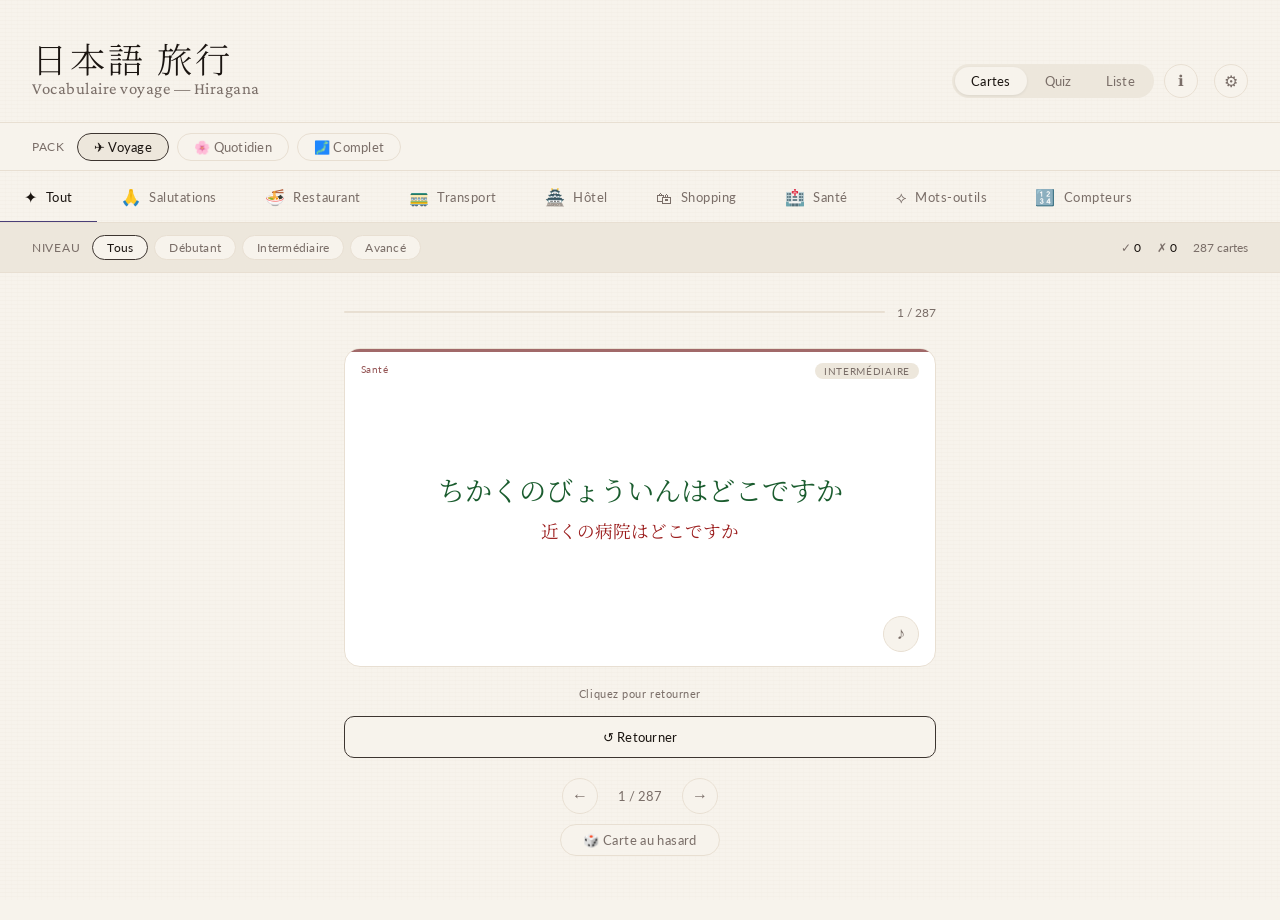
==== flashcards_2028.html @ c48c614a "Add files via upload" ====
<!DOCTYPE html>
<html lang="fr">
<head>
<meta charset="UTF-8">
<meta name="viewport" content="width=device-width, initial-scale=1.0">
<title>日本語 — Cartes Voyage</title>
<link rel="preconnect" href="https://fonts.googleapis.com">
<link href="https://fonts.googleapis.com/css2?family=Noto+Serif+JP:wght@300;400;600&family=Shippori+Mincho:wght@400;600&family=Crimson+Pro:ital,wght@1,300;1,400&family=Lato:wght@300;400&family=M+PLUS+Rounded+1c:wght@300;400&display=swap" rel="stylesheet">
<style>
:root {
  --ink: #1a1410;
  --ink-soft: #3d3530;
  --ink-faint: #7a6e68;
  --washi: #f7f3ec;
  --washi-dark: #ede7dc;
  --washi-mid: #e8dfd2;
  --red: #b5342a;
  --red-soft: #d9534f22;
  --gold: #c49a3c;
  --gold-soft: #c49a3c18;
  --teal: #2a7a6e;
  --teal-soft: #2a7a6e15;
  --navy: #1e3a5f;
  --navy-soft: #1e3a5f15;

  --theme-restaurant: #b5342a;
  --theme-transport: #1e3a5f;
  --theme-hotel: #2a7a6e;
  --theme-shopping: #7a4f1e;

  --font-jp: 'Noto Serif JP', serif;
  --font-jp-alt: 'M PLUS Rounded 1c', sans-serif;
  --font-title: 'Shippori Mincho', serif;
  --font-display: 'Crimson Pro', serif;
  --font-body: 'Lato', sans-serif;

  /* couleurs par type de contenu */
  --col-kanji:  #9b1c1c;
  --col-kana:   #1a5c2e;
  --col-romaji: #1a3a6e;
  --col-fr:     #1a1410;

  /* réglages utilisateur */
  --txt-scale: 1;        /* multiplicateur taille texte */
}

*, *::before, *::after { box-sizing: border-box; margin: 0; padding: 0; }

body {
  background: var(--washi);
  color: var(--ink);
  font-family: var(--font-body);
  min-height: 100vh;
  overflow-x: hidden;
}

/* Texture washi subtile */
body::before {
  content: '';
  position: fixed;
  inset: 0;
  background-image:
    repeating-linear-gradient(0deg, transparent, transparent 3px, rgba(180,160,130,.03) 3px, rgba(180,160,130,.03) 4px),
    repeating-linear-gradient(90deg, transparent, transparent 5px, rgba(180,160,130,.02) 5px, rgba(180,160,130,.02) 6px);
  pointer-events: none;
  z-index: 0;
}

/* ── HEADER ── */
header {
  position: relative;
  z-index: 1;
  padding: 2.5rem 2rem 1.5rem;
  border-bottom: 1px solid var(--washi-mid);
  display: flex;
  align-items: flex-end;
  justify-content: space-between;
  flex-wrap: wrap;
  gap: 1rem;
}

.header-left {}

.title-jp {
  font-family: var(--font-jp);
  font-weight: 300;
  font-size: 2.2rem;
  color: var(--ink);
  letter-spacing: .08em;
  line-height: 1;
}

.title-sub {
  font-family: var(--font-display);
  font-size: 1.05rem;
  color: var(--ink-faint);
  margin-top: 4px;
  font-weight: 400;
  letter-spacing: .03em;
}

.header-right {
  display: flex;
  align-items: center;
  gap: 10px;
}

.mode-toggle {
  display: flex;
  background: var(--washi-dark);
  border-radius: 24px;
  padding: 3px;
  gap: 2px;
}

.mode-btn {
  padding: 6px 16px;
  border: none;
  background: transparent;
  border-radius: 20px;
  font-family: var(--font-body);
  font-size: 13px;
  color: var(--ink-faint);
  cursor: pointer;
  transition: all .2s;
  letter-spacing: .02em;
}

.mode-btn.active {
  background: var(--washi);
  color: var(--ink);
  box-shadow: 0 1px 3px rgba(0,0,0,.08);
}

/* ── THEME TABS ── */
.theme-nav {
  position: relative;
  z-index: 1;
  display: flex;
  gap: 0;
  border-bottom: 1px solid var(--washi-mid);
  overflow-x: auto;
  scrollbar-width: none;
}

.theme-nav::-webkit-scrollbar { display: none; }

.theme-tab {
  flex-shrink: 0;
  padding: 1rem 1.5rem .9rem;
  border: none;
  background: transparent;
  font-family: var(--font-body);
  font-size: 13px;
  letter-spacing: .04em;
  color: var(--ink-faint);
  cursor: pointer;
  position: relative;
  transition: color .2s;
  display: flex;
  align-items: center;
  gap: 8px;
}

.theme-tab::after {
  content: '';
  position: absolute;
  bottom: -1px;
  left: 0; right: 0;
  height: 2px;
  background: var(--theme-color, var(--ink));
  transform: scaleX(0);
  transition: transform .2s;
}

.theme-tab.active { color: var(--ink); }
.theme-tab.active::after { transform: scaleX(1); }

.theme-icon { font-size: 16px; }

/* ── PACK STRIP ── */
.pack-strip {
  position: relative;
  z-index: 1;
  display: flex;
  align-items: center;
  gap: 12px;
  padding: .6rem 2rem;
  background: var(--washi);
  border-bottom: 1px solid var(--washi-mid);
}

#pack-selector { display: flex; gap: 8px; }

.pack-btn {
  padding: 5px 16px;
  border: 1px solid var(--washi-mid);
  border-radius: 20px;
  background: var(--washi);
  font-size: 13px;
  color: var(--ink-faint);
  cursor: pointer;
  transition: all .2s;
  font-family: var(--font-body);
  letter-spacing: .02em;
}

.pack-btn.active {
  border-color: var(--ink-soft);
  color: var(--ink);
  background: var(--washi-dark);
  font-weight: 400;
}

/* ── LEVEL STRIP ── */
.level-strip {
  position: relative;
  z-index: 1;
  display: flex;
  align-items: center;
  gap: 12px;
  padding: .75rem 2rem;
  background: var(--washi-dark);
  border-bottom: 1px solid var(--washi-mid);
  flex-wrap: wrap;
}

.level-label {
  font-size: 12px;
  color: var(--ink-faint);
  letter-spacing: .06em;
  text-transform: uppercase;
}

.level-btns { display: flex; gap: 6px; }

.level-btn {
  padding: 4px 14px;
  border: 1px solid var(--washi-mid);
  border-radius: 20px;
  background: var(--washi);
  font-size: 12px;
  color: var(--ink-faint);
  cursor: pointer;
  transition: all .2s;
  font-family: var(--font-body);
  letter-spacing: .02em;
}

.level-btn.active {
  border-color: var(--ink-soft);
  color: var(--ink);
  background: var(--washi);
  font-weight: 400;
}

.stats-strip {
  margin-left: auto;
  display: flex;
  gap: 16px;
  align-items: center;
}

.stat { font-size: 12px; color: var(--ink-faint); }
.stat strong { color: var(--ink); font-weight: 400; }

/* ── BARRE DE RECHERCHE ── */
.search-strip {
  position: relative;
  z-index: 1;
  display: none;
  align-items: center;
  gap: 10px;
  padding: .6rem 2rem;
  background: var(--washi);
  border-bottom: 1px solid var(--washi-mid);
}
.search-strip.visible { display: flex; }
.search-input {
  flex: 1;
  border: 1px solid var(--washi-mid);
  border-radius: 20px;
  padding: 5px 16px;
  font-family: var(--font-body);
  font-size: 13px;
  color: var(--ink);
  background: var(--washi-dark);
  outline: none;
  transition: border-color .2s;
  letter-spacing: .02em;
}
.search-input:focus { border-color: var(--ink-soft); background: var(--washi); }
.search-input::placeholder { color: var(--ink-faint); }
.search-clear {
  background: none;
  border: none;
  cursor: pointer;
  font-size: 16px;
  color: var(--ink-faint);
  padding: 0 4px;
  line-height: 1;
  display: none;
}
.search-clear.visible { display: block; }
.search-clear:hover { color: var(--ink); }
.search-count {
  font-size: 12px;
  color: var(--ink-faint);
  white-space: nowrap;
  min-width: 60px;
  text-align: right;
}
.search-highlight {
  background: #f5e6a0;
  border-radius: 2px;
  padding: 0 1px;
}

/* ── MAIN ── */
main {
  position: relative;
  z-index: 1;
  max-width: 640px;
  margin: 0 auto;
  padding: 2rem 1.5rem 4rem;
}

/* ── PROGRESS ── */
.progress-wrap {
  display: flex;
  align-items: center;
  gap: 12px;
  margin-bottom: 1.75rem;
}

.progress-track {
  flex: 1;
  height: 2px;
  background: var(--washi-mid);
  border-radius: 2px;
  overflow: hidden;
}

.progress-bar {
  height: 100%;
  background: var(--ink-soft);
  border-radius: 2px;
  transition: width .4s ease;
}

.progress-text {
  font-size: 12px;
  color: var(--ink-faint);
  white-space: nowrap;
  font-variant-numeric: tabular-nums;
}

/* ── CARD ── */
.card-area {
  perspective: 1000px;
  margin-bottom: 1.25rem;
}

.card-inner {
  position: relative;
  width: 100%;
  padding-top: 54%;
  transform-style: preserve-3d;
  transition: transform .55s cubic-bezier(.4,0,.2,1);
  cursor: pointer;
}

.card-inner.flipped { transform: rotateY(180deg); }

.card-face {
  position: absolute;
  inset: 0;
  backface-visibility: hidden;
  -webkit-backface-visibility: hidden;
  border-radius: 16px;
  border: 1px solid var(--washi-mid);
  background: #fff;
  display: flex;
  flex-direction: column;
  align-items: center;
  justify-content: center;
  padding: 2rem;
  gap: 10px;
  overflow: hidden;
}

.card-face::before {
  content: '';
  position: absolute;
  top: 0; left: 0; right: 0;
  height: 3px;
  background: var(--theme-color, var(--ink));
  opacity: .7;
}

.card-face.back {
  transform: rotateY(180deg);
  background: var(--washi);
}

.card-kana {
  font-family: var(--font-jp);
  font-weight: 400;
  font-size: clamp(1.1rem, 5vw, 4.5rem); /* taille de base — affinée en JS selon longueur */
  color: var(--col-kana);
  line-height: 1.25;
  text-align: center;
  word-break: keep-all;
  overflow-wrap: anywhere;
}

.card-kanji {
  font-family: var(--font-jp);
  font-size: clamp(1.1rem, 3vw, 1.5rem);
  color: var(--col-kanji);
  font-weight: 400;
  text-align: center;
  margin-top: 2px;
}

.card-level-badge {
  position: absolute;
  top: 14px;
  right: 16px;
  font-size: 10px;
  letter-spacing: .07em;
  text-transform: uppercase;
  color: var(--ink-faint);
  background: var(--washi-dark);
  padding: 2px 9px;
  border-radius: 10px;
}

.card-theme-badge {
  position: absolute;
  top: 14px;
  left: 16px;
  font-size: 10px;
  letter-spacing: .04em;
  color: var(--theme-color, var(--ink));
  opacity: .8;
}

.card-romaji {
  font-family: var(--font-display);
  font-style: italic;
  font-weight: 300;
  font-size: clamp(1.4rem, 4vw, 2rem);
  color: var(--col-romaji);
  line-height: 1.25;
  text-align: center;
  max-width: 90%;
  word-break: break-word;
  scale: var(--txt-scale);
  transform-origin: center top;
}

.card-fr {
  font-size: clamp(.95rem, 2.8vw, 1.15rem);
  color: var(--col-fr);
  font-weight: 400;
  text-align: center;
  line-height: 1.45;
  max-width: 88%;
  scale: var(--txt-scale);
  transform-origin: center top;
}

.card-kana-small {
  font-family: var(--font-jp);
  font-size: 1.4rem;
  color: var(--col-kana);
  margin-top: 2px;
  text-align: center;
  scale: var(--txt-scale);
  transform-origin: center top;
}

.card-kanji {
  font-family: var(--font-jp);
  font-size: 1.1rem;
  color: var(--col-kanji);
  font-weight: 400;
  text-align: center;
  margin-top: 1px;
  scale: var(--txt-scale);
  transform-origin: center top;
}

/* ── MODALE RÉGLAGES ── */
.settings-overlay {
  display: none;
  position: fixed;
  inset: 0;
  background: rgba(26,20,16,.35);
  z-index: 100;
  align-items: center;
  justify-content: center;
}
.settings-overlay.open { display: flex; }

.settings-modal {
  background: var(--washi);
  border: 1px solid var(--washi-mid);
  border-radius: var(--border-radius-lg, 14px);
  padding: 2rem 2rem 1.5rem;
  width: min(420px, 92vw);
  box-shadow: 0 8px 32px rgba(0,0,0,.12);
  position: relative;
}

.settings-modal h3 {
  font-family: var(--font-title);
  font-size: 16px;
  font-weight: 500;
  color: var(--ink);
  margin-bottom: 1.75rem;
  letter-spacing: .04em;
}

.settings-close {
  position: absolute;
  top: 14px; right: 16px;
  background: none;
  border: none;
  font-size: 20px;
  color: var(--ink-faint);
  cursor: pointer;
  line-height: 1;
  padding: 4px;
}
.settings-close:hover { color: var(--ink); }

.settings-row {
  margin-bottom: 1.5rem;
}

.settings-label {
  font-size: 12px;
  letter-spacing: .06em;
  text-transform: uppercase;
  color: var(--ink-faint);
  display: block;
  margin-bottom: .75rem;
}

/* Slider taille */
.settings-slider-wrap {
  display: flex;
  align-items: center;
  gap: 12px;
}
.settings-slider-wrap input[type=range] {
  flex: 1;
}
.settings-slider-val {
  font-size: 13px;
  color: var(--ink-soft);
  min-width: 32px;
  text-align: right;
  font-variant-numeric: tabular-nums;
}

/* Toggle police JP */
.font-toggle {
  display: flex;
  gap: 10px;
}
.font-opt {
  flex: 1;
  padding: 12px 8px;
  border: 1px solid var(--washi-mid);
  border-radius: 10px;
  background: var(--washi);
  cursor: pointer;
  text-align: center;
  transition: all .18s;
}
.font-opt span {
  font-size: 1.3rem;
  display: block;
  margin-bottom: 4px;
  line-height: 1.2;
}
.font-opt small {
  font-size: 10px;
  color: var(--ink-faint);
  letter-spacing: .04em;
  text-transform: uppercase;
}
.font-opt.active {
  border-color: var(--ink-soft);
  background: var(--washi-dark);
}
.font-opt.active small { color: var(--ink); }

/* Bouton ⚙ dans le header */
.btn-settings {
  width: 34px; height: 34px;
  border-radius: 50%;
  border: 1px solid var(--washi-mid);
  background: var(--washi);
  font-size: 16px;
  cursor: pointer;
  display: flex;
  align-items: center;
  justify-content: center;
  color: var(--ink-faint);
  transition: all .18s;
  margin-left: 6px;
}
.btn-settings:hover { border-color: var(--ink-soft); color: var(--ink); }

.tap-hint {
  text-align: center;
  font-size: 11px;
  color: var(--ink-faint);
  letter-spacing: .05em;
  margin-bottom: 1rem;
}

/* ── CONTROLS ── */
.card-controls {
  display: flex;
  gap: 10px;
  margin-bottom: 1.25rem;
}

.ctrl-btn {
  flex: 1;
  padding: 12px;
  border-radius: 10px;
  border: 1px solid var(--washi-mid);
  background: var(--washi);
  font-family: var(--font-body);
  font-size: 13px;
  cursor: pointer;
  transition: all .18s;
  color: var(--ink-faint);
  letter-spacing: .02em;
}

.ctrl-btn:hover { background: var(--washi-dark); color: var(--ink); }

.ctrl-btn.bad {
  border-color: #e0c4c4;
  color: var(--red);
}

.ctrl-btn.bad:hover { background: var(--red-soft); }

.ctrl-btn.good {
  border-color: #b8d4c4;
  color: var(--teal);
}

.ctrl-btn.good:hover { background: var(--teal-soft); }

.ctrl-btn.flip-btn {
  border-color: var(--ink-soft);
  color: var(--ink);
  background: var(--washi);
}

/* ── QUIZ MODE ── */
.quiz-options {
  display: grid;
  grid-template-columns: 1fr 1fr;
  gap: 10px;
  margin-bottom: 1.25rem;
}

.quiz-opt {
  padding: 14px 12px;
  border-radius: 10px;
  border: 1px solid var(--washi-mid);
  background: var(--washi);
  font-family: var(--font-body);
  font-size: 14px;
  cursor: pointer;
  transition: all .18s;
  color: var(--ink);
  text-align: center;
  line-height: 1.3;
}

.quiz-opt:hover:not(:disabled) { background: var(--washi-dark); border-color: var(--ink-soft); }

.quiz-opt.correct {
  background: #eef6f0;
  border-color: #7fba9a;
  color: #1e5e36;
}

.quiz-opt.wrong {
  background: #fdf0f0;
  border-color: #e0a0a0;
  color: #8b2020;
}

.quiz-opt:disabled { cursor: default; }

/* ── DONE SCREEN ── */
.done-screen {
  text-align: center;
  padding: 3rem 1rem;
  display: none;
}

.done-screen.visible { display: block; }

.done-jp {
  font-family: var(--font-jp);
  font-size: 2rem;
  font-weight: 300;
  color: var(--ink-faint);
  margin-bottom: 1rem;
}

.done-score {
  font-family: var(--font-display);
  font-size: 5rem;
  color: var(--ink);
  line-height: 1;
  margin-bottom: .25rem;
}

.done-label {
  font-size: .9rem;
  color: var(--ink-faint);
  letter-spacing: .05em;
  margin-bottom: 2rem;
}

.done-msg {
  font-size: 1rem;
  color: var(--ink-soft);
  margin-bottom: 2rem;
  line-height: 1.6;
}

.restart-btn {
  padding: 12px 32px;
  border: 1px solid var(--ink-soft);
  border-radius: 24px;
  background: transparent;
  font-family: var(--font-body);
  font-size: 14px;
  color: var(--ink);
  cursor: pointer;
  letter-spacing: .04em;
  transition: all .2s;
}

.restart-btn:hover { background: var(--ink); color: var(--washi); }

/* ── WORD LIST (mode révision) ── */
.word-list {
  display: block;
}

.wl-group { margin-bottom: 2.5rem; }

.wl-group-title {
  font-size: 11px;
  letter-spacing: .1em;
  text-transform: uppercase;
  color: var(--ink-faint);
  margin-bottom: .5rem;
  display: flex;
  align-items: center;
  gap: 8px;
}

.wl-group-title::after {
  content: '';
  flex: 1;
  height: 1px;
  background: var(--washi-mid);
}

/* Grille : kana+kanji | romaji+fr | badge | audio | exemples */
.wl-item {
  display: grid;
  grid-template-columns: minmax(0,2fr) minmax(0,3fr) 5rem 2rem 2rem;
  align-items: center;
  gap: 0 10px;
  padding: 10px 14px;
  border-bottom: 1px solid var(--washi-mid);
  transition: background .15s;
  cursor: default;
}

/* Bouton exemples 💬 */
.btn-exemples {
  width: 32px; height: 32px;
  border-radius: 50%;
  border: 1px solid var(--washi-mid);
  background: var(--washi);
  cursor: pointer;
  display: flex; align-items: center; justify-content: center;
  font-size: 14px;
  color: var(--ink-faint);
  transition: all .18s;
  flex-shrink: 0;
  padding: 0;
  line-height: 1;
}
.btn-exemples:hover { border-color: var(--gold); color: var(--gold); background: var(--gold-soft); }
.btn-exemples.loading { border-color: var(--gold); color: var(--gold); animation: spin .8s linear infinite; }
@keyframes spin { to { transform: rotate(360deg); } }

/* ── MODALE EXEMPLES ── */
.exemples-overlay {
  display: none;
  position: fixed;
  inset: 0;
  background: rgba(26,20,16,.45);
  z-index: 200;
  align-items: center;
  justify-content: center;
  padding: 1rem;
}
.exemples-overlay.open { display: flex; }

.exemples-modal {
  background: var(--washi);
  border: 1px solid var(--washi-mid);
  border-radius: 16px;
  width: min(560px, 96vw);
  max-height: 85vh;
  overflow-y: auto;
  box-shadow: 0 12px 40px rgba(0,0,0,.18);
  position: relative;
}

.exemples-header {
  padding: 1.5rem 1.5rem 1rem;
  border-bottom: 1px solid var(--washi-mid);
  position: sticky;
  top: 0;
  background: var(--washi);
  z-index: 1;
  display: flex;
  align-items: flex-start;
  justify-content: space-between;
  gap: 1rem;
}

.exemples-header-word {
  display: flex;
  flex-direction: column;
  gap: 3px;
}

.exemples-kana-big {
  font-family: var(--font-jp);
  font-size: 1.6rem;
  color: var(--col-kana);
  line-height: 1.2;
}

.exemples-romaji-big {
  font-family: var(--font-display);
  font-style: italic;
  font-size: 1.05rem;
  color: var(--col-romaji);
}

.exemples-fr-big {
  font-size: .88rem;
  color: var(--ink-faint);
  margin-top: 1px;
}

.exemples-close {
  background: none;
  border: none;
  font-size: 20px;
  color: var(--ink-faint);
  cursor: pointer;
  padding: 4px;
  flex-shrink: 0;
  line-height: 1;
}
.exemples-close:hover { color: var(--ink); }

.exemples-body {
  padding: 1.25rem 1.5rem 1.5rem;
}

/* Loader pendant génération */
.exemples-loading {
  display: flex;
  align-items: center;
  gap: 10px;
  color: var(--ink-faint);
  font-size: .9rem;
  padding: .5rem 0;
}
.loader-dots span {
  display: inline-block;
  width: 6px; height: 6px;
  border-radius: 50%;
  background: var(--gold);
  margin: 0 2px;
  animation: bounce .9s ease-in-out infinite;
}
.loader-dots span:nth-child(2) { animation-delay: .15s; }
.loader-dots span:nth-child(3) { animation-delay: .3s; }
@keyframes bounce { 0%,80%,100%{transform:translateY(0)} 40%{transform:translateY(-6px)} }

/* Bloc d'une phrase exemple */
.ex-item {
  margin-bottom: 1.5rem;
  padding-bottom: 1.5rem;
  border-bottom: 1px solid var(--washi-mid);
}
.ex-item:last-child { margin-bottom: 0; padding-bottom: 0; border-bottom: none; }

.ex-jp {
  font-family: var(--font-jp);
  font-size: 1.15rem;
  color: var(--col-kana);
  line-height: 1.5;
  margin-bottom: 4px;
}

.ex-romaji {
  font-family: var(--font-display);
  font-style: italic;
  font-size: .95rem;
  color: var(--col-romaji);
  margin-bottom: 4px;
  line-height: 1.4;
}

.ex-fr {
  font-size: .88rem;
  color: var(--col-fr);
  line-height: 1.45;
}

.ex-note {
  font-size: .78rem;
  color: var(--ink-faint);
  margin-top: 5px;
  font-style: italic;
  line-height: 1.4;
}

.exemples-section-title {
  font-size: 10px;
  letter-spacing: .1em;
  text-transform: uppercase;
  color: var(--ink-faint);
  margin-bottom: .8rem;
  display: flex;
  align-items: center;
  gap: 8px;
}
.exemples-section-title::after {
  content: '';
  flex: 1;
  height: 1px;
  background: var(--washi-mid);
}

.exemples-error {
  color: var(--red);
  font-size: .88rem;
  padding: .5rem 0;
}

/* bouton relancer */
.btn-refresh-ex {
  margin-top: 1rem;
  padding: 8px 20px;
  border: 1px solid var(--washi-mid);
  border-radius: 20px;
  background: var(--washi);
  font-size: 12px;
  color: var(--ink-faint);
  cursor: pointer;
  letter-spacing: .04em;
  transition: all .18s;
}
.btn-refresh-ex:hover { border-color: var(--gold); color: var(--gold); }

.wl-item:first-of-type { border-top: 1px solid var(--washi-mid); }
.wl-item:hover { background: var(--washi-dark); }

/* Colonne 1 : kana + kanji empilés */
.wl-col-jp {
  display: flex;
  flex-direction: column;
  gap: 1px;
  min-width: 0;
}

.wl-kana {
  font-family: var(--font-jp);
  font-size: 1rem;
  color: var(--col-kana);
  white-space: normal;
  line-height: 1.4;
  word-break: keep-all;
  overflow-wrap: anywhere;
}

.wl-kanji {
  font-family: var(--font-jp);
  font-size: .82rem;
  color: var(--col-kanji);
  white-space: normal;
  line-height: 1.3;
  word-break: keep-all;
  overflow-wrap: anywhere;
}

/* Colonne 2 : romaji + français empilés */
.wl-col-fr {
  display: flex;
  flex-direction: column;
  gap: 2px;
  min-width: 0;
}

.wl-romaji {
  font-family: var(--font-display);
  font-style: italic;
  font-weight: 300;
  font-size: .95rem;
  color: var(--col-romaji);
  line-height: 1.3;
  overflow-wrap: anywhere;
}

.wl-fr {
  font-size: .82rem;
  color: var(--col-fr);
  line-height: 1.35;
  overflow-wrap: anywhere;
}

/* Colonne 3 : badge niveau */
.wl-lvl {
  font-size: 10px;
  padding: 2px 7px;
  border-radius: 10px;
  background: var(--washi-mid);
  color: var(--ink-faint);
  white-space: nowrap;
  letter-spacing: .03em;
  text-align: center;
  justify-self: start;
}

/* ── BOUTON DÉ ── */
.btn-dice {
  display: flex;
  align-items: center;
  justify-content: center;
  gap: 7px;
  margin: .6rem auto 0;
  padding: 7px 22px;
  border: 1px solid var(--washi-mid);
  border-radius: 20px;
  background: var(--washi);
  font-family: var(--font-body);
  font-size: 13px;
  color: var(--ink-faint);
  cursor: pointer;
  letter-spacing: .03em;
  transition: all .18s;
}
.btn-dice:hover { border-color: var(--gold); color: var(--gold); }
.btn-dice.rolling { animation: dice-spin .35s ease-out; }
@keyframes dice-spin {
  0%   { transform: rotate(0deg) scale(1); }
  40%  { transform: rotate(20deg) scale(1.1); }
  100% { transform: rotate(0deg) scale(1); }
}

/* ── NAV ARROWS ── */
.nav-row {
  display: flex;
  align-items: center;
  justify-content: center;
  gap: 12px;
  margin-top: .5rem;
}

.nav-btn {
  width: 36px; height: 36px;
  border-radius: 50%;
  border: 1px solid var(--washi-mid);
  background: var(--washi);
  font-size: 16px;
  cursor: pointer;
  display: flex;
  align-items: center;
  justify-content: center;
  color: var(--ink-faint);
  transition: all .18s;
}

.nav-btn:hover { border-color: var(--ink-soft); color: var(--ink); }

.nav-count {
  font-size: 13px;
  color: var(--ink-faint);
  min-width: 60px;
  text-align: center;
  font-variant-numeric: tabular-nums;
}

/* séparateur vertical */
.sep { width: 1px; height: 14px; background: var(--washi-mid); }

/* ── BOUTON AUDIO ── */
.btn-audio {
  width: 32px; height: 32px;
  border-radius: 50%;
  border: 1px solid var(--washi-mid);
  background: var(--washi);
  cursor: pointer;
  display: flex; align-items: center; justify-content: center;
  font-size: 15px;
  color: var(--ink-faint);
  transition: all .18s;
  flex-shrink: 0;
  padding: 0;
  line-height: 1;
}
.btn-audio:hover { border-color: var(--ink-soft); color: var(--ink); background: var(--washi-dark); }
.btn-audio.playing { border-color: var(--teal); color: var(--teal); }
.card-audio-btn {
  position: absolute;
  bottom: 14px; right: 16px;
  width: 36px; height: 36px;
  border-radius: 50%;
  border: 1px solid var(--washi-mid);
  background: var(--washi);
  cursor: pointer;
  display: flex; align-items: center; justify-content: center;
  font-size: 17px;
  color: var(--ink-faint);
  transition: all .18s;
  padding: 0;
}
.card-audio-btn:hover { border-color: var(--teal); color: var(--teal); }

/* ── BOUTON INFO ── */
.btn-info {
  width: 34px; height: 34px;
  border-radius: 50%;
  border: 1px solid var(--washi-mid);
  background: var(--washi);
  cursor: pointer;
  display: flex; align-items: center; justify-content: center;
  font-size: 15px;
  color: var(--ink-faint);
  transition: all .18s;
  padding: 0;
}
.btn-info:hover { border-color: var(--gold); color: var(--gold); }

/* ── MODALE INFO ── */
.info-overlay {
  display: none;
  position: fixed;
  inset: 0;
  background: rgba(26,20,16,.4);
  z-index: 200;
  align-items: center;
  justify-content: center;
}
.info-overlay.open { display: flex; }

.info-modal {
  background: var(--washi);
  border: 1px solid var(--washi-mid);
  border-radius: 14px;
  padding: 2rem 2rem 1.75rem;
  width: min(500px, 94vw);
  max-height: 88vh;
  overflow-y: auto;
  box-shadow: 0 10px 40px rgba(0,0,0,.14);
  position: relative;
}
.info-modal-header {
  display: flex;
  align-items: baseline;
  gap: 12px;
  margin-bottom: 1.5rem;
  padding-bottom: 1rem;
  border-bottom: 1px solid var(--washi-mid);
}
.info-modal-title-jp {
  font-family: var(--font-jp);
  font-size: 1.4rem;
  font-weight: 300;
  color: var(--ink);
  letter-spacing: .06em;
}
.info-modal-title-fr {
  font-family: var(--font-display);
  font-style: italic;
  font-size: 1rem;
  color: var(--ink-faint);
}
.info-close {
  position: absolute;
  top: 14px; right: 16px;
  background: none;
  border: none;
  font-size: 20px;
  color: var(--ink-faint);
  cursor: pointer;
  padding: 4px;
}
.info-close:hover { color: var(--ink); }
.info-section { margin-bottom: 1.4rem; }
.info-section-title {
  font-size: 10px;
  letter-spacing: .1em;
  text-transform: uppercase;
  color: var(--ink-faint);
  margin-bottom: .6rem;
  display: flex;
  align-items: center;
  gap: 8px;
}
.info-section-title::after {
  content: '';
  flex: 1;
  height: 1px;
  background: var(--washi-mid);
}
.info-p {
  font-size: .9rem;
  color: var(--ink-soft);
  line-height: 1.65;
}
.info-badges {
  display: flex;
  flex-wrap: wrap;
  gap: 8px;
  margin-top: .6rem;
}
.info-badge {
  display: inline-flex;
  align-items: center;
  gap: 5px;
  padding: 4px 12px;
  border-radius: 20px;
  font-size: .8rem;
  border: 1px solid var(--washi-mid);
  color: var(--ink-soft);
  background: white;
}
.info-color-dot {
  width: 8px; height: 8px;
  border-radius: 50%;
  display: inline-block;
}
.info-shortcut-grid {
  display: grid;
  grid-template-columns: 1fr 1fr;
  gap: 6px 16px;
  margin-top: .4rem;
}
.info-shortcut {
  font-size: .82rem;
  color: var(--ink-soft);
  display: flex;
  gap: 6px;
  align-items: center;
}
.info-shortcut kbd {
  display: inline-block;
  background: var(--washi-dark);
  border: 1px solid var(--washi-mid);
  border-radius: 4px;
  padding: 1px 7px;
  font-size: .75rem;
  font-family: monospace;
  color: var(--ink);
  white-space: nowrap;
}
.info-footer {
  margin-top: 1.5rem;
  padding-top: 1rem;
  border-top: 1px solid var(--washi-mid);
  text-align: center;
  font-family: var(--font-display);
  font-style: italic;
  font-size: .85rem;
  color: var(--ink-faint);
}

/* Grille des packs dans la modale info */
.info-pack-grid {
  display: grid;
  grid-template-columns: 1fr 1fr;
  gap: 10px;
  margin-top: .4rem;
}
.info-pack-card {
  border: 1px solid var(--washi-mid);
  border-radius: 10px;
  padding: .9rem 1rem;
  background: white;
}
.info-pack-title {
  font-size: .88rem;
  font-weight: 600;
  color: var(--ink);
  margin-bottom: 3px;
  letter-spacing: .02em;
}
.info-pack-count {
  font-size: .75rem;
  color: var(--gold);
  margin-bottom: 6px;
  font-variant-numeric: tabular-nums;
}
.info-pack-themes {
  font-size: .75rem;
  color: var(--ink-faint);
  line-height: 1.65;
}
.info-modal code {
  font-size: .78rem;
  background: var(--washi-dark);
  border: 1px solid var(--washi-mid);
  border-radius: 4px;
  padding: 1px 5px;
  font-family: 'Courier New', monospace;
  color: var(--ink-soft);
}
@media (max-width: 480px) {
  .info-pack-grid { grid-template-columns: 1fr; }
}

@media (max-width: 480px) {
  header { padding: 1.5rem 1rem 1rem; }
  .title-jp { font-size: 1.7rem; }
  main { padding: 1.5rem 1rem 3rem; }
  .quiz-options { grid-template-columns: 1fr; }
  .wl-item { grid-template-columns: minmax(0,1fr) minmax(0,1.5fr) auto auto; }
  .wl-lvl { display: none; }
}
</style>
</head>
<body>

<header>
  <div class="header-left">
    <div class="title-jp">日本語 旅行</div>
    <div class="title-sub">Vocabulaire voyage — Hiragana</div>
  </div>
  <div class="header-right">
    <div class="mode-toggle">
      <button class="mode-btn active" id="btn-mode-flash" onclick="setMode('flash')">Cartes</button>
      <button class="mode-btn" id="btn-mode-quiz" onclick="setMode('quiz')">Quiz</button>
      <button class="mode-btn" id="btn-mode-list" onclick="setMode('list')">Liste</button>
    </div>
    <button class="btn-info" onclick="openInfo()" title="À propos de cette application">ℹ</button>
    <button class="btn-settings" onclick="openSettings()" title="Réglages">⚙</button>
  </div>
</header>

<!-- MODALE RÉGLAGES -->
<div class="settings-overlay" id="settings-overlay" onclick="overlayClick(event)">
  <div class="settings-modal">
    <button class="settings-close" onclick="closeSettings()">✕</button>
    <h3>Réglages d'affichage</h3>

    <div class="settings-row">
      <span class="settings-label">Taille des traductions</span>
      <div class="settings-slider-wrap">
        <span style="font-size:12px;color:var(--ink-faint)">A</span>
        <input type="range" id="txt-scale-slider" min="70" max="140" step="5" value="100"
               oninput="applyTxtScale(this.value)">
        <span style="font-size:17px;color:var(--ink-faint)">A</span>
        <span class="settings-slider-val" id="txt-scale-val">100%</span>
      </div>
    </div>

    <div class="settings-row">
      <span class="settings-label">Police japonaise</span>
      <div class="font-toggle">
        <button class="font-opt active" id="font-opt-serif" onclick="setJPFont('serif')">
          <span style="font-family:'Noto Serif JP',serif">あさごはん</span>
          <small>Serif</small>
        </button>
        <button class="font-opt" id="font-opt-round" onclick="setJPFont('round')">
          <span style="font-family:'M PLUS Rounded 1c',sans-serif">あさごはん</span>
          <small>Arrondie</small>
        </button>
      </div>
    </div>
  </div>
</div>

<!-- MODALE INFO -->
<div class="info-overlay" id="info-overlay" onclick="infoOverlayClick(event)">
  <div class="info-modal">
    <button class="info-close" onclick="closeInfo()">✕</button>
    <div class="info-modal-header">
      <div class="info-modal-title-jp">日本語 旅行</div>
      <div class="info-modal-title-fr">Vocabulaire Voyage 2028</div>
    </div>

    <!-- PRÉSENTATION -->
    <div class="info-section">
      <div class="info-section-title">Présentation</div>
      <p class="info-p">
        Application de mémorisation du vocabulaire japonais, conçue pour préparer le voyage au Japon 2028.
        Elle est organisée en <strong>deux packs</strong> thématiques, couvre <strong>17 thèmes</strong>,
        trois niveaux de difficulté et propose trois modes d'apprentissage complémentaires.<br><br>
        Toutes les cartes affichent les <strong>hiragana / katakana</strong>, les <strong>kanji</strong> associés quand ils existent,
        la transcription en <strong>rōmaji</strong>, et la traduction en <strong>français</strong>.
        Un bouton <strong>♪</strong> sur chaque carte prononce le mot en japonais (voix féminine).
      </p>
    </div>

    <!-- PACKS -->
    <div class="info-section">
      <div class="info-section-title">Les deux packs</div>
      <div class="info-pack-grid">
        <div class="info-pack-card">
          <div class="info-pack-title">✈ Pack Voyage</div>
          <div class="info-pack-count">~313 cartes</div>
          <div class="info-pack-themes">
            🙏 Salutations &nbsp;·&nbsp; 🍜 Restaurant &nbsp;·&nbsp; 🚃 Transport<br>
            🏯 Hôtel &nbsp;·&nbsp; 🛍 Shopping &nbsp;·&nbsp; 🏥 Santé<br>
            ⟡ Mots-outils &nbsp;·&nbsp; 🔢 Compteurs
          </div>
        </div>
        <div class="info-pack-card">
          <div class="info-pack-title">🌸 Pack Quotidien</div>
          <div class="info-pack-count">~171 cartes</div>
          <div class="info-pack-themes">
            🧍 Corps &nbsp;·&nbsp; 👨‍👩‍👧 Famille &nbsp;·&nbsp; 🌤 Météo<br>
            🎨 Couleurs &nbsp;·&nbsp; ✎ Adjectifs &nbsp;·&nbsp; ⚡ Verbes<br>
            🍱 Nourriture &nbsp;·&nbsp; 📍 Lieux &nbsp;·&nbsp; 💭 Émotions
          </div>
        </div>
      </div>
      <p class="info-p" style="margin-top:.7rem">
        Le sélecteur <strong>Pack</strong> en haut permet de basculer entre les deux packs.
        Les onglets de thèmes et le contenu se mettent à jour automatiquement.
      </p>
    </div>

    <!-- NIVEAUX -->
    <div class="info-section">
      <div class="info-section-title">Trois niveaux</div>
      <div class="info-badges">
        <span class="info-badge"><strong style="color:var(--ink)">1</strong>&nbsp; Débutant — <small style="color:var(--ink-faint)">mots isolés</small></span>
        <span class="info-badge"><strong style="color:var(--ink)">2</strong>&nbsp; Intermédiaire — <small style="color:var(--ink-faint)">phrases courtes</small></span>
        <span class="info-badge"><strong style="color:var(--ink)">3</strong>&nbsp; Avancé — <small style="color:var(--ink-faint)">expressions complexes</small></span>
      </div>
      <p class="info-p" style="margin-top:.7rem">
        Le filtre <strong>Niveau</strong> s'applique à tous les modes. En sélectionnant "Tous",
        les cartes sont mélangées toutes difficultés confondues.
      </p>
    </div>

    <!-- MODES -->
    <div class="info-section">
      <div class="info-section-title">Mode Cartes — Flashcards</div>
      <p class="info-p">
        Chaque carte affiche d'abord le japonais (kana + kanji). Cliquer ou appuyer la retourne avec une
        <strong>animation 3D</strong> pour révéler le rōmaji et la traduction française.
        La <strong>prononciation est automatique</strong> au retournement.<br><br>
        Après retournement, évaluer sa réponse :<br>
        &nbsp;&nbsp;<strong style="color:var(--teal)">✓ Je savais</strong> — incrémente le compteur de réussites<br>
        &nbsp;&nbsp;<strong style="color:var(--red)">✗ À revoir</strong> — incrémente le compteur d'erreurs<br><br>
        Les boutons <strong>←</strong> et <strong>→</strong> permettent de naviguer librement sans évaluer.
        À la fin du paquet, un <strong>écran de résultat</strong> affiche le score et un message en japonais
        (素晴らしい！/ がんばれ！/ ファイト！selon le score).
        Un bouton <strong>Recommencer</strong> relance un paquet mélangé à nouveau.
      </p>
    </div>

    <div class="info-section">
      <div class="info-section-title">Mode Quiz — QCM</div>
      <p class="info-p">
        La carte japonaise est affichée ; il faut choisir la bonne traduction parmi
        <strong>4 propositions</strong> (rōmaji + français). Les mauvaises réponses sont
        tirées en priorité dans le même thème pour plus de difficulté.<br><br>
        Réponse juste → fond <strong style="color:#1e5e36">vert</strong> · Réponse fausse → fond
        <strong style="color:#8b2020">rouge</strong> et la bonne réponse est révélée.
        La carte suivante s'affiche automatiquement après 0,9 s.
        Score et résultat final identiques au mode Cartes.
      </p>
    </div>

    <div class="info-section">
      <div class="info-section-title">Mode Liste — Révision rapide</div>
      <p class="info-p">
        Vue tabulaire de toutes les cartes du pack/thème/niveau sélectionné,
        regroupées par thème puis par niveau. Chaque ligne affiche :
        kana, kanji, rōmaji, traduction, badge de niveau,
        bouton <strong>♪</strong> (écouter) et bouton <strong>💬</strong> (phrases exemples).<br><br>
        Le bouton <strong>💬</strong> ouvre une modale avec 2 à 3 phrases d'exemple
        en contexte, chacune avec son rōmaji, sa traduction et un bouton audio.
        Les exemples proviennent des fichiers <em>examples_voyage.js</em> et <em>examples_quotidien.js</em>.
      </p>
    </div>

    <!-- CODES COULEURS -->
    <div class="info-section">
      <div class="info-section-title">Codes couleurs de l'écriture</div>
      <div class="info-badges">
        <span class="info-badge"><span class="info-color-dot" style="background:var(--col-kana)"></span>Hiragana / Katakana</span>
        <span class="info-badge"><span class="info-color-dot" style="background:var(--col-kanji)"></span>Kanji</span>
        <span class="info-badge"><span class="info-color-dot" style="background:var(--col-romaji)"></span>Rōmaji</span>
        <span class="info-badge"><span class="info-color-dot" style="background:var(--col-fr)"></span>Français</span>
      </div>
      <p class="info-p" style="margin-top:.7rem">
        Une barre de couleur en haut de chaque carte indique le thème actif.
      </p>
    </div>

    <!-- RACCOURCIS -->
    <div class="info-section">
      <div class="info-section-title">Raccourcis clavier — Mode Cartes</div>
      <div class="info-shortcut-grid">
        <span class="info-shortcut"><kbd>→</kbd> Carte suivante</span>
        <span class="info-shortcut"><kbd>←</kbd> Carte précédente</span>
        <span class="info-shortcut"><kbd>espace</kbd> Retourner la carte</span>
        <span class="info-shortcut"><kbd>v</kbd> Correct ✓</span>
        <span class="info-shortcut"><kbd>x</kbd> Incorrect ✗</span>
      </div>
    </div>

    <!-- RÉGLAGES -->
    <div class="info-section">
      <div class="info-section-title">Réglages ⚙</div>
      <p class="info-p">
        Le bouton <strong>⚙</strong> ouvre le panneau de réglages d'affichage :<br><br>
        &nbsp;&nbsp;• <strong>Taille des traductions</strong> — curseur de 70 % à 140 %<br>
        &nbsp;&nbsp;• <strong>Police japonaise</strong> — Serif (Noto Serif JP) ou Arrondie (M PLUS Rounded 1c)
      </p>
    </div>

    <!-- AUDIO -->
    <div class="info-section">
      <div class="info-section-title">Audio — Synthèse vocale</div>
      <p class="info-p">
        L'audio utilise la <strong>synthèse vocale du navigateur</strong> (Web Speech API).
        La voix japonaise féminine est sélectionnée en priorité :
        <em>Kyoko</em> sur macOS/iOS, <em>Hana</em> sur Windows, <em>Haruka</em> / <em>Mizuki</em> sur Android.
        La prononciation est automatiquement déclenchée au retournement d'une carte.<br><br>
        Le bouton <strong>♪</strong> permet de réécouter à tout moment, dans les trois modes.
      </p>
    </div>

    <!-- ARCHITECTURE -->
    <div class="info-section">
      <div class="info-section-title">Architecture des fichiers</div>
      <p class="info-p">
        L'application est composée de 5 fichiers statiques, déployables sur GitHub Pages sans serveur :<br><br>
        &nbsp;&nbsp;• <code>flashcards_2028.html</code> — interface, styles et logique principale<br>
        &nbsp;&nbsp;• <code>cards_voyage.js</code> — données du Pack Voyage (~313 cartes, 8 thèmes)<br>
        &nbsp;&nbsp;• <code>cards_quotidien.js</code> — données du Pack Quotidien (~171 cartes, 9 thèmes)<br>
        &nbsp;&nbsp;• <code>examples_voyage.js</code> — phrases exemples du Pack Voyage<br>
        &nbsp;&nbsp;• <code>examples_quotidien.js</code> — phrases exemples du Pack Quotidien
      </p>
    </div>

    <div class="info-footer">
      頑張って！(ganbatte !) — Bonne étude, bon voyage au Japon ！
    </div>
  </div>
</div>

<div class="pack-strip">
  <span class="level-label">Pack</span>
  <div id="pack-selector"></div>
</div>

<nav class="theme-nav" id="theme-nav"></nav>

<div class="level-strip">
  <span class="level-label">Niveau</span>
  <div class="level-btns">
    <button class="level-btn active" id="lvl-all" onclick="setLevel('all')">Tous</button>
    <button class="level-btn" id="lvl-1" onclick="setLevel('1')">Débutant</button>
    <button class="level-btn" id="lvl-2" onclick="setLevel('2')">Intermédiaire</button>
    <button class="level-btn" id="lvl-3" onclick="setLevel('3')">Avancé</button>
  </div>
  <div class="stats-strip">
    <span class="stat">✓ <strong id="stat-ok">0</strong></span>
    <span class="stat">✗ <strong id="stat-ko">0</strong></span>
    <span class="stat" id="stat-total"></span>
  </div>
</div>

<main>
  <!-- MODE CARTES -->
  <div id="flash-mode">
    <div class="progress-wrap">
      <div class="progress-track"><div class="progress-bar" id="prog-bar"></div></div>
      <span class="progress-text" id="prog-text">1 / —</span>
    </div>
    <div class="card-area" onclick="flipCard()" id="card-area">
      <div class="card-inner" id="card-inner">
        <div class="card-face front" id="card-front"></div>
        <div class="card-face back" id="card-back"></div>
      </div>
    </div>
    <p class="tap-hint" id="tap-hint">Cliquez pour retourner</p>
    <div class="card-controls" id="ctrl-flip" style="display:flex">
      <button class="ctrl-btn flip-btn" onclick="flipCard()">↺ Retourner</button>
    </div>
    <div class="card-controls" id="ctrl-answer" style="display:none">
      <button class="ctrl-btn bad" onclick="answer(false)">✗ À revoir</button>
      <button class="ctrl-btn good" onclick="answer(true)">✓ Je savais</button>
    </div>
    <div class="nav-row">
      <button class="nav-btn" onclick="prevCard()">←</button>
      <span class="nav-count" id="nav-count">1 / —</span>
      <button class="nav-btn" onclick="nextCard()">→</button>
    </div>
    <button class="btn-dice" id="btn-dice" onclick="diceCard(this)">🎲 Carte au hasard</button>
    <div class="done-screen" id="done-screen">
      <div class="done-jp">お疲れ様！</div>
      <div class="done-score" id="done-pct"></div>
      <div class="done-label">de réussite</div>
      <p class="done-msg" id="done-msg"></p>
      <button class="restart-btn" onclick="restart()">Recommencer</button>
    </div>
  </div>

  <!-- MODE QUIZ -->
  <div id="quiz-mode" style="display:none">
    <div class="progress-wrap">
      <div class="progress-track"><div class="progress-bar" id="q-prog-bar"></div></div>
      <span class="progress-text" id="q-prog-text">1 / —</span>
    </div>
    <div class="card-area">
      <div class="card-inner" style="cursor:default">
        <div class="card-face front" id="q-card-front" style="cursor:default"></div>
      </div>
    </div>
    <div class="quiz-options" id="quiz-options"></div>
    <div class="done-screen" id="q-done-screen">
      <div class="done-jp">お疲れ様！</div>
      <div class="done-score" id="q-done-pct"></div>
      <div class="done-label">de réussite</div>
      <p class="done-msg" id="q-done-msg"></p>
      <button class="restart-btn" onclick="qRestart()">Rejouer</button>
    </div>
  </div>

  <!-- MODE LISTE -->
  <div id="search-strip" class="search-strip">
    <span style="font-size:13px;color:var(--ink-faint)">🔍</span>
    <input type="text" id="search-input" class="search-input"
           placeholder="Rechercher… kana, romaji ou français"
           oninput="onSearch(this.value)">
    <button class="search-clear" id="search-clear" onclick="clearSearch()" title="Effacer">✕</button>
    <span class="search-count" id="search-count"></span>
  </div>
  <div id="list-mode" class="word-list" style="display:none"></div>
</main>

<!-- MODALE EXEMPLES -->
<div class="exemples-overlay" id="exemples-overlay" onclick="exempleOverlayClick(event)">
  <div class="exemples-modal" id="exemples-modal">
    <div class="exemples-header">
      <div class="exemples-header-word" id="ex-header-word"></div>
      <button class="exemples-close" onclick="closeExemples()">✕</button>
    </div>
    <div class="exemples-body" id="ex-body"></div>
  </div>
</div>

<script src="dictionnaire_2028.js"></script>

<script>
// ═══════════════════════════════════════
//  DONNÉES
// ═══════════════════════════════════════

// ═══════════════════════════════════════
//  PACKS — construction dynamique
// ═══════════════════════════════════════
// Métadonnées des packs (icônes, couleurs de thèmes) — extraites du dictionnaire
const PACK_META = {
  voyage: {
    label:'Voyage', icon:'✈',
    themes: {
      salutations:{ label:'Salutations',  icon:'🙏', color:'#6b3a6b' },
      restaurant: { label:'Restaurant',   icon:'🍜', color:'#b5342a' },
      transport:  { label:'Transport',    icon:'🚃', color:'#1e3a5f' },
      hotel:      { label:'Hôtel',        icon:'🏯', color:'#2a7a6e' },
      shopping:   { label:'Shopping',     icon:'🛍', color:'#7a4f1e' },
      sante:      { label:'Santé',        icon:'🏥', color:'#7a2a2a' },
      grammar:    { label:'Mots-outils',  icon:'⟡',  color:'#3d5a3d' },
      compteurs:  { label:'Compteurs',    icon:'🔢', color:'#2a4a6e' },
    }
  },
  quotidien: {
    label:'Quotidien', icon:'🌸',
    themes: {
      corps:      { label:'Corps',      icon:'🧍', color:'#5a3a6b' },
      famille:    { label:'Famille',    icon:'👨‍👩‍👧', color:'#6b4a1a' },
      meteo:      { label:'Météo',      icon:'🌤', color:'#2a5a7a' },
      couleurs:   { label:'Couleurs',   icon:'🎨', color:'#7a2a5a' },
      adjectifs:  { label:'Adjectifs',  icon:'✎',  color:'#3a5a3a' },
      verbes:     { label:'Verbes',     icon:'⚡', color:'#5a4a1a' },
      nourriture: { label:'Nourriture', icon:'🍱', color:'#8a3a1a' },
      lieux:      { label:'Lieux',      icon:'📍', color:'#1a4a5a' },
      emotions:   { label:'Émotions',   icon:'💭', color:'#5a1a5a' },
    }
  },
  complet: {
    label:'Complet', icon:'🗾',
    themes: {
      salutations:{ label:'Salutations',  icon:'🙏', color:'#6b3a6b' },
      restaurant: { label:'Restaurant',   icon:'🍜', color:'#b5342a' },
      transport:  { label:'Transport',    icon:'🚃', color:'#1e3a5f' },
      hotel:      { label:'Hôtel',        icon:'🏯', color:'#2a7a6e' },
      shopping:   { label:'Shopping',     icon:'🛍', color:'#7a4f1e' },
      sante:      { label:'Santé',        icon:'🏥', color:'#7a2a2a' },
      grammar:    { label:'Mots-outils',  icon:'⟡',  color:'#3d5a3d' },
      compteurs:  { label:'Compteurs',    icon:'🔢', color:'#2a4a6e' },
      corps:      { label:'Corps',        icon:'🧍', color:'#5a3a6b' },
      famille:    { label:'Famille',      icon:'👨‍👩‍👧', color:'#6b4a1a' },
      meteo:      { label:'Météo',        icon:'🌤', color:'#2a5a7a' },
      couleurs:   { label:'Couleurs',     icon:'🎨', color:'#7a2a5a' },
      adjectifs:  { label:'Adjectifs',    icon:'✎',  color:'#3a5a3a' },
      verbes:     { label:'Verbes',       icon:'⚡', color:'#5a4a1a' },
      nourriture: { label:'Nourriture',   icon:'🍱', color:'#8a3a1a' },
      lieux:      { label:'Lieux',        icon:'📍', color:'#1a4a5a' },
      emotions:   { label:'Émotions',     icon:'💭', color:'#5a1a5a' },
    }
  },
};

let currentPack = 'voyage';
let THEMES = [];
let CARDS  = [];

function buildPackData() {
  const meta = PACK_META[currentPack];
  // Pack complet = toutes les cartes, sinon filtrer par pack
  const packCards = currentPack === 'complet'
    ? DICTIONNAIRE_2028.slice()
    : DICTIONNAIRE_2028.filter(e => e.pack === currentPack);
  CARDS = packCards;

  // Construire la liste de thèmes depuis les entrées réelles du dictionnaire
  const themeIds = [...new Set(packCards.map(e => e.theme))];
  THEMES = [
    { id:'all', label:'Tout', icon:'✦', color:'#4a3f78', isAll:true },
    ...themeIds.map(id => {
      const m = meta.themes[id] || {};
      return { id, label: m.label || id, icon: m.icon || '·', color: m.color || '#555' };
    }),
  ];
}

// ═══════════════════════════════════════
//  STATE
// ═══════════════════════════════════════
let currentTheme = 'all';
let currentLevel = 'all';
let currentMode  = 'flash';
let deck = [];
let idx  = 0;
let isFlipped = false;
let okCount = 0;
let koCount = 0;
// quiz
let qDeck = [];
let qIdx  = 0;
let qOk   = 0;
let qKo   = 0;

// ═══════════════════════════════════════
//  INIT
// ═══════════════════════════════════════
function init() {
  buildPackData();
  buildPackSelector();
  buildThemeNav();
  setTheme('all');
}

function buildPackSelector() {
  const sel = document.getElementById('pack-selector');
  if(!sel) return;
  sel.innerHTML = '';
  Object.entries(PACK_META).forEach(([id, p]) => {
    const btn = document.createElement('button');
    btn.className = 'pack-btn' + (id === currentPack ? ' active' : '');
    btn.textContent = p.icon + ' ' + p.label;
    btn.onclick = () => setPack(id);
    sel.appendChild(btn);
  });
}

function setPack(id) {
  currentPack = id;
  currentTheme = 'all';
  buildPackData();
  buildPackSelector();
  buildThemeNav();
  setTheme('all');
}

function buildThemeNav() {
  const nav = document.getElementById('theme-nav');
  nav.innerHTML = '';
  THEMES.forEach(t => {
    const btn = document.createElement('button');
    btn.className = 'theme-tab' + (t.id === currentTheme ? ' active' : '');
    btn.style.setProperty('--theme-color', t.color);
    btn.innerHTML = `<span class="theme-icon">${t.icon}</span>${t.label}`;
    btn.onclick = () => setTheme(t.id);
    nav.appendChild(btn);
  });
}

function setTheme(id) {
  currentTheme = id;
  buildThemeNav();
  const color = THEMES.find(t=>t.id===id).color;
  document.documentElement.style.setProperty('--theme-color', color);
  if(currentMode === 'list') { clearSearch(); buildList(); }
  else buildDeck();
}

function setLevel(l) {
  currentLevel = l;
  document.querySelectorAll('.level-btn').forEach(b => b.classList.remove('active'));
  document.getElementById('lvl-' + l).classList.add('active');
  if(currentMode === 'list') buildList();
  else buildDeck();
}

function setMode(m) {
  currentMode = m;
  document.querySelectorAll('.mode-btn').forEach(b => b.classList.remove('active'));
  document.getElementById('btn-mode-' + m).classList.add('active');
  document.getElementById('flash-mode').style.display = m === 'flash' ? '' : 'none';
  document.getElementById('quiz-mode').style.display  = m === 'quiz'  ? '' : 'none';
  document.getElementById('list-mode').style.display  = m === 'list'  ? '' : 'none';
  // Barre de recherche visible uniquement en mode liste
  document.getElementById('search-strip').classList.toggle('visible', m === 'list');
  if(m !== 'list') clearSearch();
  if(m === 'list') buildList();
  else buildDeck();
}

function buildDeck() {
  let filtered = currentTheme === 'all'
    ? CARDS.slice()
    : CARDS.filter(c => c.theme === currentTheme);
  if(currentLevel !== 'all') filtered = filtered.filter(c => c.level === parseInt(currentLevel));
  deck = shuffle(filtered);
  idx = 0; okCount = 0; koCount = 0; isFlipped = false;
  updateStats();
  if(currentMode === 'flash') {
    document.getElementById('done-screen').classList.remove('visible');
    showCard();
  } else if(currentMode === 'quiz') {
    qDeck = shuffle(filtered); qIdx = 0; qOk = 0; qKo = 0;
    document.getElementById('q-done-screen').classList.remove('visible');
    document.getElementById('quiz-options').style.display = 'grid';
    showQuizCard();
  }
}

function shuffle(arr) { return arr.slice().sort(() => Math.random() - .5); }

// Taille de police adaptive selon longueur du kana
function kanaFontSize(text) {
  const len = text.replace(/[〜～]/g, '').length;
  if (len <= 4)  return 'clamp(2.8rem, 8vw, 4.5rem)';
  if (len <= 8)  return 'clamp(2rem,   6vw, 3.2rem)';
  if (len <= 14) return 'clamp(1.5rem, 4vw, 2.2rem)';
  if (len <= 20) return 'clamp(1.2rem, 3vw, 1.7rem)';
  return 'clamp(1rem, 2.5vw, 1.4rem)';
}

function kanaSmallFontSize(text) {
  const len = text.replace(/[〜～]/g, '').length;
  if (len <= 4)  return '1.6rem';
  if (len <= 8)  return '1.35rem';
  if (len <= 14) return '1.2rem';
  if (len <= 20) return '1.05rem';
  return '.95rem';
}

function romajiSize(text) {
  const len = text.length;
  if (len <= 8)  return '2.2rem';
  if (len <= 16) return '1.9rem';
  if (len <= 26) return '1.6rem';
  if (len <= 38) return '1.35rem';
  return '1.2rem';
}

// ═══════════════════════════════════════
//  FLASH MODE
// ═══════════════════════════════════════
function buildBackHTML(c) {
  const themeColor = THEMES.find(t=>t.id===c.theme).color;
  const themeLabel = THEMES.find(t=>t.id===c.theme).label;
  document.getElementById('card-back').innerHTML = `
    <span class="card-theme-badge">${themeLabel}</span>
    <div class="card-romaji" style="font-size:${romajiSize(c.romaji)}">${c.romaji}</div>
    <div class="card-fr">${c.fr}</div>
    <div class="card-kana-small" style="font-size:${kanaSmallFontSize(c.kana)}">${c.kana}</div>
    ${c.kanji && c.kanji !== c.kana ? `<div class="card-kanji">${c.kanji}</div>` : ''}
    <button class="card-audio-btn" title="Écouter" onclick="event.stopPropagation();speakJP('${c.kana.replace(/'/g,"\\'")}',this)">♪</button>
  `;
  document.getElementById('card-back').style.setProperty('--theme-color', themeColor);
}

function showCard() {
  if(deck.length === 0) return;
  if(idx >= deck.length) { showDone(); return; }
  const c = deck[idx];
  const ci = document.getElementById('card-inner');

  // Vider le back AVANT le retournement pour éviter le flash de la réponse
  document.getElementById('card-back').innerHTML = '';
  ci.classList.remove('flipped');
  isFlipped = false;

  const themeColor = THEMES.find(t=>t.id===c.theme).color;
  const themeLabel = THEMES.find(t=>t.id===c.theme).label;
  const fs = kanaFontSize(c.kana);

  document.getElementById('card-front').innerHTML = `
    <span class="card-theme-badge">${themeLabel}</span>
    <span class="card-level-badge">${c.level === 1 ? 'Débutant' : c.level === 2 ? 'Intermédiaire' : 'Avancé'}</span>
    <div class="card-kana" style="font-size:${fs}">${c.kana}</div>
    ${c.kanji && c.kanji !== c.kana ? `<div class="card-kanji">${c.kanji}</div>` : ''}
    <button class="card-audio-btn" title="Écouter" onclick="event.stopPropagation();speakJP('${c.kana.replace(/'/g,"\\'")}',this)">♪</button>
  `;
  document.getElementById('card-front').style.setProperty('--theme-color', themeColor);

  // Remplir le back après la fin de l'animation (.55s)
  setTimeout(() => buildBackHTML(c), 560);

  document.getElementById('ctrl-flip').style.display = 'flex';
  document.getElementById('ctrl-answer').style.display = 'none';
  document.getElementById('tap-hint').textContent = 'Cliquez pour retourner';

  const pct = Math.round((idx / deck.length) * 100);
  document.getElementById('prog-bar').style.width = pct + '%';
  document.getElementById('prog-text').textContent = (idx+1) + ' / ' + deck.length;
  document.getElementById('nav-count').textContent = (idx+1) + ' / ' + deck.length;
  updateStats();
}


function flipCard() {
  if(deck.length === 0 || idx >= deck.length) return;
  const ci = document.getElementById('card-inner');
  if(!isFlipped) {
    ci.classList.add('flipped');
    isFlipped = true;
    document.getElementById('ctrl-flip').style.display = 'none';
    document.getElementById('ctrl-answer').style.display = 'flex';
    document.getElementById('tap-hint').textContent = 'Tu te souvenais ?';
    // Énonciation automatique au retournement
    if(deck[idx]) speakJP(deck[idx].kana);
  }
}

function answer(ok) {
  if(ok) okCount++; else koCount++;
  idx++;
  updateStats();
  showCard();
}

function prevCard() {
  if(idx > 0) { idx--; showCard(); }
}

function nextCard() {
  if(idx < deck.length - 1) { idx++; isFlipped = false; showCard(); }
  else showDone();
}

function showDone() {
  document.getElementById('done-screen').classList.add('visible');
  document.getElementById('ctrl-flip').style.display = 'none';
  document.getElementById('ctrl-answer').style.display = 'none';
  document.getElementById('prog-bar').style.width = '100%';
  const total = okCount + koCount;
  const pct = total > 0 ? Math.round((okCount / total) * 100) : 0;
  document.getElementById('done-pct').textContent = pct + '%';
  const msgs = {
    high: ['素晴らしい！ — Excellent travail, vous maîtrisez ce thème !', 'すごい！ — Impressionnant, continuez comme ça !'],
    mid:  ['がんばれ！ — Bien, encore un peu de pratique et vous y êtes.', 'もう少し！ — Presque là, relancez pour consolider.'],
    low:  ['また練習してください — Revoyez ce thème, la pratique paie !', 'ファイト！ — Courage, recommencez pour progresser.'],
  };
  const bucket = pct >= 80 ? 'high' : pct >= 50 ? 'mid' : 'low';
  document.getElementById('done-msg').textContent = msgs[bucket][Math.floor(Math.random()*2)];
}

function restart() {
  document.getElementById('done-screen').classList.remove('visible');
  buildDeck();
}

// ═══════════════════════════════════════
//  QUIZ MODE
// ═══════════════════════════════════════
function showQuizCard() {
  if(qIdx >= qDeck.length) { showQDone(); return; }
  const c = qDeck[qIdx];
  const themeColor = THEMES.find(t=>t.id===c.theme).color;
  document.getElementById('q-card-front').innerHTML = `
    <span class="card-theme-badge">${THEMES.find(t=>t.id===c.theme).label}</span>
    <span class="card-level-badge">${c.level===1?'Débutant':c.level===2?'Intermédiaire':'Avancé'}</span>
    <div class="card-kana" style="font-size:${kanaFontSize(c.kana)}">${c.kana}</div>
    ${c.kanji && c.kanji !== c.kana ? `<div class="card-kanji">${c.kanji}</div>` : ''}
    <button class="card-audio-btn" title="Écouter" onclick="event.stopPropagation();speakJP('${c.kana.replace(/'/g,"\\'")}',this)">♪</button>
  `;
  document.getElementById('q-card-front').style.setProperty('--theme-color', themeColor);

  // 3 mauvaises réponses (même thème si possible)
  let pool = qDeck.filter((_,i) => i !== qIdx);
  if(pool.length < 3) pool = CARDS.filter(card => card !== c);
  const wrong = shuffle(pool).slice(0,3);
  const opts = shuffle([c, ...wrong]);

  const container = document.getElementById('quiz-options');
  container.innerHTML = '';
  container.style.display = 'grid';
  opts.forEach(opt => {
    const btn = document.createElement('button');
    btn.className = 'quiz-opt';
    btn.innerHTML = `<strong style="color:var(--col-romaji)">${opt.romaji}</strong><br><span style="font-size:12px;color:var(--col-fr)">${opt.fr}</span>`;
    btn.onclick = () => selectQuizOpt(btn, opt === c);
    container.appendChild(btn);
  });

  const pct = Math.round((qIdx / qDeck.length) * 100);
  document.getElementById('q-prog-bar').style.width = pct + '%';
  document.getElementById('q-prog-text').textContent = (qIdx+1) + ' / ' + qDeck.length;
}

function selectQuizOpt(btn, correct) {
  document.querySelectorAll('.quiz-opt').forEach(b => { b.disabled = true; });
  btn.classList.add(correct ? 'correct' : 'wrong');
  if(!correct) {
    // montrer la bonne
    document.querySelectorAll('.quiz-opt').forEach(b => {
      if(!b.classList.contains('wrong')) b.classList.add('correct');
    });
    qKo++;
  } else { qOk++; }
  document.getElementById('stat-ok').textContent = qOk;
  document.getElementById('stat-ko').textContent = qKo;
  setTimeout(() => { qIdx++; showQuizCard(); }, 900);
}

function showQDone() {
  document.getElementById('q-done-screen').classList.add('visible');
  document.getElementById('quiz-options').style.display = 'none';
  const total = qOk + qKo;
  const pct = total > 0 ? Math.round((qOk/total)*100) : 0;
  document.getElementById('q-done-pct').textContent = pct + '%';
  document.getElementById('q-done-msg').textContent = pct >= 80
    ? '素晴らしい！ — Vous êtes prêt(e) pour le voyage !'
    : pct >= 50 ? 'がんばれ！ — Encore un peu, vous progressez !'
    : 'ファイト！ — Recommencez pour ancrer le vocabulaire.';
  document.getElementById('q-prog-bar').style.width = '100%';
}

function qRestart() {
  document.getElementById('q-done-screen').classList.remove('visible');
  buildDeck();
}

// ═══════════════════════════════════════
//  MODE LISTE
// ═══════════════════════════════════════
function buildList() {
  const container = document.getElementById('list-mode');
  let filtered = currentTheme === 'all'
    ? CARDS.slice()
    : CARDS.filter(c => c.theme === currentTheme);
  if(currentLevel !== 'all') filtered = filtered.filter(c => c.level === parseInt(currentLevel));
  // Filtre recherche
  const q = (currentSearch || '').trim().toLowerCase();
  if(q) {
    filtered = filtered.filter(c =>
      c.kana.includes(currentSearch.trim()) ||
      c.romaji.toLowerCase().includes(q) ||
      c.fr.toLowerCase().includes(q) ||
      (c.kanji && c.kanji.includes(currentSearch.trim()))
    );
  }

  container.innerHTML = '';

  // Afficher le compteur de résultats de recherche
  const countEl = document.getElementById('search-count');
  if(countEl) {
    if(q) {
      countEl.textContent = filtered.length + ' résultat' + (filtered.length > 1 ? 's' : '');
    } else {
      countEl.textContent = filtered.length + ' cartes';
    }
  }

  // En mode "tout", on regroupe par thème puis par niveau
  const groupKeys = currentTheme === 'all'
    ? THEMES.filter(t => !t.isAll).map(t => t.id)
    : [currentTheme];

  groupKeys.forEach(tid => {
    const themeCards = filtered.filter(c => c.theme === tid);
    if(!themeCards.length) return;
    const themeObj = THEMES.find(t => t.id === tid);

    if(currentTheme === 'all') {
      const header = document.createElement('div');
      header.style.cssText = `font-size:13px;font-weight:500;color:${themeObj.color};margin:1.5rem 0 .5rem;letter-spacing:.04em;display:flex;align-items:center;gap:8px;`;
      header.innerHTML = `<span>${themeObj.icon}</span>${themeObj.label}`;
      container.appendChild(header);
    }

    [1,2,3].forEach(lv => {
      const group = themeCards.filter(c => c.level === lv);
      if(!group.length) return;
      const div = document.createElement('div');
      div.className = 'wl-group';
      div.innerHTML = `<div class="wl-group-title">${lv===1?'Débutant — mots isolés':lv===2?'Intermédiaire — phrases courtes':'Avancé — expressions complexes'}</div>`;
      group.forEach(c => {
        const row = document.createElement('div');
        row.className = 'wl-item';
        const cardDataAttr = encodeURIComponent(JSON.stringify({kana:c.kana, romaji:c.romaji, fr:c.fr, kanji:c.kanji||''}));
        row.innerHTML = `
          <div class="wl-col-jp">
            <div class="wl-kana">${c.kana}</div>
            ${c.kanji && c.kanji !== c.kana ? `<div class="wl-kanji">${c.kanji}</div>` : ''}
          </div>
          <div class="wl-col-fr">
            <div class="wl-romaji">${c.romaji}</div>
            <div class="wl-fr">${c.fr}</div>
          </div>
          <div class="wl-lvl">${lv===1?'débutant':lv===2?'inter.':'avancé'}</div>
          <button class="btn-audio" title="Écouter en japonais" onclick="speakJP('${c.kana.replace(/'/g,"\\'")}', this)">♪</button>
          <button class="btn-exemples" title="Voir des phrases exemples" onclick="openExemples(this, '${cardDataAttr}')">💬</button>
        `;
        div.appendChild(row);
      });
      container.appendChild(div);
    });
  });
  updateStats();
}
// ═══════════════════════════════════════
function updateStats() {
  const filtered = CARDS.filter(c => {
    if(currentTheme !== 'all' && c.theme !== currentTheme) return false;
    if(currentLevel !== 'all' && c.level !== parseInt(currentLevel)) return false;
    return true;
  });
  document.getElementById('stat-ok').textContent = okCount;
  document.getElementById('stat-ko').textContent = koCount;
  document.getElementById('stat-total').textContent = filtered.length + ' cartes';
}

// ═══════════════════════════════════════
//  AUDIO TTS
// ═══════════════════════════════════════
function speakJP(text, btn) {
  if(!window.speechSynthesis) return;
  window.speechSynthesis.cancel();

  const utter = new SpeechSynthesisUtterance(text);
  utter.lang = 'ja-JP';
  utter.rate = 0.85;
  utter.pitch = 1;

  // Sélection de voix : priorité à la voix féminine japonaise
  const voices = window.speechSynthesis.getVoices();
  const jpVoices = voices.filter(v => v.lang.startsWith('ja'));

  // Chercher une voix féminine (noms courants sur macOS/iOS/Windows)
  const femaleKeywords = ['kyoko', 'hana', 'haruka', 'mizuki', 'female', 'fem', 'woman', 'girl', 'o-ren'];
  const maleKeywords   = ['otoya', 'male', 'man', 'boy'];

  let chosen = jpVoices.find(v =>
    femaleKeywords.some(k => v.name.toLowerCase().includes(k))
  );

  // Si aucune voix féminine identifiée, prendre la première voix JP
  // qui ne contient PAS de mot-clé masculin
  if(!chosen) {
    chosen = jpVoices.find(v =>
      !maleKeywords.some(k => v.name.toLowerCase().includes(k))
    );
  }

  // Dernier recours : première voix japonaise disponible
  if(!chosen && jpVoices.length) chosen = jpVoices[0];

  if(chosen) utter.voice = chosen;

  if(btn) {
    btn.classList.add('playing');
    utter.onend = () => btn.classList.remove('playing');
    utter.onerror = () => btn.classList.remove('playing');
  }
  window.speechSynthesis.speak(utter);
}

// Précharger les voix dès que possible
if(window.speechSynthesis) {
  window.speechSynthesis.getVoices();
  window.speechSynthesis.onvoiceschanged = () => window.speechSynthesis.getVoices();
}

// ═══════════════════════════════════════
//  MODALE INFO
// ═══════════════════════════════════════
function openInfo() {
  document.getElementById('info-overlay').classList.add('open');
}
function closeInfo() {
  document.getElementById('info-overlay').classList.remove('open');
}
function infoOverlayClick(e) {
  if(e.target === document.getElementById('info-overlay')) closeInfo();
}

// ═══════════════════════════════════════
//  RÉGLAGES
// ═══════════════════════════════════════
let currentJPFont = 'serif';

function openSettings() {
  document.getElementById('settings-overlay').classList.add('open');
}
function closeSettings() {
  document.getElementById('settings-overlay').classList.remove('open');
}
function overlayClick(e) {
  if(e.target === document.getElementById('settings-overlay')) closeSettings();
}

function applyTxtScale(val) {
  document.documentElement.style.setProperty('--txt-scale', val / 100);
  document.getElementById('txt-scale-val').textContent = val + '%';
}

function setJPFont(choice) {
  currentJPFont = choice;
  const font = choice === 'round'
    ? "'M PLUS Rounded 1c', sans-serif"
    : "'Noto Serif JP', serif";
  document.documentElement.style.setProperty('--font-jp', font);
  document.getElementById('font-opt-serif').classList.toggle('active', choice === 'serif');
  document.getElementById('font-opt-round').classList.toggle('active', choice === 'round');
}

// ═══════════════════════════════════════
//  MODALE EXEMPLES — données statiques
// ═══════════════════════════════════════

function openExemples(btn, cardDataAttr) {
  const card = JSON.parse(decodeURIComponent(cardDataAttr));

  // Remplir l'en-tête de la modale
  document.getElementById('ex-header-word').innerHTML = `
    <div class="exemples-kana-big">${card.kana}${card.kanji && card.kanji !== card.kana ? ` <span style="font-size:1rem;color:var(--col-kanji)">(${card.kanji})</span>` : ''}</div>
    <div class="exemples-romaji-big">${card.romaji}</div>
    <div class="exemples-fr-big">${card.fr}</div>
  `;

  document.getElementById('exemples-overlay').classList.add('open');

  // Exemples directement portés par chaque entrée du dictionnaire
  const entry = DICTIONNAIRE_2028.find(e => e.kana === card.kana);
  const examples = entry?.examples ?? [];

  if(examples.length) {
    renderExemples({ examples });
  } else {
    document.getElementById('ex-body').innerHTML =
      '<div class="exemples-error">Aucun exemple disponible pour ce mot.</div>';
  }
}

function renderExemples(parsed) {
  if(!parsed.examples || !parsed.examples.length) {
    document.getElementById('ex-body').innerHTML = '<div class="exemples-error">Aucun exemple reçu.</div>';
    return;
  }

  let html = `<div class="exemples-section-title">Phrases exemples</div>`;
  parsed.examples.forEach((ex, i) => {
    html += `
      <div class="ex-item">
        <div class="ex-jp">
          ${ex.jp}
          <button class="btn-audio" style="display:inline-flex;vertical-align:middle;margin-left:8px;width:26px;height:26px;font-size:12px;"
            title="Écouter" onclick="speakJP('${ex.jp.replace(/'/g,"\\'")}', this)">♪</button>
        </div>
        <div class="ex-romaji">${ex.romaji}</div>
        <div class="ex-fr">${ex.fr}</div>
        ${ex.note ? `<div class="ex-note">📌 ${ex.note}</div>` : ''}
      </div>
    `;
  });

  document.getElementById('ex-body').innerHTML = html;
}

function closeExemples() {
  document.getElementById('exemples-overlay').classList.remove('open');
}

function exempleOverlayClick(e) {
  if(e.target === document.getElementById('exemples-overlay')) closeExemples();
}

// ═══════════════════════════════════════
//  RECHERCHE
// ═══════════════════════════════════════
let currentSearch = '';

function onSearch(val) {
  currentSearch = val;
  document.getElementById('search-clear').classList.toggle('visible', val.length > 0);
  buildList();
}

function clearSearch() {
  currentSearch = '';
  const input = document.getElementById('search-input');
  if(input) input.value = '';
  document.getElementById('search-clear').classList.remove('visible');
  document.getElementById('search-count').textContent = '';
  buildList();
}

// ═══════════════════════════════════════
//  CARTE AU HASARD
// ═══════════════════════════════════════
function diceCard(btn) {
  if(!deck.length) return;
  // Pioche dans le deck actif (pack + thème + niveau en cours)
  const newIdx = Math.floor(Math.random() * deck.length);
  idx = newIdx;
  isFlipped = false;
  // Animation
  btn.classList.remove('rolling');
  void btn.offsetWidth;
  btn.classList.add('rolling');
  btn.addEventListener('animationend', () => btn.classList.remove('rolling'), { once:true });
  document.getElementById('done-screen').classList.remove('visible');
  document.getElementById('ctrl-flip').style.display = 'flex';
  document.getElementById('ctrl-answer').style.display = 'none';
  showCard();
}

init();
</script>
</body>
</html>
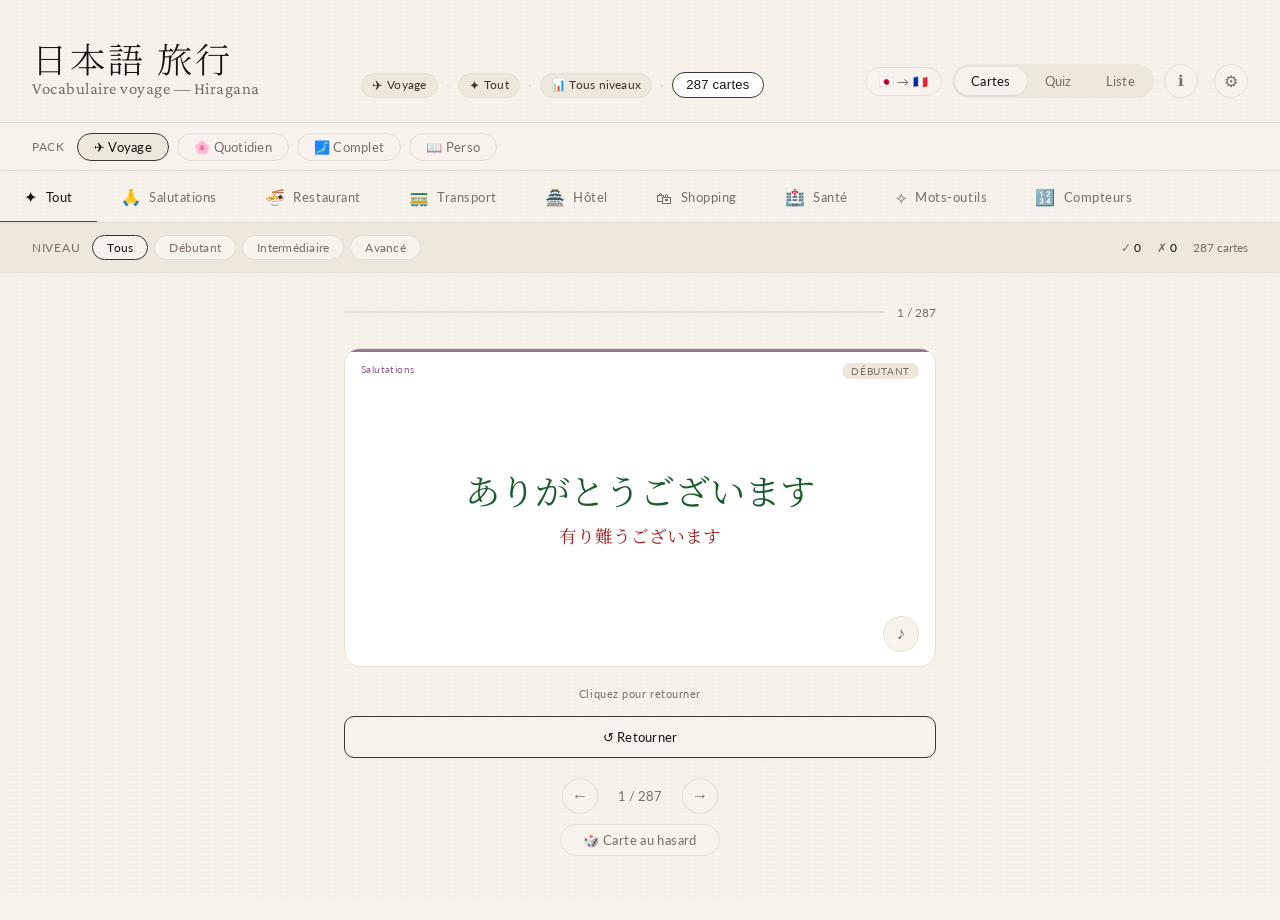
==== commit 4d20c7d9: "Add files via upload" ====
--- a/flashcards_2028.html
+++ b/flashcards_2028.html
@@ -99,6 +99,63 @@
   letter-spacing: .03em;
 }
 
+.header-center {
+  flex: 1;
+  display: flex;
+  justify-content: center;
+  align-items: flex-end;
+  min-width: 0;
+}
+
+.selection-summary {
+  display: flex;
+  flex-wrap: wrap;
+  align-items: center;
+  justify-content: center;
+  gap: 5px 8px;
+  font-family: var(--font-body);
+}
+
+.sel-chip {
+  display: inline-flex;
+  align-items: center;
+  gap: 4px;
+  padding: 3px 10px;
+  border-radius: 20px;
+  font-size: 12px;
+  letter-spacing: .02em;
+  border: 1px solid var(--washi-mid);
+  background: var(--washi-dark);
+  color: var(--ink-soft);
+  white-space: nowrap;
+  line-height: 1.4;
+}
+
+.sel-chip.chip-count {
+  font-size: 13px;
+  font-weight: 500;
+  color: var(--ink);
+  background: white;
+  border-color: var(--ink-soft);
+  padding: 3px 13px;
+}
+
+.sel-chip .chip-icon {
+  font-size: 13px;
+  line-height: 1;
+}
+
+.sel-sep {
+  color: var(--washi-mid);
+  font-size: 14px;
+  line-height: 1;
+  user-select: none;
+}
+
+@media (max-width: 700px) {
+  .header-center { display: none; }
+}
+
 .header-right {
   display: flex;
   align-items: center;
@@ -209,6 +266,58 @@
   border-color: var(--ink-soft);
   color: var(--ink);
   background: var(--washi-dark);
+  font-weight: 400;
+}
+
+/* ── SOURCE STRIP (pack perso) ── */
+.source-strip {
+  position: relative;
+  z-index: 1;
+  display: flex;
+  align-items: center;
+  gap: 12px;
+  padding: .5rem 2rem;
+  background: var(--washi-dark);
+  border-bottom: 1px solid var(--washi-mid);
+  flex-wrap: wrap;
+}
+
+#source-selector { display: flex; gap: 6px; flex-wrap: wrap; }
+
+.source-btn {
+  padding: 4px 12px;
+  border: 1px solid var(--washi-mid);
+  border-radius: 20px;
+  background: var(--washi);
+  font-size: 12px;
+  color: var(--ink-faint);
+  cursor: pointer;
+  transition: all .2s;
+  font-family: var(--font-body);
+  letter-spacing: .02em;
+  display: flex;
+  align-items: center;
+  gap: 5px;
+}
+
+.source-btn.active {
+  border-color: var(--ink-soft);
+  color: var(--ink);
+  background: var(--washi);
+  font-weight: 400;
+}
+
+.source-btn:hover:not(.active) {
+  border-color: var(--gold);
+  color: var(--gold);
+}
+
+.source-count {
+  font-size: 10px;
+  color: var(--ink-faint);
+  background: var(--washi-mid);
+  padding: 1px 5px;
+  border-radius: 8px;
   font-weight: 400;
 }
 
@@ -599,6 +708,35 @@
 }
 .font-opt.active small { color: var(--ink); }
 
+/* ── BOUTON DIRECTION (JP→FR / FR→JP) ── */
+.btn-direction {
+  padding: 6px 13px;
+  border: 1px solid var(--washi-mid);
+  border-radius: 20px;
+  background: var(--washi);
+  font-family: var(--font-body);
+  font-size: 12px;
+  color: var(--ink-faint);
+  cursor: pointer;
+  transition: all .2s;
+  letter-spacing: .02em;
+  white-space: nowrap;
+  display: flex;
+  align-items: center;
+  gap: 5px;
+}
+.btn-direction:hover {
+  border-color: var(--gold);
+  color: var(--gold);
+  background: var(--gold-soft);
+}
+.btn-direction.active-fr {
+  border-color: var(--teal);
+  color: var(--teal);
+  background: var(--teal-soft);
+  font-weight: 500;
+}
+
 /* Bouton ⚙ dans le header */
 .btn-settings {
   width: 34px; height: 34px;
@@ -622,6 +760,26 @@
   color: var(--ink-faint);
   letter-spacing: .05em;
   margin-bottom: 1rem;
+}
+
+/* ── ÉCRAN DECK VIDE ── */
+.empty-deck {
+  text-align: center;
+  padding: 3rem 1.5rem;
+  display: none;
+}
+.empty-deck.visible { display: block; }
+.empty-deck-jp {
+  font-family: var(--font-jp);
+  font-size: 2rem;
+  font-weight: 300;
+  color: var(--ink-faint);
+  margin-bottom: .75rem;
+}
+.empty-deck-msg {
+  font-size: .95rem;
+  color: var(--ink-faint);
+  line-height: 1.6;
 }
 
 /* ── CONTROLS ── */
@@ -1023,6 +1181,13 @@
   overflow-wrap: anywhere;
 }
 
+.wl-source-badge {
+  font-size: .7rem;
+  color: var(--ink-faint);
+  margin-top: 2px;
+  letter-spacing: .02em;
+}
+
 /* Colonne 2 : romaji + français empilés */
 .wl-col-fr {
   display: flex;
@@ -1357,16 +1522,143 @@
   .wl-item { grid-template-columns: minmax(0,1fr) minmax(0,1.5fr) auto auto; }
   .wl-lvl { display: none; }
 }
+
+/* ── OVERLAY BIENVENUE ── */
+.welcome-overlay {
+  position: fixed;
+  inset: 0;
+  z-index: 500;
+  background: var(--washi);
+  display: flex;
+  align-items: center;
+  justify-content: center;
+  flex-direction: column;
+  gap: 0;
+  cursor: pointer;
+  /* Animation d'entrée */
+  animation: welcome-in .5s ease both;
+}
+.welcome-overlay.fading {
+  animation: welcome-out .6s ease forwards;
+  pointer-events: none;
+}
+@keyframes welcome-in {
+  from { opacity: 0; }
+  to   { opacity: 1; }
+}
+@keyframes welcome-out {
+  0%   { opacity: 1; transform: scale(1); }
+  100% { opacity: 0; transform: scale(1.04); }
+}
+
+/* La carte centrale */
+.welcome-card {
+  background: #fff;
+  border: 1px solid var(--washi-mid);
+  border-radius: 20px;
+  width: min(420px, 88vw);
+  padding: 3rem 2.5rem 2.5rem;
+  display: flex;
+  flex-direction: column;
+  align-items: center;
+  gap: 14px;
+  box-shadow: 0 8px 40px rgba(0,0,0,.08);
+  position: relative;
+  overflow: hidden;
+}
+.welcome-card::before {
+  content: '';
+  position: absolute;
+  top: 0; left: 0; right: 0;
+  height: 3px;
+  background: var(--gold);
+}
+.welcome-torii {
+  font-size: 2.8rem;
+  line-height: 1;
+  margin-bottom: .25rem;
+}
+.welcome-kana {
+  font-family: var(--font-jp);
+  font-weight: 300;
+  font-size: clamp(1.6rem, 5vw, 2.6rem);
+  color: var(--col-kana);
+  letter-spacing: .06em;
+  line-height: 1.1;
+  text-align: center;
+  white-space: nowrap;
+}
+.welcome-romaji {
+  font-family: var(--font-display);
+  font-style: italic;
+  font-size: 1.5rem;
+  color: var(--col-romaji);
+  font-weight: 300;
+}
+.welcome-fr {
+  font-size: 1rem;
+  color: var(--ink-faint);
+  letter-spacing: .03em;
+}
+.welcome-hint {
+  margin-top: 2rem;
+  font-size: .8rem;
+  color: var(--ink-faint);
+  letter-spacing: .06em;
+  text-transform: uppercase;
+  display: flex;
+  align-items: center;
+  gap: 8px;
+}
+.welcome-hint::before,
+.welcome-hint::after {
+  content: '';
+  width: 30px; height: 1px;
+  background: var(--washi-mid);
+}
+.welcome-progress {
+  width: min(420px, 88vw);
+  height: 2px;
+  background: var(--washi-mid);
+  border-radius: 2px;
+  margin-top: 1.5rem;
+  overflow: hidden;
+}
+.welcome-progress-bar {
+  height: 100%;
+  background: var(--gold);
+  border-radius: 2px;
+  width: 0%;
+  transition: width linear;
+}
 </style>
 </head>
 <body>
+
+<!-- OVERLAY BIENVENUE -->
+<div class="welcome-overlay" id="welcome-overlay" onclick="dismissWelcome()">
+  <div class="welcome-card">
+    <div class="welcome-torii">⛩️</div>
+    <div class="welcome-kana">いらっしゃいませ</div>
+    <div class="welcome-romaji">irasshaimase</div>
+    <div class="welcome-fr">bienvenue (dans un commerce)</div>
+    <div class="welcome-hint">cliquer pour commencer</div>
+  </div>
+  <div class="welcome-progress">
+    <div class="welcome-progress-bar" id="welcome-bar"></div>
+  </div>
+</div>
 
 <header>
   <div class="header-left">
     <div class="title-jp">日本語 旅行</div>
     <div class="title-sub">Vocabulaire voyage — Hiragana</div>
   </div>
+  <div class="header-center">
+    <div class="selection-summary" id="selection-summary"></div>
+  </div>
   <div class="header-right">
+    <button class="btn-direction" id="btn-direction" onclick="toggleDirection()" title="Basculer le sens des exercices">🇯🇵 → 🇫🇷</button>
     <div class="mode-toggle">
       <button class="mode-btn active" id="btn-mode-flash" onclick="setMode('flash')">Cartes</button>
       <button class="mode-btn" id="btn-mode-quiz" onclick="setMode('quiz')">Quiz</button>
@@ -1429,6 +1721,22 @@
         Toutes les cartes affichent les <strong>hiragana / katakana</strong>, les <strong>kanji</strong> associés quand ils existent,
         la transcription en <strong>rōmaji</strong>, et la traduction en <strong>français</strong>.
         Un bouton <strong>♪</strong> sur chaque carte prononce le mot en japonais (voix féminine).
+      </p>
+    </div>
+
+    <!-- DIRECTION -->
+    <div class="info-section">
+      <div class="info-section-title">Sens des exercices 🇯🇵 ↔ 🇫🇷</div>
+      <p class="info-p">
+        Le bouton <strong>🇯🇵 → 🇫🇷 / 🇫🇷 → 🇯🇵</strong> en haut à gauche du sélecteur de mode
+        inverse le sens des exercices Cartes et Quiz :<br><br>
+        &nbsp;&nbsp;• <strong>🇯🇵 → 🇫🇷</strong> (défaut) — la face avant affiche le japonais (kana + kanji) ;
+        la face arrière révèle le rōmaji et la traduction française.
+        En Quiz, les 4 options proposent du <em>rōmaji + français</em>.<br><br>
+        &nbsp;&nbsp;• <strong>🇫🇷 → 🇯🇵</strong> — la face avant affiche le <em>français</em> ;
+        la face arrière révèle le japonais (kana, kanji, rōmaji) avec prononciation automatique.
+        En Quiz, les 4 options proposent le <em>kana + rōmaji</em> à identifier.<br><br>
+        Le mode <strong>Liste</strong> n'est pas affecté par ce réglage.
       </p>
     </div>
 
@@ -1479,15 +1787,14 @@
     <div class="info-section">
       <div class="info-section-title">Mode Cartes — Flashcards</div>
       <p class="info-p">
-        Chaque carte affiche d'abord le japonais (kana + kanji). Cliquer ou appuyer la retourne avec une
-        <strong>animation 3D</strong> pour révéler le rōmaji et la traduction française.
+        Chaque carte affiche d'abord la <strong>question</strong> (japonais en mode 🇯🇵→🇫🇷, français en mode 🇫🇷→🇯🇵).
+        Cliquer ou appuyer la retourne avec une <strong>animation 3D</strong> pour révéler la réponse.
         La <strong>prononciation est automatique</strong> au retournement.<br><br>
         Après retournement, évaluer sa réponse :<br>
         &nbsp;&nbsp;<strong style="color:var(--teal)">✓ Je savais</strong> — incrémente le compteur de réussites<br>
         &nbsp;&nbsp;<strong style="color:var(--red)">✗ À revoir</strong> — incrémente le compteur d'erreurs<br><br>
         Les boutons <strong>←</strong> et <strong>→</strong> permettent de naviguer librement sans évaluer.
-        À la fin du paquet, un <strong>écran de résultat</strong> affiche le score et un message en japonais
-        (素晴らしい！/ がんばれ！/ ファイト！selon le score).
+        À la fin du paquet, un <strong>écran de résultat</strong> affiche le score et un message en japonais.
         Un bouton <strong>Recommencer</strong> relance un paquet mélangé à nouveau.
       </p>
     </div>
@@ -1495,13 +1802,14 @@
     <div class="info-section">
       <div class="info-section-title">Mode Quiz — QCM</div>
       <p class="info-p">
-        La carte japonaise est affichée ; il faut choisir la bonne traduction parmi
-        <strong>4 propositions</strong> (rōmaji + français). Les mauvaises réponses sont
-        tirées en priorité dans le même thème pour plus de difficulté.<br><br>
+        La question est affichée (japonais ou français selon la direction choisie) ;
+        il faut choisir la bonne réponse parmi
+        <strong>4 propositions</strong>. En mode 🇯🇵→🇫🇷 les options sont en rōmaji + français ;
+        en mode 🇫🇷→🇯🇵 les options sont en kana + rōmaji.
+        Les mauvaises réponses sont tirées en priorité dans le même thème pour plus de difficulté.<br><br>
         Réponse juste → fond <strong style="color:#1e5e36">vert</strong> · Réponse fausse → fond
         <strong style="color:#8b2020">rouge</strong> et la bonne réponse est révélée.
         La carte suivante s'affiche automatiquement après 0,9 s.
-        Score et résultat final identiques au mode Cartes.
       </p>
     </div>
 
@@ -1570,12 +1878,10 @@
     <div class="info-section">
       <div class="info-section-title">Architecture des fichiers</div>
       <p class="info-p">
-        L'application est composée de 5 fichiers statiques, déployables sur GitHub Pages sans serveur :<br><br>
-        &nbsp;&nbsp;• <code>flashcards_2028.html</code> — interface, styles et logique principale<br>
-        &nbsp;&nbsp;• <code>cards_voyage.js</code> — données du Pack Voyage (~313 cartes, 8 thèmes)<br>
-        &nbsp;&nbsp;• <code>cards_quotidien.js</code> — données du Pack Quotidien (~171 cartes, 9 thèmes)<br>
-        &nbsp;&nbsp;• <code>examples_voyage.js</code> — phrases exemples du Pack Voyage<br>
-        &nbsp;&nbsp;• <code>examples_quotidien.js</code> — phrases exemples du Pack Quotidien
+        L'application est composée de 3 fichiers statiques, déployables sur GitHub Pages sans serveur :<br><br>
+        &nbsp;&nbsp;• <code>flashcards_2028.html</code> — interface, styles et logique complète<br>
+        &nbsp;&nbsp;• <code>dictionnaire_2028.js</code> — Pack Voyage + Pack Quotidien + Pack Complet (exemples inclus)<br>
+        &nbsp;&nbsp;• <code>dico_perso_2028.js</code> — Pack Perso : vocabulaire Assimil, Gastronomie, Michelin
       </p>
     </div>
 
@@ -1588,6 +1894,12 @@
 <div class="pack-strip">
   <span class="level-label">Pack</span>
   <div id="pack-selector"></div>
+</div>
+
+<!-- Barre de filtre source — visible uniquement pour le pack Perso -->
+<div class="source-strip" id="source-strip" style="display:none">
+  <span class="level-label">Source</span>
+  <div id="source-selector"></div>
 </div>
 
 <nav class="theme-nav" id="theme-nav"></nav>
@@ -1610,6 +1922,11 @@
 <main>
   <!-- MODE CARTES -->
   <div id="flash-mode">
+    <div class="empty-deck" id="empty-deck-flash">
+      <div class="empty-deck-jp">カードがありません</div>
+      <div class="empty-deck-msg">Aucune carte ne correspond à cette sélection.<br>Essaie un autre thème, niveau ou source.</div>
+    </div>
+    <div id="flash-content">
     <div class="progress-wrap">
       <div class="progress-track"><div class="progress-bar" id="prog-bar"></div></div>
       <span class="progress-text" id="prog-text">1 / —</span>
@@ -1641,10 +1958,16 @@
       <p class="done-msg" id="done-msg"></p>
       <button class="restart-btn" onclick="restart()">Recommencer</button>
     </div>
+    </div><!-- /flash-content -->
   </div>
 
   <!-- MODE QUIZ -->
   <div id="quiz-mode" style="display:none">
+    <div class="empty-deck" id="empty-deck-quiz">
+      <div class="empty-deck-jp">カードがありません</div>
+      <div class="empty-deck-msg">Aucune carte ne correspond à cette sélection.<br>Essaie un autre thème, niveau ou source.</div>
+    </div>
+    <div id="quiz-content">
     <div class="progress-wrap">
       <div class="progress-track"><div class="progress-bar" id="q-prog-bar"></div></div>
       <span class="progress-text" id="q-prog-text">1 / —</span>
@@ -1662,6 +1985,7 @@
       <p class="done-msg" id="q-done-msg"></p>
       <button class="restart-btn" onclick="qRestart()">Rejouer</button>
     </div>
+    </div><!-- /quiz-content -->
   </div>
 
   <!-- MODE LISTE -->
@@ -1688,6 +2012,7 @@
 </div>
 
 <script src="dictionnaire_2028.js"></script>
+<script src="dico_perso_2028.js"></script>
 
 <script>
 // ═══════════════════════════════════════
@@ -1748,18 +2073,51 @@
       emotions:   { label:'Émotions',     icon:'💭', color:'#5a1a5a' },
     }
   },
+  perso: {
+    label:'Perso', icon:'📖',
+    themes: {
+      verbes:      { label:'Verbes',          icon:'⚡', color:'#5a4a1a' },
+      mots_outils: { label:'Mots-outils',     icon:'⟡', color:'#3d5a3d' },
+      adjectifs:   { label:'Adjectifs',       icon:'✎', color:'#3a5a3a' },
+      orientation: { label:'Orientation',     icon:'🧭', color:'#1e3a5f' },
+      transport:   { label:'Transport',       icon:'🚃', color:'#1e3a5f' },
+      hotel:       { label:'Hôtel',           icon:'🏯', color:'#2a7a6e' },
+      restaurant:  { label:'Restaurant',      icon:'🍜', color:'#b5342a' },
+      nourriture:  { label:'Nourriture',      icon:'🍱', color:'#8a3a1a' },
+      boissons:    { label:'Boissons',        icon:'🍶', color:'#2a5a7a' },
+      plats:       { label:'Plats japonais',  icon:'🍣', color:'#7a2a1a' },
+      sante:       { label:'Santé',           icon:'🏥', color:'#7a2a2a' },
+      lieux:       { label:'Lieux',           icon:'📍', color:'#1a4a5a' },
+      temps:       { label:'Temps',           icon:'🕐', color:'#4a4a1a' },
+      meteo:       { label:'Météo',           icon:'🌤', color:'#2a5a7a' },
+      famille:     { label:'Famille',         icon:'👨‍👩‍👧', color:'#6b4a1a' },
+      base:        { label:'Base',            icon:'🙏', color:'#6b3a6b' },
+      argent:      { label:'Argent',          icon:'💴', color:'#3a5a1a' },
+      nombres:     { label:'Nombres',         icon:'🔢', color:'#2a4a6e' },
+      expressions: { label:'Expressions',     icon:'💬', color:'#5a1a5a' },
+      grammaire:   { label:'Grammaire',       icon:'📐', color:'#1a3a5a' },
+      culture:     { label:'Culture',         icon:'⛩',  color:'#6b3a1a' },
+      loisirs:     { label:'Loisirs',         icon:'🎌', color:'#3a4a6b' },
+      quotidien:   { label:'Quotidien',       icon:'🌸', color:'#5a3a5a' },
+    }
+  },
 };
 
 let currentPack = 'voyage';
+let currentSource = 'all'; // filtre source (pack perso uniquement)
 let THEMES = [];
 let CARDS  = [];
 
 function buildPackData() {
   const meta = PACK_META[currentPack];
-  // Pack complet = toutes les cartes, sinon filtrer par pack
-  const packCards = currentPack === 'complet'
-    ? DICTIONNAIRE_2028.slice()
-    : DICTIONNAIRE_2028.filter(e => e.pack === currentPack);
+  let packCards;
+  if(currentPack === 'complet') {
+    packCards = DICTIONNAIRE_2028.slice();
+  } else if(currentPack === 'perso') {
+    packCards = DICO_PERSO_2028.slice();
+  } else {
+    packCards = DICTIONNAIRE_2028.filter(e => e.pack === currentPack);
+  }
   CARDS = packCards;
 
   // Construire la liste de thèmes depuis les entrées réelles du dictionnaire
@@ -1779,6 +2137,7 @@
 let currentTheme = 'all';
 let currentLevel = 'all';
 let currentMode  = 'flash';
+let directionMode = 'jp-fr'; // 'jp-fr' = japonais→français (défaut) | 'fr-jp' = français→japonais
 let deck = [];
 let idx  = 0;
 let isFlipped = false;
@@ -1796,8 +2155,41 @@
 function init() {
   buildPackData();
   buildPackSelector();
+  buildSourceFilter();
   buildThemeNav();
   setTheme('all');
+  showWelcome();
+}
+
+// ─── Écran de bienvenue ───
+let welcomeTimer = null;
+const WELCOME_DELAY = 3000; // ms avant fermeture auto
+
+function showWelcome() {
+  const overlay = document.getElementById('welcome-overlay');
+  const bar     = document.getElementById('welcome-bar');
+  if(!overlay) return;
+
+  // Lancer la barre de progression
+  // On force un reflow avant de démarrer la transition
+  bar.style.transition = 'none';
+  bar.style.width = '0%';
+  requestAnimationFrame(() => {
+    requestAnimationFrame(() => {
+      bar.style.transition = `width ${WELCOME_DELAY}ms linear`;
+      bar.style.width = '100%';
+    });
+  });
+
+  welcomeTimer = setTimeout(dismissWelcome, WELCOME_DELAY);
+}
+
+function dismissWelcome() {
+  const overlay = document.getElementById('welcome-overlay');
+  if(!overlay || overlay.classList.contains('fading')) return;
+  if(welcomeTimer) { clearTimeout(welcomeTimer); welcomeTimer = null; }
+  overlay.classList.add('fading');
+  overlay.addEventListener('animationend', () => overlay.remove(), { once: true });
 }
 
 function buildPackSelector() {
@@ -1816,8 +2208,10 @@
 function setPack(id) {
   currentPack = id;
   currentTheme = 'all';
+  currentSource = 'all';
   buildPackData();
   buildPackSelector();
+  buildSourceFilter();
   buildThemeNav();
   setTheme('all');
 }
@@ -1833,6 +2227,50 @@
     btn.onclick = () => setTheme(t.id);
     nav.appendChild(btn);
   });
+}
+
+function buildSourceFilter() {
+  const strip = document.getElementById('source-strip');
+  if(!strip) return;
+  if(currentPack !== 'perso') {
+    strip.style.display = 'none';
+    return;
+  }
+  strip.style.display = 'flex';
+  const container = document.getElementById('source-selector');
+  if(!container) return;
+  container.innerHTML = '';
+
+  const sources = [
+    { id:'all',     label:'Toutes les sources', icon:'✦' },
+    { id:'assimil', label:'Assimil',             icon:'📝' },
+    { id:'bouffe',  label:'Gastronomie',         icon:'🍜' },
+    { id:'michelin',label:'Michelin',            icon:'🟢' },
+  ];
+
+  // Compter les entrées par source
+  const counts = {};
+  DICO_PERSO_2028.forEach(e => {
+    counts[e.source] = (counts[e.source] || 0) + 1;
+  });
+
+  sources.forEach(s => {
+    const btn = document.createElement('button');
+    btn.className = 'source-btn' + (s.id === currentSource ? ' active' : '');
+    const count = s.id === 'all'
+      ? DICO_PERSO_2028.length
+      : (counts[s.id] || 0);
+    btn.innerHTML = `${s.icon} ${s.label} <span class="source-count">${count}</span>`;
+    btn.onclick = () => setSource(s.id);
+    container.appendChild(btn);
+  });
+}
+
+function setSource(id) {
+  currentSource = id;
+  buildSourceFilter();
+  if(currentMode === 'list') { clearSearch(); buildList(); }
+  else buildDeck();
 }
 
 function setTheme(id) {
@@ -1866,22 +2304,56 @@
   else buildDeck();
 }
 
+// ═══════════════════════════════════════
+//  DIRECTION : JP→FR ou FR→JP
+// ═══════════════════════════════════════
+function toggleDirection() {
+  directionMode = directionMode === 'jp-fr' ? 'fr-jp' : 'jp-fr';
+  const btn = document.getElementById('btn-direction');
+  if(directionMode === 'fr-jp') {
+    btn.textContent = '🇫🇷 → 🇯🇵';
+    btn.classList.add('active-fr');
+    btn.title = 'Mode : Français → Japonais — cliquer pour inverser';
+  } else {
+    btn.textContent = '🇯🇵 → 🇫🇷';
+    btn.classList.remove('active-fr');
+    btn.title = 'Mode : Japonais → Français — cliquer pour inverser';
+  }
+  // Relancer le deck/quiz depuis le début avec la nouvelle direction
+  buildDeck();
+}
+
 function buildDeck() {
   let filtered = currentTheme === 'all'
     ? CARDS.slice()
     : CARDS.filter(c => c.theme === currentTheme);
   if(currentLevel !== 'all') filtered = filtered.filter(c => c.level === parseInt(currentLevel));
+  // Filtre source (pack perso uniquement)
+  if(currentPack === 'perso' && currentSource !== 'all') {
+    filtered = filtered.filter(c => c.source === currentSource);
+  }
   deck = shuffle(filtered);
   idx = 0; okCount = 0; koCount = 0; isFlipped = false;
   updateStats();
+
+  const isEmpty = filtered.length === 0;
+
   if(currentMode === 'flash') {
-    document.getElementById('done-screen').classList.remove('visible');
-    showCard();
+    document.getElementById('empty-deck-flash').classList.toggle('visible', isEmpty);
+    document.getElementById('flash-content').style.display = isEmpty ? 'none' : '';
+    if(!isEmpty) {
+      document.getElementById('done-screen').classList.remove('visible');
+      showCard();
+    }
   } else if(currentMode === 'quiz') {
-    qDeck = shuffle(filtered); qIdx = 0; qOk = 0; qKo = 0;
-    document.getElementById('q-done-screen').classList.remove('visible');
-    document.getElementById('quiz-options').style.display = 'grid';
-    showQuizCard();
+    document.getElementById('empty-deck-quiz').classList.toggle('visible', isEmpty);
+    document.getElementById('quiz-content').style.display = isEmpty ? 'none' : '';
+    if(!isEmpty) {
+      qDeck = shuffle(filtered); qIdx = 0; qOk = 0; qKo = 0;
+      document.getElementById('q-done-screen').classList.remove('visible');
+      document.getElementById('quiz-options').style.display = 'grid';
+      showQuizCard();
+    }
   }
 }
 
@@ -1921,14 +2393,26 @@
 function buildBackHTML(c) {
   const themeColor = THEMES.find(t=>t.id===c.theme).color;
   const themeLabel = THEMES.find(t=>t.id===c.theme).label;
-  document.getElementById('card-back').innerHTML = `
-    <span class="card-theme-badge">${themeLabel}</span>
-    <div class="card-romaji" style="font-size:${romajiSize(c.romaji)}">${c.romaji}</div>
-    <div class="card-fr">${c.fr}</div>
-    <div class="card-kana-small" style="font-size:${kanaSmallFontSize(c.kana)}">${c.kana}</div>
-    ${c.kanji && c.kanji !== c.kana ? `<div class="card-kanji">${c.kanji}</div>` : ''}
-    <button class="card-audio-btn" title="Écouter" onclick="event.stopPropagation();speakJP('${c.kana.replace(/'/g,"\\'")}',this)">♪</button>
-  `;
+  if(directionMode === 'fr-jp') {
+    // Face arrière : japonais (kana + romaji + kanji)
+    document.getElementById('card-back').innerHTML = `
+      <span class="card-theme-badge">${themeLabel}</span>
+      <div class="card-kana" style="font-size:${kanaFontSize(c.kana)}">${c.kana}</div>
+      ${c.kanji && c.kanji !== c.kana ? `<div class="card-kanji">${c.kanji}</div>` : ''}
+      <div class="card-romaji" style="font-size:${romajiSize(c.romaji)}">${c.romaji}</div>
+      <button class="card-audio-btn" title="Écouter" onclick="event.stopPropagation();speakJP('${c.kana.replace(/'/g,"\\'")}',this)">♪</button>
+    `;
+  } else {
+    // Face arrière : romaji + français + kana petit (mode JP→FR original)
+    document.getElementById('card-back').innerHTML = `
+      <span class="card-theme-badge">${themeLabel}</span>
+      <div class="card-romaji" style="font-size:${romajiSize(c.romaji)}">${c.romaji}</div>
+      <div class="card-fr">${c.fr}</div>
+      <div class="card-kana-small" style="font-size:${kanaSmallFontSize(c.kana)}">${c.kana}</div>
+      ${c.kanji && c.kanji !== c.kana ? `<div class="card-kanji">${c.kanji}</div>` : ''}
+      <button class="card-audio-btn" title="Écouter" onclick="event.stopPropagation();speakJP('${c.kana.replace(/'/g,"\\'")}',this)">♪</button>
+    `;
+  }
   document.getElementById('card-back').style.setProperty('--theme-color', themeColor);
 }
 
@@ -1947,13 +2431,23 @@
   const themeLabel = THEMES.find(t=>t.id===c.theme).label;
   const fs = kanaFontSize(c.kana);
 
-  document.getElementById('card-front').innerHTML = `
-    <span class="card-theme-badge">${themeLabel}</span>
-    <span class="card-level-badge">${c.level === 1 ? 'Débutant' : c.level === 2 ? 'Intermédiaire' : 'Avancé'}</span>
-    <div class="card-kana" style="font-size:${fs}">${c.kana}</div>
-    ${c.kanji && c.kanji !== c.kana ? `<div class="card-kanji">${c.kanji}</div>` : ''}
-    <button class="card-audio-btn" title="Écouter" onclick="event.stopPropagation();speakJP('${c.kana.replace(/'/g,"\\'")}',this)">♪</button>
-  `;
+  if(directionMode === 'fr-jp') {
+    // Face avant : français (question)
+    document.getElementById('card-front').innerHTML = `
+      <span class="card-theme-badge">${themeLabel}</span>
+      <span class="card-level-badge">${c.level === 1 ? 'Débutant' : c.level === 2 ? 'Intermédiaire' : 'Avancé'}</span>
+      <div class="card-fr" style="font-size:clamp(1.3rem,4vw,2.2rem);font-weight:500">${c.fr}</div>
+    `;
+  } else {
+    // Face avant : japonais (mode original JP→FR)
+    document.getElementById('card-front').innerHTML = `
+      <span class="card-theme-badge">${themeLabel}</span>
+      <span class="card-level-badge">${c.level === 1 ? 'Débutant' : c.level === 2 ? 'Intermédiaire' : 'Avancé'}</span>
+      <div class="card-kana" style="font-size:${fs}">${c.kana}</div>
+      ${c.kanji && c.kanji !== c.kana ? `<div class="card-kanji">${c.kanji}</div>` : ''}
+      <button class="card-audio-btn" title="Écouter" onclick="event.stopPropagation();speakJP('${c.kana.replace(/'/g,"\\'")}',this)">♪</button>
+    `;
+  }
   document.getElementById('card-front').style.setProperty('--theme-color', themeColor);
 
   // Remplir le back après la fin de l'animation (.55s)
@@ -2030,13 +2524,24 @@
   if(qIdx >= qDeck.length) { showQDone(); return; }
   const c = qDeck[qIdx];
   const themeColor = THEMES.find(t=>t.id===c.theme).color;
-  document.getElementById('q-card-front').innerHTML = `
-    <span class="card-theme-badge">${THEMES.find(t=>t.id===c.theme).label}</span>
-    <span class="card-level-badge">${c.level===1?'Débutant':c.level===2?'Intermédiaire':'Avancé'}</span>
-    <div class="card-kana" style="font-size:${kanaFontSize(c.kana)}">${c.kana}</div>
-    ${c.kanji && c.kanji !== c.kana ? `<div class="card-kanji">${c.kanji}</div>` : ''}
-    <button class="card-audio-btn" title="Écouter" onclick="event.stopPropagation();speakJP('${c.kana.replace(/'/g,"\\'")}',this)">♪</button>
-  `;
+
+  if(directionMode === 'fr-jp') {
+    // Question : français — Options : kana + romaji
+    document.getElementById('q-card-front').innerHTML = `
+      <span class="card-theme-badge">${THEMES.find(t=>t.id===c.theme).label}</span>
+      <span class="card-level-badge">${c.level===1?'Débutant':c.level===2?'Intermédiaire':'Avancé'}</span>
+      <div class="card-fr" style="font-size:clamp(1.3rem,4vw,2.2rem);font-weight:500">${c.fr}</div>
+    `;
+  } else {
+    // Question : japonais — Options : romaji + français (mode original)
+    document.getElementById('q-card-front').innerHTML = `
+      <span class="card-theme-badge">${THEMES.find(t=>t.id===c.theme).label}</span>
+      <span class="card-level-badge">${c.level===1?'Débutant':c.level===2?'Intermédiaire':'Avancé'}</span>
+      <div class="card-kana" style="font-size:${kanaFontSize(c.kana)}">${c.kana}</div>
+      ${c.kanji && c.kanji !== c.kana ? `<div class="card-kanji">${c.kanji}</div>` : ''}
+      <button class="card-audio-btn" title="Écouter" onclick="event.stopPropagation();speakJP('${c.kana.replace(/'/g,"\\'")}',this)">♪</button>
+    `;
+  }
   document.getElementById('q-card-front').style.setProperty('--theme-color', themeColor);
 
   // 3 mauvaises réponses (même thème si possible)
@@ -2051,7 +2556,13 @@
   opts.forEach(opt => {
     const btn = document.createElement('button');
     btn.className = 'quiz-opt';
-    btn.innerHTML = `<strong style="color:var(--col-romaji)">${opt.romaji}</strong><br><span style="font-size:12px;color:var(--col-fr)">${opt.fr}</span>`;
+    if(directionMode === 'fr-jp') {
+      // Options : kana + romaji
+      btn.innerHTML = `<strong style="color:var(--col-kana);font-family:var(--font-jp)">${opt.kana}</strong><br><span style="font-size:12px;color:var(--col-romaji);font-style:italic">${opt.romaji}</span>`;
+    } else {
+      // Options : romaji + français (mode original)
+      btn.innerHTML = `<strong style="color:var(--col-romaji)">${opt.romaji}</strong><br><span style="font-size:12px;color:var(--col-fr)">${opt.fr}</span>`;
+    }
     btn.onclick = () => selectQuizOpt(btn, opt === c);
     container.appendChild(btn);
   });
@@ -2103,6 +2614,10 @@
     ? CARDS.slice()
     : CARDS.filter(c => c.theme === currentTheme);
   if(currentLevel !== 'all') filtered = filtered.filter(c => c.level === parseInt(currentLevel));
+  // Filtre source (pack perso uniquement)
+  if(currentPack === 'perso' && currentSource !== 'all') {
+    filtered = filtered.filter(c => c.source === currentSource);
+  }
   // Filtre recherche
   const q = (currentSearch || '').trim().toLowerCase();
   if(q) {
@@ -2157,6 +2672,7 @@
           <div class="wl-col-jp">
             <div class="wl-kana">${c.kana}</div>
             ${c.kanji && c.kanji !== c.kana ? `<div class="wl-kanji">${c.kanji}</div>` : ''}
+            ${c.source_label ? `<div class="wl-source-badge">${c.source==='assimil'?'📝':c.source==='bouffe'?'🍜':'🟢'} ${c.source_label}</div>` : ''}
           </div>
           <div class="wl-col-fr">
             <div class="wl-romaji">${c.romaji}</div>
@@ -2178,11 +2694,60 @@
   const filtered = CARDS.filter(c => {
     if(currentTheme !== 'all' && c.theme !== currentTheme) return false;
     if(currentLevel !== 'all' && c.level !== parseInt(currentLevel)) return false;
+    if(currentPack === 'perso' && currentSource !== 'all' && c.source !== currentSource) return false;
     return true;
   });
   document.getElementById('stat-ok').textContent = okCount;
   document.getElementById('stat-ko').textContent = koCount;
-  document.getElementById('stat-total').textContent = filtered.length + ' cartes';
+  document.getElementById('stat-total').textContent = filtered.length + ' carte' + (filtered.length > 1 ? 's' : '');
+  updateSelectionSummary(filtered.length);
+}
+
+// ═══════════════════════════════════════
+//  RÉSUMÉ DE SÉLECTION (header centre)
+// ═══════════════════════════════════════
+function updateSelectionSummary(cardCount) {
+  const el = document.getElementById('selection-summary');
+  if(!el) return;
+
+  // Pack
+  const packMeta = PACK_META[currentPack];
+  const packChip = `<span class="sel-chip"><span class="chip-icon">${packMeta.icon}</span>${packMeta.label}</span>`;
+
+  // Thème
+  const themeObj = THEMES.find(t => t.id === currentTheme);
+  const themeChip = themeObj
+    ? `<span class="sel-chip"><span class="chip-icon">${themeObj.icon}</span>${themeObj.label}</span>`
+    : '';
+
+  // Niveau
+  const levelLabels = { all: 'Tous niveaux', '1': 'Débutant', '2': 'Intermédiaire', '3': 'Avancé' };
+  const levelChip = `<span class="sel-chip">📊 ${levelLabels[currentLevel] || 'Tous niveaux'}</span>`;
+
+  // Source (pack perso uniquement)
+  let sourceChip = '';
+  if(currentPack === 'perso' && currentSource !== 'all') {
+    const srcLabels = { assimil: '📝 Assimil', bouffe: '🍜 Gastronomie', michelin: '🟢 Michelin' };
+    sourceChip = `<span class="sel-sep">·</span><span class="sel-chip">${srcLabels[currentSource] || currentSource}</span>`;
+  }
+
+  // Nombre de cartes
+  const n = typeof cardCount === 'number' ? cardCount : (() => {
+    return CARDS.filter(c => {
+      if(currentTheme !== 'all' && c.theme !== currentTheme) return false;
+      if(currentLevel !== 'all' && c.level !== parseInt(currentLevel)) return false;
+      if(currentPack === 'perso' && currentSource !== 'all' && c.source !== currentSource) return false;
+      return true;
+    }).length;
+  })();
+  const countChip = `<span class="sel-chip chip-count">${n} carte${n > 1 ? 's' : ''}</span>`;
+
+  // Ordre : Pack · Source · Thème · Niveau · Compteur
+  el.innerHTML = packChip
+    + sourceChip
+    + `<span class="sel-sep">·</span>` + themeChip
+    + `<span class="sel-sep">·</span>` + levelChip
+    + `<span class="sel-sep">·</span>` + countChip;
 }
 
 // ═══════════════════════════════════════
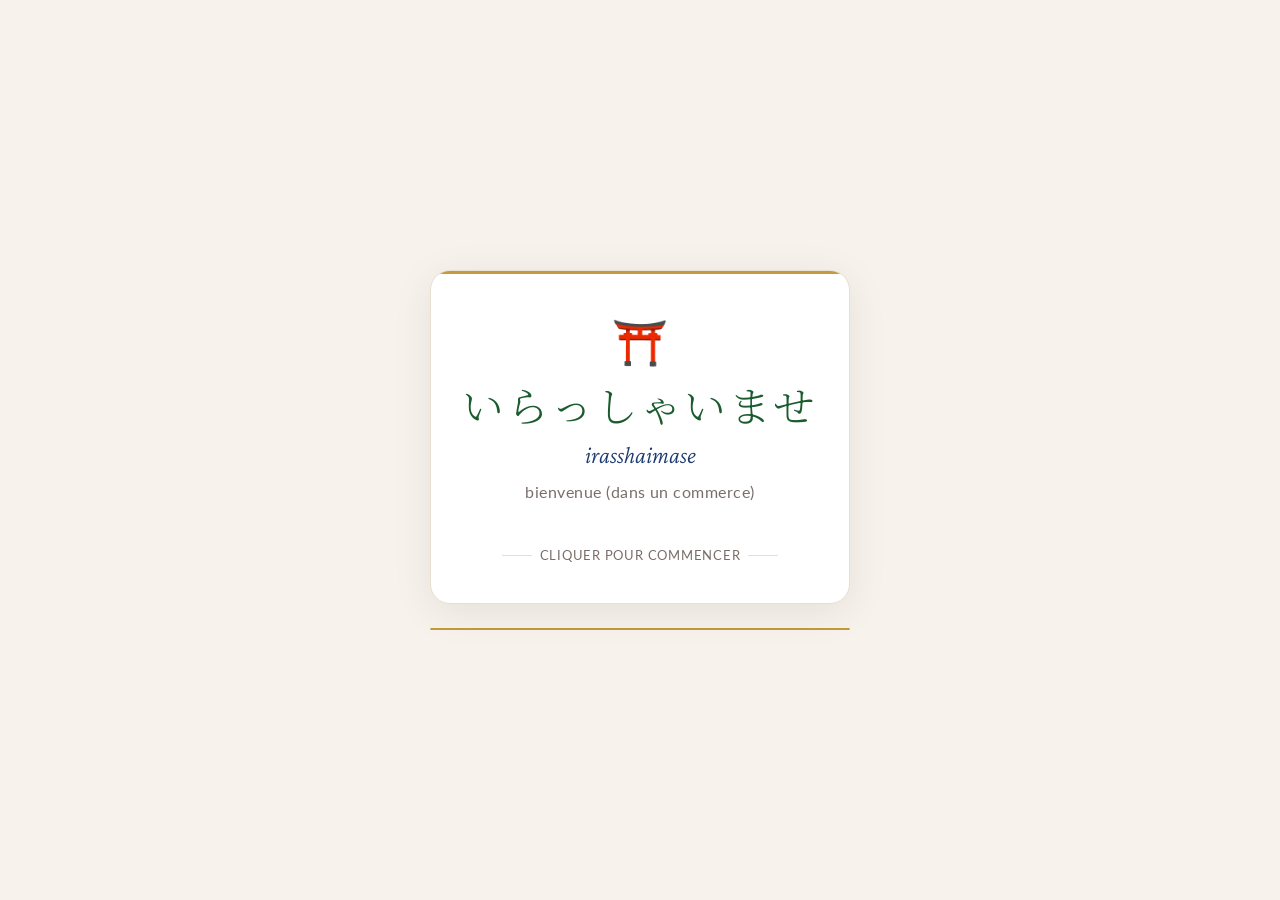
==== commit a880f70f: "Add files via upload" ====
--- a/flashcards_2028.html
+++ b/flashcards_2028.html
@@ -103,58 +103,87 @@
   flex: 1;
   display: flex;
   justify-content: center;
-  align-items: flex-end;
+  align-items: center;
   min-width: 0;
 }
 
-.selection-summary {
-  display: flex;
-  flex-wrap: wrap;
-  align-items: center;
-  justify-content: center;
-  gap: 5px 8px;
+.card-count-summary {
   font-family: var(--font-body);
-}
-
-.sel-chip {
-  display: inline-flex;
-  align-items: center;
-  gap: 4px;
-  padding: 3px 10px;
-  border-radius: 20px;
-  font-size: 12px;
-  letter-spacing: .02em;
-  border: 1px solid var(--washi-mid);
-  background: var(--washi-dark);
-  color: var(--ink-soft);
-  white-space: nowrap;
-  line-height: 1.4;
-}
-
-.sel-chip.chip-count {
-  font-size: 13px;
+  font-size: 15px;
   font-weight: 500;
   color: var(--ink);
+  letter-spacing: .03em;
+  white-space: nowrap;
+  padding: 4px 16px;
   background: white;
+  border: 1px solid var(--washi-mid);
+  border-radius: 20px;
+  box-shadow: 0 1px 3px rgba(0,0,0,.06);
+}
+
+/* ── FILTRE BAR unique ── */
+.filter-bar {
+  position: relative;
+  z-index: 1;
+  display: flex;
+  align-items: center;
+  gap: 10px;
+  padding: .55rem 1.2rem;
+  background: var(--washi);
+  border-bottom: 1px solid var(--washi-mid);
+  flex-wrap: wrap;
+}
+
+.filter-selects {
+  display: flex;
+  gap: 8px;
+  flex-wrap: wrap;
+  flex: 1;
+}
+
+.fsel {
+  padding: 5px 10px;
+  border: 1px solid var(--washi-mid);
+  border-radius: 20px;
+  background: var(--washi-dark);
+  font-family: var(--font-body);
+  font-size: 13px;
+  color: var(--ink-soft);
+  cursor: pointer;
+  appearance: none;
+  -webkit-appearance: none;
+  background-image: url("data:image/svg+xml,%3Csvg xmlns='http://www.w3.org/2000/svg' width='10' height='6'%3E%3Cpath d='M0 0l5 6 5-6z' fill='%237a6e68'/%3E%3C/svg%3E");
+  background-repeat: no-repeat;
+  background-position: right 10px center;
+  padding-right: 26px;
+  transition: border-color .2s;
+  max-width: 160px;
+}
+
+.fsel:focus {
+  outline: none;
   border-color: var(--ink-soft);
-  padding: 3px 13px;
-}
-
-.sel-chip .chip-icon {
-  font-size: 13px;
-  line-height: 1;
-}
-
-.sel-sep {
-  color: var(--washi-mid);
-  font-size: 14px;
-  line-height: 1;
-  user-select: none;
+  background-color: var(--washi);
+}
+
+@media (max-width: 500px) {
+  .fsel { font-size: 12px; padding: 4px 8px; padding-right: 22px; max-width: 130px; }
+  .filter-bar { padding: .45rem .8rem; gap: 6px; }
 }
 
 @media (max-width: 700px) {
-  .header-center { display: none; }
-}
+  .card-count-summary { font-size: 13px; padding: 3px 12px; }
+}
+
+.stats-strip {
+  display: flex;
+  gap: 14px;
+  align-items: center;
+  white-space: nowrap;
+}
+
+.stat { font-size: 12px; color: var(--ink-faint); }
+.stat strong { color: var(--ink); font-weight: 400; }
 
 .header-right {
   display: flex;
@@ -188,190 +217,6 @@
   color: var(--ink);
   box-shadow: 0 1px 3px rgba(0,0,0,.08);
 }
-
-/* ── THEME TABS ── */
-.theme-nav {
-  position: relative;
-  z-index: 1;
-  display: flex;
-  gap: 0;
-  border-bottom: 1px solid var(--washi-mid);
-  overflow-x: auto;
-  scrollbar-width: none;
-}
-
-.theme-nav::-webkit-scrollbar { display: none; }
-
-.theme-tab {
-  flex-shrink: 0;
-  padding: 1rem 1.5rem .9rem;
-  border: none;
-  background: transparent;
-  font-family: var(--font-body);
-  font-size: 13px;
-  letter-spacing: .04em;
-  color: var(--ink-faint);
-  cursor: pointer;
-  position: relative;
-  transition: color .2s;
-  display: flex;
-  align-items: center;
-  gap: 8px;
-}
-
-.theme-tab::after {
-  content: '';
-  position: absolute;
-  bottom: -1px;
-  left: 0; right: 0;
-  height: 2px;
-  background: var(--theme-color, var(--ink));
-  transform: scaleX(0);
-  transition: transform .2s;
-}
-
-.theme-tab.active { color: var(--ink); }
-.theme-tab.active::after { transform: scaleX(1); }
-
-.theme-icon { font-size: 16px; }
-
-/* ── PACK STRIP ── */
-.pack-strip {
-  position: relative;
-  z-index: 1;
-  display: flex;
-  align-items: center;
-  gap: 12px;
-  padding: .6rem 2rem;
-  background: var(--washi);
-  border-bottom: 1px solid var(--washi-mid);
-}
-
-#pack-selector { display: flex; gap: 8px; }
-
-.pack-btn {
-  padding: 5px 16px;
-  border: 1px solid var(--washi-mid);
-  border-radius: 20px;
-  background: var(--washi);
-  font-size: 13px;
-  color: var(--ink-faint);
-  cursor: pointer;
-  transition: all .2s;
-  font-family: var(--font-body);
-  letter-spacing: .02em;
-}
-
-.pack-btn.active {
-  border-color: var(--ink-soft);
-  color: var(--ink);
-  background: var(--washi-dark);
-  font-weight: 400;
-}
-
-/* ── SOURCE STRIP (pack perso) ── */
-.source-strip {
-  position: relative;
-  z-index: 1;
-  display: flex;
-  align-items: center;
-  gap: 12px;
-  padding: .5rem 2rem;
-  background: var(--washi-dark);
-  border-bottom: 1px solid var(--washi-mid);
-  flex-wrap: wrap;
-}
-
-#source-selector { display: flex; gap: 6px; flex-wrap: wrap; }
-
-.source-btn {
-  padding: 4px 12px;
-  border: 1px solid var(--washi-mid);
-  border-radius: 20px;
-  background: var(--washi);
-  font-size: 12px;
-  color: var(--ink-faint);
-  cursor: pointer;
-  transition: all .2s;
-  font-family: var(--font-body);
-  letter-spacing: .02em;
-  display: flex;
-  align-items: center;
-  gap: 5px;
-}
-
-.source-btn.active {
-  border-color: var(--ink-soft);
-  color: var(--ink);
-  background: var(--washi);
-  font-weight: 400;
-}
-
-.source-btn:hover:not(.active) {
-  border-color: var(--gold);
-  color: var(--gold);
-}
-
-.source-count {
-  font-size: 10px;
-  color: var(--ink-faint);
-  background: var(--washi-mid);
-  padding: 1px 5px;
-  border-radius: 8px;
-  font-weight: 400;
-}
-
-/* ── LEVEL STRIP ── */
-.level-strip {
-  position: relative;
-  z-index: 1;
-  display: flex;
-  align-items: center;
-  gap: 12px;
-  padding: .75rem 2rem;
-  background: var(--washi-dark);
-  border-bottom: 1px solid var(--washi-mid);
-  flex-wrap: wrap;
-}
-
-.level-label {
-  font-size: 12px;
-  color: var(--ink-faint);
-  letter-spacing: .06em;
-  text-transform: uppercase;
-}
-
-.level-btns { display: flex; gap: 6px; }
-
-.level-btn {
-  padding: 4px 14px;
-  border: 1px solid var(--washi-mid);
-  border-radius: 20px;
-  background: var(--washi);
-  font-size: 12px;
-  color: var(--ink-faint);
-  cursor: pointer;
-  transition: all .2s;
-  font-family: var(--font-body);
-  letter-spacing: .02em;
-}
-
-.level-btn.active {
-  border-color: var(--ink-soft);
-  color: var(--ink);
-  background: var(--washi);
-  font-weight: 400;
-}
-
-.stats-strip {
-  margin-left: auto;
-  display: flex;
-  gap: 16px;
-  align-items: center;
-}
-
-.stat { font-size: 12px; color: var(--ink-faint); }
-.stat strong { color: var(--ink); font-weight: 400; }
 
 /* ── BARRE DE RECHERCHE ── */
 .search-strip {
@@ -1655,7 +1500,7 @@
     <div class="title-sub">Vocabulaire voyage — Hiragana</div>
   </div>
   <div class="header-center">
-    <div class="selection-summary" id="selection-summary"></div>
+    <div class="card-count-summary" id="card-count-summary">— cartes</div>
   </div>
   <div class="header-right">
     <button class="btn-direction" id="btn-direction" onclick="toggleDirection()" title="Basculer le sens des exercices">🇯🇵 → 🇫🇷</button>
@@ -1891,31 +1736,28 @@
   </div>
 </div>
 
-<div class="pack-strip">
-  <span class="level-label">Pack</span>
-  <div id="pack-selector"></div>
-</div>
-
-<!-- Barre de filtre source — visible uniquement pour le pack Perso -->
-<div class="source-strip" id="source-strip" style="display:none">
-  <span class="level-label">Source</span>
-  <div id="source-selector"></div>
-</div>
-
-<nav class="theme-nav" id="theme-nav"></nav>
-
-<div class="level-strip">
-  <span class="level-label">Niveau</span>
-  <div class="level-btns">
-    <button class="level-btn active" id="lvl-all" onclick="setLevel('all')">Tous</button>
-    <button class="level-btn" id="lvl-1" onclick="setLevel('1')">Débutant</button>
-    <button class="level-btn" id="lvl-2" onclick="setLevel('2')">Intermédiaire</button>
-    <button class="level-btn" id="lvl-3" onclick="setLevel('3')">Avancé</button>
+<!-- BARRE DE FILTRES UNIQUE -->
+<div class="filter-bar" id="filter-bar">
+  <div class="filter-selects">
+    <select class="fsel" id="sel-pack" onchange="setPackFromSelect(this.value)">
+      <!-- rempli par JS -->
+    </select>
+    <select class="fsel" id="sel-source" onchange="setSource(this.value)" style="display:none">
+      <!-- rempli par JS, visible uniquement pour le pack Perso -->
+    </select>
+    <select class="fsel" id="sel-theme" onchange="setTheme(this.value)">
+      <!-- rempli par JS -->
+    </select>
+    <select class="fsel" id="sel-level" onchange="setLevel(this.value)">
+      <option value="all">Tous niveaux</option>
+      <option value="1">Débutant</option>
+      <option value="2">Intermédiaire</option>
+      <option value="3">Avancé</option>
+    </select>
   </div>
   <div class="stats-strip">
     <span class="stat">✓ <strong id="stat-ok">0</strong></span>
     <span class="stat">✗ <strong id="stat-ko">0</strong></span>
-    <span class="stat" id="stat-total"></span>
   </div>
 </div>
 
@@ -2193,19 +2035,19 @@
 }
 
 function buildPackSelector() {
-  const sel = document.getElementById('pack-selector');
+  const sel = document.getElementById('sel-pack');
   if(!sel) return;
   sel.innerHTML = '';
   Object.entries(PACK_META).forEach(([id, p]) => {
-    const btn = document.createElement('button');
-    btn.className = 'pack-btn' + (id === currentPack ? ' active' : '');
-    btn.textContent = p.icon + ' ' + p.label;
-    btn.onclick = () => setPack(id);
-    sel.appendChild(btn);
+    const opt = document.createElement('option');
+    opt.value = id;
+    opt.textContent = p.icon + ' ' + p.label;
+    if(id === currentPack) opt.selected = true;
+    sel.appendChild(opt);
   });
 }
 
-function setPack(id) {
+function setPackFromSelect(id) {
   currentPack = id;
   currentTheme = 'all';
   currentSource = 'all';
@@ -2217,66 +2059,64 @@
 }
 
 function buildThemeNav() {
-  const nav = document.getElementById('theme-nav');
-  nav.innerHTML = '';
+  const sel = document.getElementById('sel-theme');
+  if(!sel) return;
+  sel.innerHTML = '';
   THEMES.forEach(t => {
-    const btn = document.createElement('button');
-    btn.className = 'theme-tab' + (t.id === currentTheme ? ' active' : '');
-    btn.style.setProperty('--theme-color', t.color);
-    btn.innerHTML = `<span class="theme-icon">${t.icon}</span>${t.label}`;
-    btn.onclick = () => setTheme(t.id);
-    nav.appendChild(btn);
+    const opt = document.createElement('option');
+    opt.value = t.id;
+    opt.textContent = t.icon + ' ' + t.label;
+    if(t.id === currentTheme) opt.selected = true;
+    sel.appendChild(opt);
   });
 }
 
 function buildSourceFilter() {
-  const strip = document.getElementById('source-strip');
-  if(!strip) return;
+  const sel = document.getElementById('sel-source');
+  if(!sel) return;
   if(currentPack !== 'perso') {
-    strip.style.display = 'none';
+    sel.style.display = 'none';
     return;
   }
-  strip.style.display = 'flex';
-  const container = document.getElementById('source-selector');
-  if(!container) return;
-  container.innerHTML = '';
+  sel.style.display = '';
+  sel.innerHTML = '';
 
   const sources = [
-    { id:'all',     label:'Toutes les sources', icon:'✦' },
-    { id:'assimil', label:'Assimil',             icon:'📝' },
-    { id:'bouffe',  label:'Gastronomie',         icon:'🍜' },
-    { id:'michelin',label:'Michelin',            icon:'🟢' },
+    { id:'all',     label:'✦ Toutes sources' },
+    { id:'assimil', label:'📝 Assimil' },
+    { id:'bouffe',  label:'🍜 Gastronomie' },
+    { id:'michelin',label:'🟢 Michelin' },
   ];
 
-  // Compter les entrées par source
   const counts = {};
   DICO_PERSO_2028.forEach(e => {
     counts[e.source] = (counts[e.source] || 0) + 1;
   });
 
   sources.forEach(s => {
-    const btn = document.createElement('button');
-    btn.className = 'source-btn' + (s.id === currentSource ? ' active' : '');
-    const count = s.id === 'all'
-      ? DICO_PERSO_2028.length
-      : (counts[s.id] || 0);
-    btn.innerHTML = `${s.icon} ${s.label} <span class="source-count">${count}</span>`;
-    btn.onclick = () => setSource(s.id);
-    container.appendChild(btn);
+    const opt = document.createElement('option');
+    opt.value = s.id;
+    const count = s.id === 'all' ? DICO_PERSO_2028.length : (counts[s.id] || 0);
+    opt.textContent = s.label + ' (' + count + ')';
+    if(s.id === currentSource) opt.selected = true;
+    sel.appendChild(opt);
   });
 }
 
 function setSource(id) {
   currentSource = id;
-  buildSourceFilter();
+  const sel = document.getElementById('sel-source');
+  if(sel) sel.value = id;
   if(currentMode === 'list') { clearSearch(); buildList(); }
   else buildDeck();
 }
 
 function setTheme(id) {
   currentTheme = id;
-  buildThemeNav();
-  const color = THEMES.find(t=>t.id===id).color;
+  const sel = document.getElementById('sel-theme');
+  if(sel) sel.value = id;
+  const themeObj = THEMES.find(t=>t.id===id);
+  const color = themeObj ? themeObj.color : '#4a3f78';
   document.documentElement.style.setProperty('--theme-color', color);
   if(currentMode === 'list') { clearSearch(); buildList(); }
   else buildDeck();
@@ -2284,8 +2124,8 @@
 
 function setLevel(l) {
   currentLevel = l;
-  document.querySelectorAll('.level-btn').forEach(b => b.classList.remove('active'));
-  document.getElementById('lvl-' + l).classList.add('active');
+  const sel = document.getElementById('sel-level');
+  if(sel) sel.value = l;
   if(currentMode === 'list') buildList();
   else buildDeck();
 }
@@ -2699,56 +2539,12 @@
   });
   document.getElementById('stat-ok').textContent = okCount;
   document.getElementById('stat-ko').textContent = koCount;
-  document.getElementById('stat-total').textContent = filtered.length + ' carte' + (filtered.length > 1 ? 's' : '');
-  updateSelectionSummary(filtered.length);
-}
-
-// ═══════════════════════════════════════
-//  RÉSUMÉ DE SÉLECTION (header centre)
-// ═══════════════════════════════════════
-function updateSelectionSummary(cardCount) {
-  const el = document.getElementById('selection-summary');
-  if(!el) return;
-
-  // Pack
-  const packMeta = PACK_META[currentPack];
-  const packChip = `<span class="sel-chip"><span class="chip-icon">${packMeta.icon}</span>${packMeta.label}</span>`;
-
-  // Thème
-  const themeObj = THEMES.find(t => t.id === currentTheme);
-  const themeChip = themeObj
-    ? `<span class="sel-chip"><span class="chip-icon">${themeObj.icon}</span>${themeObj.label}</span>`
-    : '';
-
-  // Niveau
-  const levelLabels = { all: 'Tous niveaux', '1': 'Débutant', '2': 'Intermédiaire', '3': 'Avancé' };
-  const levelChip = `<span class="sel-chip">📊 ${levelLabels[currentLevel] || 'Tous niveaux'}</span>`;
-
-  // Source (pack perso uniquement)
-  let sourceChip = '';
-  if(currentPack === 'perso' && currentSource !== 'all') {
-    const srcLabels = { assimil: '📝 Assimil', bouffe: '🍜 Gastronomie', michelin: '🟢 Michelin' };
-    sourceChip = `<span class="sel-sep">·</span><span class="sel-chip">${srcLabels[currentSource] || currentSource}</span>`;
-  }
-
-  // Nombre de cartes
-  const n = typeof cardCount === 'number' ? cardCount : (() => {
-    return CARDS.filter(c => {
-      if(currentTheme !== 'all' && c.theme !== currentTheme) return false;
-      if(currentLevel !== 'all' && c.level !== parseInt(currentLevel)) return false;
-      if(currentPack === 'perso' && currentSource !== 'all' && c.source !== currentSource) return false;
-      return true;
-    }).length;
-  })();
-  const countChip = `<span class="sel-chip chip-count">${n} carte${n > 1 ? 's' : ''}</span>`;
-
-  // Ordre : Pack · Source · Thème · Niveau · Compteur
-  el.innerHTML = packChip
-    + sourceChip
-    + `<span class="sel-sep">·</span>` + themeChip
-    + `<span class="sel-sep">·</span>` + levelChip
-    + `<span class="sel-sep">·</span>` + countChip;
-}
+  const n = filtered.length;
+  const el = document.getElementById('card-count-summary');
+  if(el) el.textContent = n + ' carte' + (n > 1 ? 's' : '') + ' sélectionnée' + (n > 1 ? 's' : '');
+}
+
+// (updateSelectionSummary supprimé — remplacé par updateStats simplifié)
 
 // ═══════════════════════════════════════
 //  AUDIO TTS
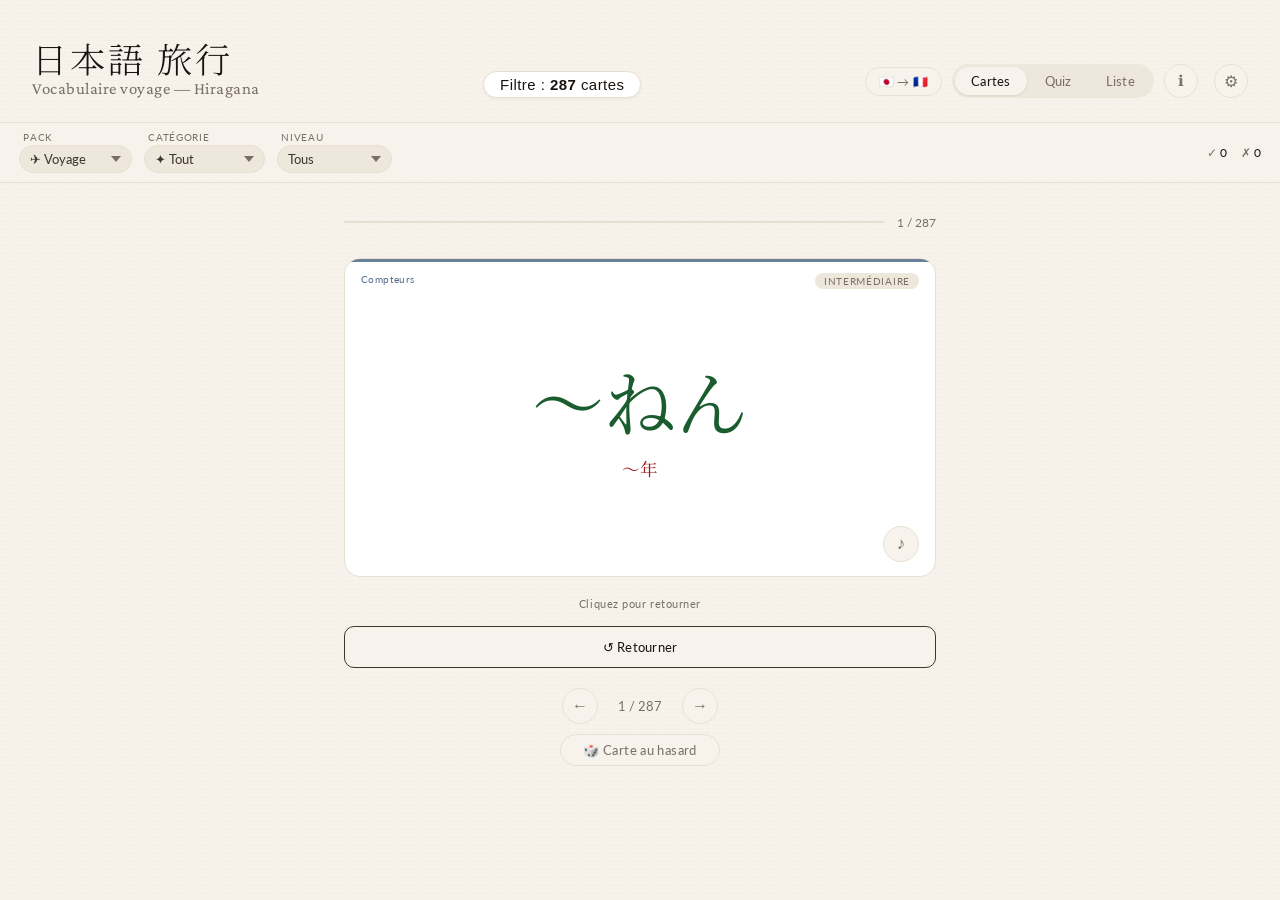
==== commit 2d37b246: "Add files via upload" ====
--- a/flashcards_2028.html
+++ b/flashcards_2028.html
@@ -136,9 +136,24 @@
 
 .filter-selects {
   display: flex;
-  gap: 8px;
+  gap: 12px;
   flex-wrap: wrap;
   flex: 1;
+}
+
+.fsel-group {
+  display: flex;
+  flex-direction: column;
+  gap: 3px;
+}
+
+.fsel-label {
+  font-size: 10px;
+  letter-spacing: .07em;
+  text-transform: uppercase;
+  color: var(--ink-faint);
+  padding-left: 4px;
+  line-height: 1;
 }
 
 .fsel {
@@ -668,6 +683,21 @@
   border-color: var(--ink-soft);
   color: var(--ink);
   background: var(--washi);
+}
+
+.ctrl-btn.exemple {
+  flex: 0 0 auto;
+  border-color: var(--gold);
+  color: var(--gold);
+  padding: 12px 16px;
+}
+
+.ctrl-btn.exemple:hover { background: var(--gold-soft); }
+
+.ctrl-btn.exemple.disabled {
+  opacity: .35;
+  cursor: not-allowed;
+  pointer-events: none;
 }
 
 /* ── QUIZ MODE ── */
@@ -1739,21 +1769,33 @@
 <!-- BARRE DE FILTRES UNIQUE -->
 <div class="filter-bar" id="filter-bar">
   <div class="filter-selects">
-    <select class="fsel" id="sel-pack" onchange="setPackFromSelect(this.value)">
-      <!-- rempli par JS -->
-    </select>
-    <select class="fsel" id="sel-source" onchange="setSource(this.value)" style="display:none">
-      <!-- rempli par JS, visible uniquement pour le pack Perso -->
-    </select>
-    <select class="fsel" id="sel-theme" onchange="setTheme(this.value)">
-      <!-- rempli par JS -->
-    </select>
-    <select class="fsel" id="sel-level" onchange="setLevel(this.value)">
-      <option value="all">Tous niveaux</option>
-      <option value="1">Débutant</option>
-      <option value="2">Intermédiaire</option>
-      <option value="3">Avancé</option>
-    </select>
+    <div class="fsel-group">
+      <span class="fsel-label">Pack</span>
+      <select class="fsel" id="sel-pack" onchange="setPackFromSelect(this.value)">
+        <!-- rempli par JS -->
+      </select>
+    </div>
+    <div class="fsel-group" id="fsel-group-source" style="display:none">
+      <span class="fsel-label">Source</span>
+      <select class="fsel" id="sel-source" onchange="setSource(this.value)">
+        <!-- rempli par JS, visible uniquement pour le pack Perso -->
+      </select>
+    </div>
+    <div class="fsel-group">
+      <span class="fsel-label">Catégorie</span>
+      <select class="fsel" id="sel-theme" onchange="setTheme(this.value)">
+        <!-- rempli par JS -->
+      </select>
+    </div>
+    <div class="fsel-group">
+      <span class="fsel-label">Niveau</span>
+      <select class="fsel" id="sel-level" onchange="setLevel(this.value)">
+        <option value="all">Tous</option>
+        <option value="1">Débutant</option>
+        <option value="2">Intermédiaire</option>
+        <option value="3">Avancé</option>
+      </select>
+    </div>
   </div>
   <div class="stats-strip">
     <span class="stat">✓ <strong id="stat-ok">0</strong></span>
@@ -1786,6 +1828,7 @@
     <div class="card-controls" id="ctrl-answer" style="display:none">
       <button class="ctrl-btn bad" onclick="answer(false)">✗ À revoir</button>
       <button class="ctrl-btn good" onclick="answer(true)">✓ Je savais</button>
+      <button class="ctrl-btn exemple" id="btn-exemple-flash" onclick="openExemplesFlash()" title="Voir des phrases exemples">💬 Exemple</button>
     </div>
     <div class="nav-row">
       <button class="nav-btn" onclick="prevCard()">←</button>
@@ -2072,13 +2115,14 @@
 }
 
 function buildSourceFilter() {
+  const group = document.getElementById('fsel-group-source');
   const sel = document.getElementById('sel-source');
-  if(!sel) return;
+  if(!group || !sel) return;
   if(currentPack !== 'perso') {
-    sel.style.display = 'none';
+    group.style.display = 'none';
     return;
   }
-  sel.style.display = '';
+  group.style.display = '';
   sel.innerHTML = '';
 
   const sources = [
@@ -2234,12 +2278,13 @@
   const themeColor = THEMES.find(t=>t.id===c.theme).color;
   const themeLabel = THEMES.find(t=>t.id===c.theme).label;
   if(directionMode === 'fr-jp') {
-    // Face arrière : japonais (kana + romaji + kanji)
+    // Face arrière : japonais (kana + kanji + romaji) + rappel français en petit
     document.getElementById('card-back').innerHTML = `
       <span class="card-theme-badge">${themeLabel}</span>
       <div class="card-kana" style="font-size:${kanaFontSize(c.kana)}">${c.kana}</div>
       ${c.kanji && c.kanji !== c.kana ? `<div class="card-kanji">${c.kanji}</div>` : ''}
       <div class="card-romaji" style="font-size:${romajiSize(c.romaji)}">${c.romaji}</div>
+      <div class="card-fr" style="margin-top:6px;opacity:.7;font-size:.95rem">${c.fr}</div>
       <button class="card-audio-btn" title="Écouter" onclick="event.stopPropagation();speakJP('${c.kana.replace(/'/g,"\\'")}',this)">♪</button>
     `;
   } else {
@@ -2316,7 +2361,23 @@
     document.getElementById('tap-hint').textContent = 'Tu te souvenais ?';
     // Énonciation automatique au retournement
     if(deck[idx]) speakJP(deck[idx].kana);
+    // Activer/désactiver le bouton Exemple selon disponibilité
+    const c = deck[idx];
+    const entry = DICTIONNAIRE_2028.find(e => e.kana === c.kana)
+               || (typeof DICO_PERSO_2028 !== 'undefined' ? DICO_PERSO_2028.find(e => e.kana === c.kana) : null);
+    const hasEx = (entry?.examples?.length ?? 0) > 0;
+    const btnEx = document.getElementById('btn-exemple-flash');
+    if(btnEx) btnEx.classList.toggle('disabled', !hasEx);
   }
+}
+
+// Ouvre la modale Exemple pour la carte courante (mode flash)
+function openExemplesFlash() {
+  if(deck.length === 0 || idx >= deck.length) return;
+  const c = deck[idx];
+  const fakeBtn = null;
+  const cardDataAttr = encodeURIComponent(JSON.stringify({ kana: c.kana, kanji: c.kanji, romaji: c.romaji, fr: c.fr }));
+  openExemples(fakeBtn, cardDataAttr);
 }
 
 function answer(ok) {
@@ -2541,7 +2602,7 @@
   document.getElementById('stat-ko').textContent = koCount;
   const n = filtered.length;
   const el = document.getElementById('card-count-summary');
-  if(el) el.textContent = n + ' carte' + (n > 1 ? 's' : '') + ' sélectionnée' + (n > 1 ? 's' : '');
+  if(el) el.innerHTML = 'Filtre\u00a0: <strong>' + n + '</strong> carte' + (n > 1 ? 's' : '');
 }
 
 // (updateSelectionSummary supprimé — remplacé par updateStats simplifié)
@@ -2657,7 +2718,8 @@
   document.getElementById('exemples-overlay').classList.add('open');
 
   // Exemples directement portés par chaque entrée du dictionnaire
-  const entry = DICTIONNAIRE_2028.find(e => e.kana === card.kana);
+  const entry = DICTIONNAIRE_2028.find(e => e.kana === card.kana)
+             || (typeof DICO_PERSO_2028 !== 'undefined' ? DICO_PERSO_2028.find(e => e.kana === card.kana) : null);
   const examples = entry?.examples ?? [];
 
   if(examples.length) {
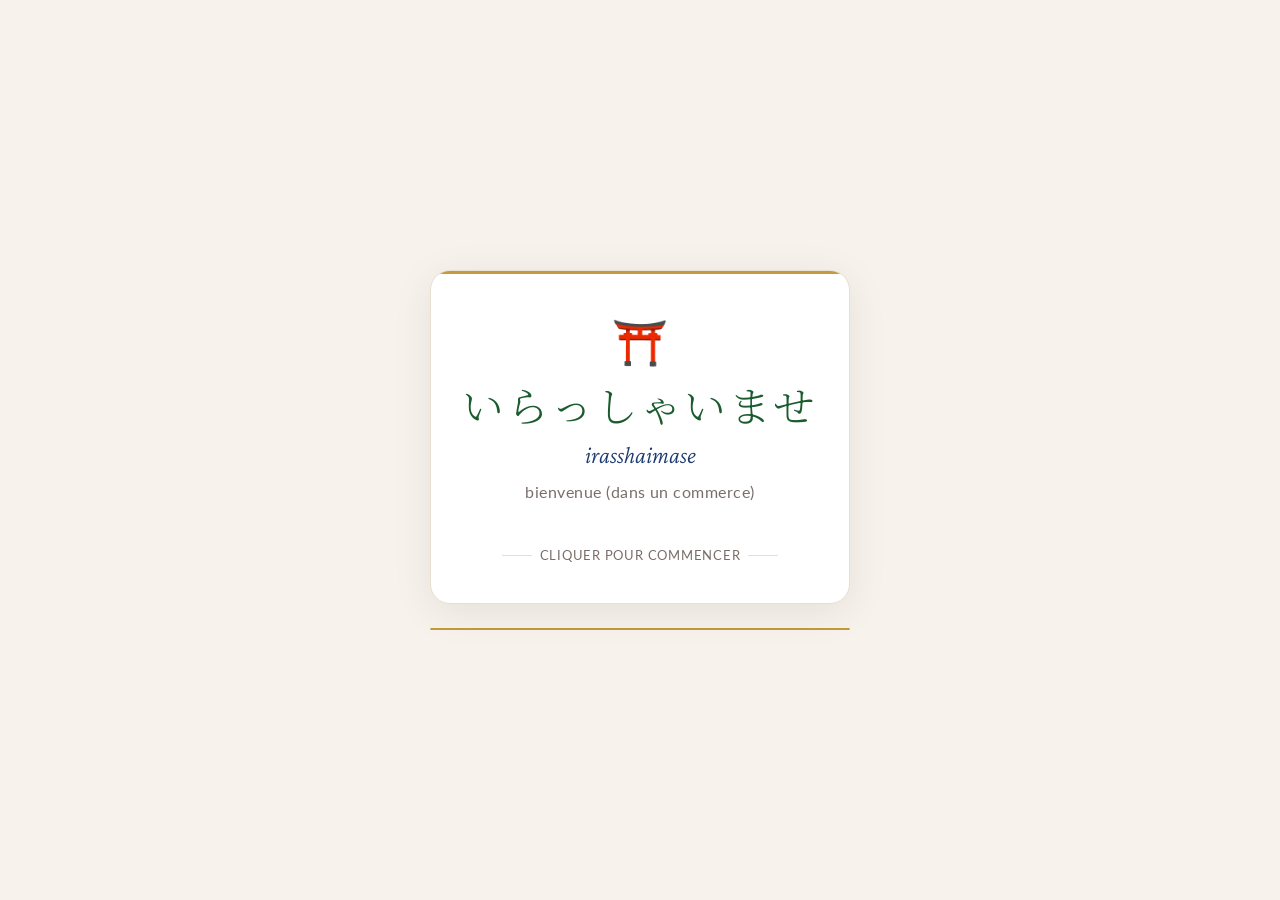
==== commit f2766d50: "Add files via upload" ====
--- a/flashcards_2028.html
+++ b/flashcards_2028.html
@@ -1159,6 +1159,14 @@
   text-align: center;
   font-variant-numeric: tabular-nums;
 }
+
+/* ── BARRE NAV UNIFIÉE (flash + quiz) ── */
+.unified-nav {
+  display: flex;
+  gap: 8px;
+  margin-top: .75rem;
+}
+.unified-nav .ctrl-btn { flex: 1; }
 
 /* séparateur vertical */
 .sep { width: 1px; height: 14px; background: var(--washi-mid); }
@@ -1830,12 +1838,11 @@
       <button class="ctrl-btn good" onclick="answer(true)">✓ Je savais</button>
       <button class="ctrl-btn exemple" id="btn-exemple-flash" onclick="openExemplesFlash()" title="Voir des phrases exemples">💬 Exemple</button>
     </div>
-    <div class="nav-row">
-      <button class="nav-btn" onclick="prevCard()">←</button>
-      <span class="nav-count" id="nav-count">1 / —</span>
-      <button class="nav-btn" onclick="nextCard()">→</button>
-    </div>
-    <button class="btn-dice" id="btn-dice" onclick="diceCard(this)">🎲 Carte au hasard</button>
+    <div class="unified-nav" id="flash-nav">
+      <button class="ctrl-btn flip-btn" id="flash-prev-btn" onclick="prevCard()">← Précédent</button>
+      <button class="ctrl-btn flip-btn" id="flash-dice-btn" onclick="diceCard(this)" title="Carte au hasard" style="flex:0 0 auto;padding:12px 16px;">🎲</button>
+      <button class="ctrl-btn flip-btn" id="flash-next-btn" onclick="nextCard()">Suivant →</button>
+    </div>
     <div class="done-screen" id="done-screen">
       <div class="done-jp">お疲れ様！</div>
       <div class="done-score" id="done-pct"></div>
@@ -1863,6 +1870,11 @@
       </div>
     </div>
     <div class="quiz-options" id="quiz-options"></div>
+    <div class="unified-nav" id="quiz-nav">
+      <button class="ctrl-btn flip-btn" id="quiz-prev-btn" onclick="qNavPrev()">← Précédent</button>
+      <button class="ctrl-btn flip-btn" onclick="qNavDice()" title="Question aléatoire" style="flex:0 0 auto;padding:12px 16px;">🎲</button>
+      <button class="ctrl-btn flip-btn" id="quiz-next-btn" onclick="qNavNext()">Suivant →</button>
+    </div>
     <div class="done-screen" id="q-done-screen">
       <div class="done-jp">お疲れ様！</div>
       <div class="done-score" id="q-done-pct"></div>
@@ -2345,7 +2357,11 @@
   const pct = Math.round((idx / deck.length) * 100);
   document.getElementById('prog-bar').style.width = pct + '%';
   document.getElementById('prog-text').textContent = (idx+1) + ' / ' + deck.length;
-  document.getElementById('nav-count').textContent = (idx+1) + ' / ' + deck.length;
+  // Mettre à jour état boutons nav flash
+  const fp = document.getElementById('flash-prev-btn');
+  const fn = document.getElementById('flash-next-btn');
+  if(fp) fp.disabled = (idx === 0);
+  if(fn) fn.textContent = (idx >= deck.length - 1) ? '✓ Fin' : 'Suivant →';
   updateStats();
 }
 
@@ -2400,6 +2416,7 @@
   document.getElementById('done-screen').classList.add('visible');
   document.getElementById('ctrl-flip').style.display = 'none';
   document.getElementById('ctrl-answer').style.display = 'none';
+  document.getElementById('flash-nav').style.display = 'none';
   document.getElementById('prog-bar').style.width = '100%';
   const total = okCount + koCount;
   const pct = total > 0 ? Math.round((okCount / total) * 100) : 0;
@@ -2415,6 +2432,7 @@
 
 function restart() {
   document.getElementById('done-screen').classList.remove('visible');
+  document.getElementById('flash-nav').style.display = 'flex';
   buildDeck();
 }
 
@@ -2457,12 +2475,13 @@
   opts.forEach(opt => {
     const btn = document.createElement('button');
     btn.className = 'quiz-opt';
+    btn.dataset.isCorrect = (opt === c) ? '1' : '0';
     if(directionMode === 'fr-jp') {
       // Options : kana + romaji
       btn.innerHTML = `<strong style="color:var(--col-kana);font-family:var(--font-jp)">${opt.kana}</strong><br><span style="font-size:12px;color:var(--col-romaji);font-style:italic">${opt.romaji}</span>`;
     } else {
-      // Options : romaji + français (mode original)
-      btn.innerHTML = `<strong style="color:var(--col-romaji)">${opt.romaji}</strong><br><span style="font-size:12px;color:var(--col-fr)">${opt.fr}</span>`;
+      // Options JP→FR : affiche fr seulement au départ, romaji caché
+      btn.innerHTML = `<span class="quiz-romaji-hidden" style="font-size:12px;color:var(--col-romaji);font-style:italic;display:none">${opt.romaji}</span><span style="font-size:12px;color:var(--col-fr)">${opt.fr}</span>`;
     }
     btn.onclick = () => selectQuizOpt(btn, opt === c);
     container.appendChild(btn);
@@ -2471,26 +2490,88 @@
   const pct = Math.round((qIdx / qDeck.length) * 100);
   document.getElementById('q-prog-bar').style.width = pct + '%';
   document.getElementById('q-prog-text').textContent = (qIdx+1) + ' / ' + qDeck.length;
+  updateQuizNav();
 }
 
 function selectQuizOpt(btn, correct) {
+  // Désactiver tous les boutons options
   document.querySelectorAll('.quiz-opt').forEach(b => { b.disabled = true; });
+
+  // Mode JP→FR : révéler romaji
+  if(directionMode === 'jp-fr') {
+    document.querySelectorAll('.quiz-opt').forEach(b => {
+      const romEl = b.querySelector('.quiz-romaji-hidden');
+      if(romEl) {
+        const frText = b.querySelector('span:not(.quiz-romaji-hidden)')?.textContent || '';
+        const romText = romEl.textContent;
+        b.innerHTML = `<strong style="color:var(--col-romaji)">${romText}</strong><br><span style="font-size:12px;color:var(--col-fr)">${frText}</span>`;
+      }
+    });
+  }
+
+  // Mode FR→JP : énoncer le japonais + ajouter traduction FR dans les cases fausses
+  if(directionMode === 'fr-jp') {
+    const correctCard = qDeck[qIdx];
+    speakJP(correctCard.kana);
+    document.querySelectorAll('.quiz-opt').forEach(b => {
+      if(b.dataset.isCorrect === '0') {
+        const kanaEl = b.querySelector('strong');
+        if(kanaEl) {
+          const kana = kanaEl.textContent.trim();
+          const card = qDeck.find(d => d.kana === kana) || CARDS.find(d => d.kana === kana);
+          if(card) {
+            b.innerHTML += `<br><span style="font-size:11px;color:var(--ink-faint);margin-top:3px;display:block">${card.fr}</span>`;
+          }
+        }
+      }
+    });
+  }
+
   btn.classList.add(correct ? 'correct' : 'wrong');
   if(!correct) {
-    // montrer la bonne
     document.querySelectorAll('.quiz-opt').forEach(b => {
-      if(!b.classList.contains('wrong')) b.classList.add('correct');
+      if(b.dataset.isCorrect === '1') b.classList.add('correct');
     });
     qKo++;
   } else { qOk++; }
   document.getElementById('stat-ok').textContent = qOk;
   document.getElementById('stat-ko').textContent = qKo;
-  setTimeout(() => { qIdx++; showQuizCard(); }, 900);
+
+  // Mettre à jour le bouton Suivant selon position
+  updateQuizNav();
+}
+
+function updateQuizNav() {
+  const prevBtn = document.getElementById('quiz-prev-btn');
+  const nextBtn = document.getElementById('quiz-next-btn');
+  if(prevBtn) prevBtn.disabled = (qIdx === 0);
+  if(nextBtn) {
+    if(qIdx + 1 >= qDeck.length) {
+      nextBtn.textContent = '✓ Résultats';
+    } else {
+      nextBtn.textContent = 'Suivant →';
+    }
+  }
+}
+
+function qNavPrev() {
+  if(qIdx > 0) { qIdx--; showQuizCard(); }
+}
+
+function qNavNext() {
+  if(qIdx + 1 >= qDeck.length) { showQDone(); }
+  else { qIdx++; showQuizCard(); }
+}
+
+function qNavDice() {
+  qIdx = Math.floor(Math.random() * qDeck.length);
+  showQuizCard();
 }
 
 function showQDone() {
   document.getElementById('q-done-screen').classList.add('visible');
   document.getElementById('quiz-options').style.display = 'none';
+  document.getElementById('quiz-nav').style.display = 'none';
   const total = qOk + qKo;
   const pct = total > 0 ? Math.round((qOk/total)*100) : 0;
   document.getElementById('q-done-pct').textContent = pct + '%';
@@ -2503,6 +2584,7 @@
 
 function qRestart() {
   document.getElementById('q-done-screen').classList.remove('visible');
+  document.getElementById('quiz-nav').style.display = 'flex';
   buildDeck();
 }
 
@@ -2798,6 +2880,7 @@
   btn.classList.add('rolling');
   btn.addEventListener('animationend', () => btn.classList.remove('rolling'), { once:true });
   document.getElementById('done-screen').classList.remove('visible');
+  document.getElementById('flash-nav').style.display = 'flex';
   document.getElementById('ctrl-flip').style.display = 'flex';
   document.getElementById('ctrl-answer').style.display = 'none';
   showCard();
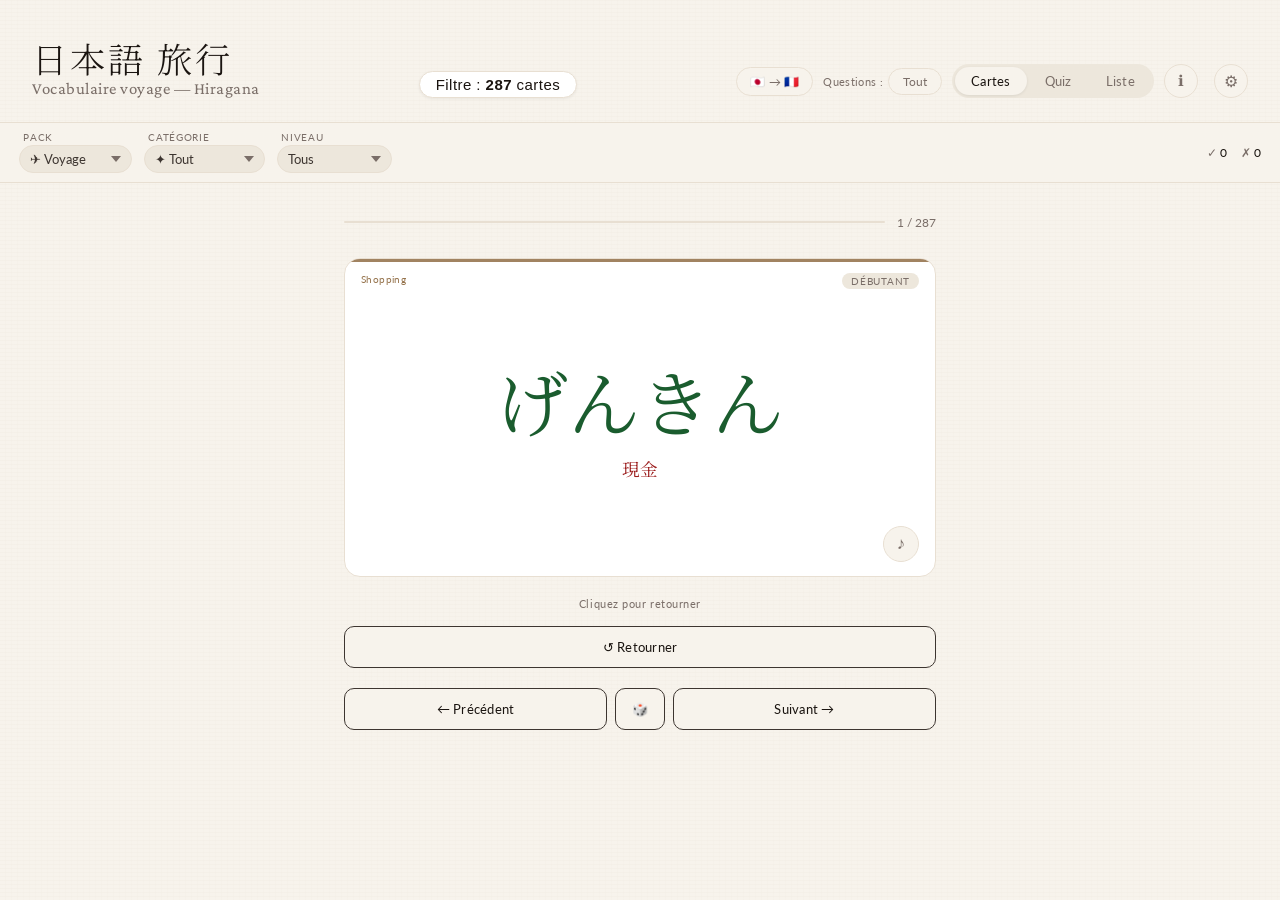
==== commit 024c61c0: "Add files via upload" ====
--- a/flashcards_2028.html
+++ b/flashcards_2028.html
@@ -568,6 +568,40 @@
 }
 .font-opt.active small { color: var(--ink); }
 
+/* ── SÉLECTEUR NOMBRE DE QUESTIONS QUIZ ── */
+.quiz-count-wrap {
+  display: none;          /* visible seulement en mode quiz */
+  align-items: center;
+  gap: 5px;
+}
+.quiz-count-wrap.visible { display: flex; }
+.quiz-count-label {
+  font-size: 11px;
+  color: var(--ink-faint);
+  letter-spacing: .03em;
+  white-space: nowrap;
+}
+.quiz-count-sel {
+  padding: 5px 10px;
+  border: 1px solid var(--washi-mid);
+  border-radius: 20px;
+  background: var(--washi);
+  font-family: var(--font-body);
+  font-size: 12px;
+  color: var(--ink-faint);
+  cursor: pointer;
+  transition: all .2s;
+  appearance: none;
+  -webkit-appearance: none;
+  text-align: center;
+  min-width: 54px;
+}
+.quiz-count-sel:hover, .quiz-count-sel:focus {
+  border-color: var(--gold);
+  color: var(--gold);
+  outline: none;
+}
+
 /* ── BOUTON DIRECTION (JP→FR / FR→JP) ── */
 .btn-direction {
   padding: 6px 13px;
@@ -1542,6 +1576,18 @@
   </div>
   <div class="header-right">
     <button class="btn-direction" id="btn-direction" onclick="toggleDirection()" title="Basculer le sens des exercices">🇯🇵 → 🇫🇷</button>
+    <div class="quiz-count-wrap" id="quiz-count-wrap">
+      <span class="quiz-count-label">Questions&nbsp;:</span>
+      <select class="quiz-count-sel" id="quiz-count-sel" onchange="onQuizCountChange(this.value)" title="Nombre de questions">
+        <option value="all" selected>Tout</option>
+        <option value="5">5</option>
+        <option value="10">10</option>
+        <option value="15">15</option>
+        <option value="20">20</option>
+        <option value="25">25</option>
+        <option value="30">30</option>
+      </select>
+    </div>
     <div class="mode-toggle">
       <button class="mode-btn active" id="btn-mode-flash" onclick="setMode('flash')">Cartes</button>
       <button class="mode-btn" id="btn-mode-quiz" onclick="setMode('quiz')">Quiz</button>
@@ -1625,7 +1671,7 @@
 
     <!-- PACKS -->
     <div class="info-section">
-      <div class="info-section-title">Les deux packs</div>
+      <div class="info-section-title">Les quatre packs</div>
       <div class="info-pack-grid">
         <div class="info-pack-card">
           <div class="info-pack-title">✈ Pack Voyage</div>
@@ -1645,9 +1691,27 @@
             🍱 Nourriture &nbsp;·&nbsp; 📍 Lieux &nbsp;·&nbsp; 💭 Émotions
           </div>
         </div>
+        <div class="info-pack-card">
+          <div class="info-pack-title">📖 Pack Perso</div>
+          <div class="info-pack-count">~489 cartes</div>
+          <div class="info-pack-themes">
+            📝 Assimil &nbsp;·&nbsp; 🍜 Gastronomie &nbsp;·&nbsp; 🟢 Michelin<br>
+            ⚡ Verbes &nbsp;·&nbsp; 🍱 Nourriture &nbsp;·&nbsp; 🚃 Transport<br>
+            📐 Grammaire &nbsp;·&nbsp; 💬 Expressions &nbsp;·&nbsp; ⛩ Culture
+          </div>
+        </div>
+        <div class="info-pack-card">
+          <div class="info-pack-title">🎌 Pack JLPT N5</div>
+          <div class="info-pack-count">723 cartes</div>
+          <div class="info-pack-themes">
+            ⚡ Verbes &nbsp;·&nbsp; ✎ Adjectifs &nbsp;·&nbsp; 🏷 Noms<br>
+            🙏 Salutations &nbsp;·&nbsp; 📍 Lieux &nbsp;·&nbsp; 🕐 Temps<br>
+            🔢 Nombres &nbsp;·&nbsp; 💬 Expressions &nbsp;·&nbsp; 📐 Grammaire
+          </div>
+        </div>
       </div>
       <p class="info-p" style="margin-top:.7rem">
-        Le sélecteur <strong>Pack</strong> en haut permet de basculer entre les deux packs.
+        Le sélecteur <strong>Pack</strong> en haut permet de basculer entre les quatre packs.
         Les onglets de thèmes et le contenu se mettent à jour automatiquement.
       </p>
     </div>
@@ -1761,10 +1825,11 @@
     <div class="info-section">
       <div class="info-section-title">Architecture des fichiers</div>
       <p class="info-p">
-        L'application est composée de 3 fichiers statiques, déployables sur GitHub Pages sans serveur :<br><br>
+        L'application est composée de 4 fichiers statiques, déployables sur GitHub Pages sans serveur :<br><br>
         &nbsp;&nbsp;• <code>flashcards_2028.html</code> — interface, styles et logique complète<br>
         &nbsp;&nbsp;• <code>dictionnaire_2028.js</code> — Pack Voyage + Pack Quotidien + Pack Complet (exemples inclus)<br>
-        &nbsp;&nbsp;• <code>dico_perso_2028.js</code> — Pack Perso : vocabulaire Assimil, Gastronomie, Michelin
+        &nbsp;&nbsp;• <code>dico_perso_2028.js</code> — Pack Perso : vocabulaire Assimil, Gastronomie, Michelin<br>
+        &nbsp;&nbsp;• <code>dico_kanpai_JLPT_n5.js</code> — Pack JLPT N5 : 723 entrées Kanpai enrichies
       </p>
     </div>
 
@@ -1910,6 +1975,7 @@
 
 <script src="dictionnaire_2028.js"></script>
 <script src="dico_perso_2028.js"></script>
+<script src="dico_kanpai_JLPT_n5.js"></script>
 
 <script>
 // ═══════════════════════════════════════
@@ -1998,6 +2064,26 @@
       quotidien:   { label:'Quotidien',       icon:'🌸', color:'#5a3a5a' },
     }
   },
+  kanpai_n5: {
+    label:'JLPT N5', icon:'🎌',
+    themes: {
+      verbes:      { label:'Verbes',          icon:'⚡', color:'#5a4a1a' },
+      adjectifs:   { label:'Adjectifs',       icon:'✎', color:'#3a5a3a' },
+      noms:        { label:'Noms',            icon:'🏷', color:'#2a4a6e' },
+      nombres:     { label:'Nombres',         icon:'🔢', color:'#2a4a6e' },
+      expressions: { label:'Expressions',     icon:'💬', color:'#5a1a5a' },
+      mots_outils: { label:'Mots-outils',     icon:'⟡', color:'#3d5a3d' },
+      salutations: { label:'Salutations',     icon:'🙏', color:'#6b3a6b' },
+      transport:   { label:'Transport',       icon:'🚃', color:'#1e3a5f' },
+      nourriture:  { label:'Nourriture',      icon:'🍱', color:'#8a3a1a' },
+      temps:       { label:'Temps',           icon:'🕐', color:'#4a4a1a' },
+      lieux:       { label:'Lieux',           icon:'📍', color:'#1a4a5a' },
+      famille:     { label:'Famille',         icon:'👨‍👩‍👧', color:'#6b4a1a' },
+      couleurs:    { label:'Couleurs',        icon:'🎨', color:'#7a2a5a' },
+      corps:       { label:'Corps',           icon:'🧍', color:'#5a3a6b' },
+      grammaire:   { label:'Grammaire',       icon:'📐', color:'#1a3a5a' },
+    }
+  },
 };
 
 let currentPack = 'voyage';
@@ -2012,6 +2098,8 @@
     packCards = DICTIONNAIRE_2028.slice();
   } else if(currentPack === 'perso') {
     packCards = DICO_PERSO_2028.slice();
+  } else if(currentPack === 'kanpai_n5') {
+    packCards = (typeof KANPAI_N5_ENTRIES !== 'undefined') ? KANPAI_N5_ENTRIES.slice() : [];
   } else {
     packCards = DICTIONNAIRE_2028.filter(e => e.pack === currentPack);
   }
@@ -2045,6 +2133,7 @@
 let qIdx  = 0;
 let qOk   = 0;
 let qKo   = 0;
+let quizCount = 'all'; // nombre de questions tirées au sort ('all' = toutes)
 
 // ═══════════════════════════════════════
 //  INIT
@@ -2054,6 +2143,14 @@
   buildPackSelector();
   buildSourceFilter();
   buildThemeNav();
+  // Synchroniser quizCount depuis le <select> (évite le bug de valeur mise en cache par le navigateur)
+  const qSel = document.getElementById('quiz-count-sel');
+  if(qSel) { qSel.value = 'all'; quizCount = 'all'; }
+  // Afficher le sélecteur et mettre le bon label pour le mode initial (flash)
+  const wrap = document.getElementById('quiz-count-wrap');
+  const lbl  = document.getElementById('quiz-count-label');
+  if(wrap) wrap.classList.add('visible');
+  if(lbl)  lbl.textContent = 'Cartes :';
   setTheme('all');
   showWelcome();
 }
@@ -2130,8 +2227,10 @@
   const group = document.getElementById('fsel-group-source');
   const sel = document.getElementById('sel-source');
   if(!group || !sel) return;
+  // Filtre source uniquement utile pour le pack Perso (3 sources : assimil, bouffe, michelin)
   if(currentPack !== 'perso') {
     group.style.display = 'none';
+    currentSource = 'all';
     return;
   }
   group.style.display = '';
@@ -2195,9 +2294,20 @@
   document.getElementById('list-mode').style.display  = m === 'list'  ? '' : 'none';
   // Barre de recherche visible uniquement en mode liste
   document.getElementById('search-strip').classList.toggle('visible', m === 'list');
+  // Sélecteur nb questions visible en modes cartes et quiz (pas liste)
+  const isCardOrQuiz = m === 'quiz' || m === 'flash';
+  document.getElementById('quiz-count-wrap').classList.toggle('visible', isCardOrQuiz);
+  if(isCardOrQuiz) {
+    document.getElementById('quiz-count-label').textContent = m === 'quiz' ? 'Questions :' : 'Cartes :';
+  }
   if(m !== 'list') clearSearch();
   if(m === 'list') buildList();
   else buildDeck();
+}
+
+function onQuizCountChange(val) {
+  quizCount = val === 'all' ? 'all' : parseInt(val);
+  if(currentMode === 'quiz' || currentMode === 'flash') buildDeck();
 }
 
 // ═══════════════════════════════════════
@@ -2224,11 +2334,11 @@
     ? CARDS.slice()
     : CARDS.filter(c => c.theme === currentTheme);
   if(currentLevel !== 'all') filtered = filtered.filter(c => c.level === parseInt(currentLevel));
-  // Filtre source (pack perso uniquement)
-  if(currentPack === 'perso' && currentSource !== 'all') {
+  // Filtre source (pack perso et kanpai_n5)
+  if((currentPack === 'perso' || currentPack === 'kanpai_n5') && currentSource !== 'all') {
     filtered = filtered.filter(c => c.source === currentSource);
   }
-  deck = shuffle(filtered);
+  deck = quizCount === 'all' ? shuffle(filtered) : cryptoSample(filtered, quizCount);
   idx = 0; okCount = 0; koCount = 0; isFlipped = false;
   updateStats();
 
@@ -2245,7 +2355,7 @@
     document.getElementById('empty-deck-quiz').classList.toggle('visible', isEmpty);
     document.getElementById('quiz-content').style.display = isEmpty ? 'none' : '';
     if(!isEmpty) {
-      qDeck = shuffle(filtered); qIdx = 0; qOk = 0; qKo = 0;
+      qDeck = quizCount === 'all' ? shuffle(filtered) : cryptoSample(filtered, quizCount); qIdx = 0; qOk = 0; qKo = 0;
       document.getElementById('q-done-screen').classList.remove('visible');
       document.getElementById('quiz-options').style.display = 'grid';
       showQuizCard();
@@ -2253,7 +2363,24 @@
   }
 }
 
-function shuffle(arr) { return arr.slice().sort(() => Math.random() - .5); }
+// Mélange Fisher-Yates avec crypto.getRandomValues (vrai hasard, différent à chaque session)
+function shuffle(arr) {
+  const a = arr.slice();
+  const rnd = new Uint32Array(a.length);
+  crypto.getRandomValues(rnd);
+  for (let i = a.length - 1; i > 0; i--) {
+    const j = rnd[i] % (i + 1);
+    [a[i], a[j]] = [a[j], a[i]];
+  }
+  return a;
+}
+
+// Tire n éléments distincts au hasard dans arr (crypto)
+function cryptoSample(arr, n) {
+  const shuffled = shuffle(arr);
+  return shuffled.slice(0, Math.min(n, shuffled.length));
+}
+
 
 // Taille de police adaptive selon longueur du kana
 function kanaFontSize(text) {
@@ -2287,8 +2414,9 @@
 //  FLASH MODE
 // ═══════════════════════════════════════
 function buildBackHTML(c) {
-  const themeColor = THEMES.find(t=>t.id===c.theme).color;
-  const themeLabel = THEMES.find(t=>t.id===c.theme).label;
+  const themeObj   = THEMES.find(t=>t.id===c.theme) || { color:'#4a3f78', label: c.theme_label || c.theme };
+  const themeColor = themeObj.color;
+  const themeLabel = themeObj.label;
   if(directionMode === 'fr-jp') {
     // Face arrière : japonais (kana + kanji + romaji) + rappel français en petit
     document.getElementById('card-back').innerHTML = `
@@ -2324,8 +2452,9 @@
   ci.classList.remove('flipped');
   isFlipped = false;
 
-  const themeColor = THEMES.find(t=>t.id===c.theme).color;
-  const themeLabel = THEMES.find(t=>t.id===c.theme).label;
+  const themeObj   = THEMES.find(t=>t.id===c.theme) || { color:'#4a3f78', label: c.theme_label || c.theme };
+  const themeColor = themeObj.color;
+  const themeLabel = themeObj.label;
   const fs = kanaFontSize(c.kana);
 
   if(directionMode === 'fr-jp') {
@@ -2380,7 +2509,8 @@
     // Activer/désactiver le bouton Exemple selon disponibilité
     const c = deck[idx];
     const entry = DICTIONNAIRE_2028.find(e => e.kana === c.kana)
-               || (typeof DICO_PERSO_2028 !== 'undefined' ? DICO_PERSO_2028.find(e => e.kana === c.kana) : null);
+               || (typeof DICO_PERSO_2028    !== 'undefined' ? DICO_PERSO_2028.find(e => e.kana === c.kana)    : null)
+               || (typeof KANPAI_N5_ENTRIES  !== 'undefined' ? KANPAI_N5_ENTRIES.find(e => e.kana === c.kana)  : null);
     const hasEx = (entry?.examples?.length ?? 0) > 0;
     const btnEx = document.getElementById('btn-exemple-flash');
     if(btnEx) btnEx.classList.toggle('disabled', !hasEx);
@@ -2442,19 +2572,21 @@
 function showQuizCard() {
   if(qIdx >= qDeck.length) { showQDone(); return; }
   const c = qDeck[qIdx];
-  const themeColor = THEMES.find(t=>t.id===c.theme).color;
+  const themeObj = THEMES.find(t=>t.id===c.theme) || { color:'#4a3f78', label: c.theme_label || c.theme };
+  const themeColor = themeObj.color;
+  const themeLabel = themeObj.label;
 
   if(directionMode === 'fr-jp') {
     // Question : français — Options : kana + romaji
     document.getElementById('q-card-front').innerHTML = `
-      <span class="card-theme-badge">${THEMES.find(t=>t.id===c.theme).label}</span>
+      <span class="card-theme-badge">${themeLabel}</span>
       <span class="card-level-badge">${c.level===1?'Débutant':c.level===2?'Intermédiaire':'Avancé'}</span>
       <div class="card-fr" style="font-size:clamp(1.3rem,4vw,2.2rem);font-weight:500">${c.fr}</div>
     `;
   } else {
     // Question : japonais — Options : romaji + français (mode original)
     document.getElementById('q-card-front').innerHTML = `
-      <span class="card-theme-badge">${THEMES.find(t=>t.id===c.theme).label}</span>
+      <span class="card-theme-badge">${themeLabel}</span>
       <span class="card-level-badge">${c.level===1?'Débutant':c.level===2?'Intermédiaire':'Avancé'}</span>
       <div class="card-kana" style="font-size:${kanaFontSize(c.kana)}">${c.kana}</div>
       ${c.kanji && c.kanji !== c.kana ? `<div class="card-kanji">${c.kanji}</div>` : ''}
@@ -2597,9 +2729,13 @@
     ? CARDS.slice()
     : CARDS.filter(c => c.theme === currentTheme);
   if(currentLevel !== 'all') filtered = filtered.filter(c => c.level === parseInt(currentLevel));
-  // Filtre source (pack perso uniquement)
-  if(currentPack === 'perso' && currentSource !== 'all') {
+  // Filtre source (pack perso et kanpai_n5)
+  if((currentPack === 'perso' || currentPack === 'kanpai_n5') && currentSource !== 'all') {
     filtered = filtered.filter(c => c.source === currentSource);
+  }
+  // Si une sélection partielle est active (quizCount ≠ 'all'), limiter aux cartes du deck courant
+  if(quizCount !== 'all' && deck && deck.length > 0) {
+    filtered = deck.slice();
   }
   // Filtre recherche
   const q = (currentSearch || '').trim().toLowerCase();
@@ -2677,7 +2813,7 @@
   const filtered = CARDS.filter(c => {
     if(currentTheme !== 'all' && c.theme !== currentTheme) return false;
     if(currentLevel !== 'all' && c.level !== parseInt(currentLevel)) return false;
-    if(currentPack === 'perso' && currentSource !== 'all' && c.source !== currentSource) return false;
+    if((currentPack === 'perso' || currentPack === 'kanpai_n5') && currentSource !== 'all' && c.source !== currentSource) return false;
     return true;
   });
   document.getElementById('stat-ok').textContent = okCount;
@@ -2801,7 +2937,8 @@
 
   // Exemples directement portés par chaque entrée du dictionnaire
   const entry = DICTIONNAIRE_2028.find(e => e.kana === card.kana)
-             || (typeof DICO_PERSO_2028 !== 'undefined' ? DICO_PERSO_2028.find(e => e.kana === card.kana) : null);
+             || (typeof DICO_PERSO_2028    !== 'undefined' ? DICO_PERSO_2028.find(e => e.kana === card.kana)    : null)
+             || (typeof KANPAI_N5_ENTRIES  !== 'undefined' ? KANPAI_N5_ENTRIES.find(e => e.kana === card.kana)  : null);
   const examples = entry?.examples ?? [];
 
   if(examples.length) {
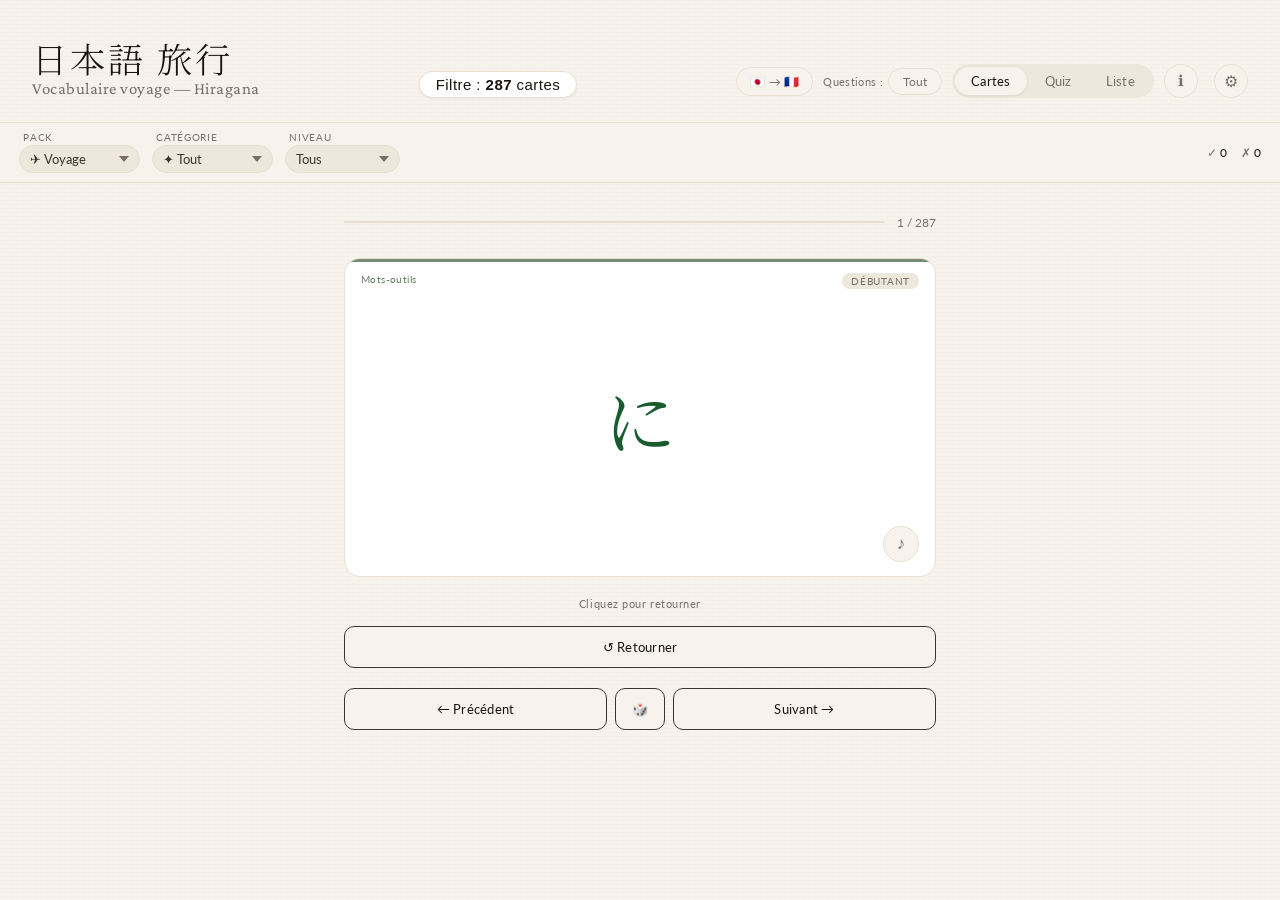
==== commit 576bfdee: "Add files via upload" ====
--- a/flashcards_2028.html
+++ b/flashcards_2028.html
@@ -1548,8 +1548,331 @@
   width: 0%;
   transition: width linear;
 }
+/* ═══════════════════════════════════════════════════════
+   PACK GRAMMAIRE — Styles
+═══════════════════════════════════════════════════════ */
+.gr-section-nav {
+  display: flex;
+  flex-wrap: wrap;
+  gap: 8px;
+  margin-bottom: 1.5rem;
+}
+.gr-section-btn {
+  background: var(--washi-dark);
+  border: 1px solid var(--washi-mid);
+  border-radius: 20px;
+  padding: 6px 14px;
+  font-size: 13px;
+  font-family: var(--font-body);
+  color: var(--ink-soft);
+  cursor: pointer;
+  transition: all .18s;
+}
+.gr-section-btn:hover { background: var(--washi-mid); }
+.gr-section-btn.active {
+  background: var(--navy);
+  color: #f7f3ec;
+  border-color: var(--navy);
+}
+.gr-romaji-toggle.active {
+  background: var(--teal) !important;
+  border-color: var(--teal) !important;
+  color: #f7f3ec !important;
+}
+.gr-regle {
+  background: #fff;
+  border: 1px solid var(--washi-mid);
+  border-radius: 10px;
+  padding: 1.2rem 1.4rem;
+  margin-bottom: 0;
+  box-shadow: 0 1px 4px rgba(0,0,0,.05);
+  transition: box-shadow .18s;
+}
+.gr-regle:hover { box-shadow: 0 3px 12px rgba(0,0,0,.09); }
+.gr-regle-btn {
+  display: flex;
+  align-items: center;
+  gap: 10px;
+  width: 100%;
+  background: var(--washi-dark);
+  border: 1px solid var(--washi-mid);
+  border-radius: 8px;
+  padding: 10px 14px;
+  font-size: 14px;
+  font-family: var(--font-body);
+  color: var(--ink);
+  cursor: pointer;
+  text-align: left;
+  transition: all .15s;
+}
+.gr-regle-btn:hover { background: var(--washi-mid); }
+.gr-regle-btn.open {
+  background: var(--navy-soft);
+  border-color: var(--navy);
+  border-bottom-left-radius: 0;
+  border-bottom-right-radius: 0;
+}
+.gr-regle-btn-icon {
+  font-size: 11px;
+  color: var(--ink-faint);
+  flex-shrink: 0;
+  transition: transform .15s;
+}
+[id^="gr-regle-content-"] .gr-regle {
+  border-top: none;
+  border-top-left-radius: 0;
+  border-top-right-radius: 0;
+  margin-bottom: .5rem;
+}
+
+.gr-regle-header {
+  display: flex;
+  align-items: flex-start;
+  justify-content: space-between;
+  gap: 1rem;
+  margin-bottom: .6rem;
+}
+.gr-regle-titre {
+  font-size: 15px;
+  font-weight: 600;
+  color: var(--ink);
+  font-family: var(--font-title);
+}
+.gr-niveau-badge {
+  font-size: 11px;
+  padding: 2px 8px;
+  border-radius: 10px;
+  white-space: nowrap;
+  flex-shrink: 0;
+}
+.gr-niveau-1 { background: #d4edda; color: #1e5e36; }
+.gr-niveau-2 { background: #fff3cd; color: #7a5800; }
+.gr-niveau-3 { background: #f8d7da; color: #721c24; }
+.gr-forme {
+  background: var(--washi-dark);
+  border-left: 3px solid var(--navy);
+  padding: 7px 12px;
+  margin: .6rem 0;
+  font-family: var(--font-jp);
+  font-size: 14px;
+  color: var(--navy);
+  border-radius: 0 6px 6px 0;
+}
+.gr-forme-romaji {
+  font-size: 11px;
+  color: var(--ink-faint);
+  font-style: italic;
+  margin-top: 2px;
+}
+.gr-resume {
+  font-size: 13px;
+  color: var(--ink-soft);
+  line-height: 1.55;
+  margin: .4rem 0;
+}
+.gr-piege {
+  background: #fff3cd;
+  border-left: 3px solid #c49a3c;
+  padding: 6px 10px;
+  font-size: 12px;
+  color: #7a5800;
+  border-radius: 0 5px 5px 0;
+  margin: .5rem 0;
+}
+.gr-piege::before { content: '⚠️ '; }
+.gr-astuce {
+  background: #e8f4fd;
+  border-left: 3px solid #2a7a6e;
+  padding: 6px 10px;
+  font-size: 12px;
+  color: #1a4a3e;
+  border-radius: 0 5px 5px 0;
+  margin: .5rem 0;
+}
+.gr-astuce::before { content: '💡 '; }
+.gr-exemples-toggle {
+  display: flex;
+  align-items: center;
+  gap: 6px;
+  background: none;
+  border: 1px solid var(--washi-mid);
+  border-radius: 16px;
+  padding: 4px 12px;
+  font-size: 12px;
+  color: var(--ink-soft);
+  cursor: pointer;
+  margin-top: .7rem;
+  transition: all .15s;
+}
+.gr-exemples-toggle:hover { background: var(--washi-dark); }
+.gr-exemples {
+  display: none;
+  margin-top: .8rem;
+  border-top: 1px solid var(--washi-mid);
+  padding-top: .8rem;
+}
+.gr-exemples.open { display: block; }
+.gr-ex-item {
+  margin-bottom: .7rem;
+  padding-bottom: .7rem;
+  border-bottom: 1px solid var(--washi-dark);
+}
+.gr-ex-item:last-child { border-bottom: none; margin-bottom: 0; padding-bottom: 0; }
+.gr-ex-jp {
+  font-family: var(--font-jp);
+  font-size: 15px;
+  color: var(--col-kana);
+  margin-bottom: 2px;
+}
+.gr-ex-romaji { font-size: 12px; color: var(--col-romaji); font-style: italic; }
+.gr-ex-fr { font-size: 13px; color: var(--ink-soft); margin-top: 1px; }
+.gr-tableau {
+  width: 100%;
+  border-collapse: collapse;
+  font-size: 12px;
+  margin: .7rem 0;
+}
+.gr-tableau th {
+  background: var(--navy);
+  color: #f7f3ec;
+  padding: 6px 8px;
+  text-align: left;
+  font-weight: 500;
+}
+.gr-tableau td {
+  padding: 5px 8px;
+  border-bottom: 1px solid var(--washi-mid);
+  vertical-align: top;
+}
+.gr-tableau tr:nth-child(even) td { background: var(--washi-dark); }
+.gr-tableau .ko { color: var(--navy); font-family: var(--font-jp); }
+.gr-tableau .so { color: var(--teal); font-family: var(--font-jp); }
+.gr-tableau .a  { color: #7a4a1a; font-family: var(--font-jp); }
+.gr-tableau .do { color: #8b0000; font-family: var(--font-jp); }
+
+/* Exercices grammaire */
+.gr-exo-zone {
+  margin-top: 1.5rem;
+  background: var(--washi-dark);
+  border-radius: 10px;
+  padding: 1.2rem;
+}
+.gr-exo-titre {
+  font-size: 13px;
+  font-weight: 600;
+  color: var(--ink-soft);
+  letter-spacing: .04em;
+  text-transform: uppercase;
+  margin-bottom: 1rem;
+}
+.gr-exo-card {
+  background: #fff;
+  border-radius: 8px;
+  padding: 1rem 1.2rem;
+  margin-bottom: 1rem;
+  border: 1px solid var(--washi-mid);
+}
+.gr-exo-enonce {
+  font-size: 14px;
+  color: var(--ink);
+  margin-bottom: .8rem;
+  line-height: 1.5;
+}
+.gr-exo-enonce .jp { font-family: var(--font-jp); color: var(--col-kana); }
+.gr-exo-type-badge {
+  display: inline-block;
+  font-size: 10px;
+  padding: 2px 6px;
+  border-radius: 8px;
+  background: var(--navy-soft);
+  color: var(--navy);
+  margin-bottom: .6rem;
+}
+.gr-exo-choix {
+  display: grid;
+  grid-template-columns: 1fr 1fr;
+  gap: 7px;
+  margin-top: .5rem;
+}
+.gr-exo-btn {
+  background: var(--washi-dark);
+  border: 1.5px solid var(--washi-mid);
+  border-radius: 8px;
+  padding: 8px 12px;
+  font-size: 14px;
+  font-family: var(--font-jp);
+  color: var(--ink);
+  cursor: pointer;
+  transition: all .15s;
+  text-align: center;
+}
+.gr-exo-btn:hover:not(:disabled) { background: var(--navy-soft); border-color: var(--navy); }
+.gr-exo-btn.correct { background: #d4edda; border-color: #28a745; color: #155724; }
+.gr-exo-btn.wrong   { background: #f8d7da; border-color: #dc3545; color: #721c24; }
+.gr-exo-input-wrap {
+  display: flex;
+  gap: 8px;
+  align-items: center;
+  margin-top: .5rem;
+}
+.gr-exo-input {
+  flex: 1;
+  background: var(--washi);
+  border: 1.5px solid var(--washi-mid);
+  border-radius: 8px;
+  padding: 8px 12px;
+  font-size: 14px;
+  font-family: var(--font-jp);
+  color: var(--ink);
+  outline: none;
+  transition: border-color .15s;
+}
+.gr-exo-input:focus { border-color: var(--navy); }
+.gr-exo-input.correct { border-color: #28a745; background: #d4edda; }
+.gr-exo-input.wrong   { border-color: #dc3545; background: #f8d7da; }
+.gr-exo-valider {
+  background: var(--navy);
+  color: #f7f3ec;
+  border: none;
+  border-radius: 8px;
+  padding: 8px 14px;
+  font-size: 13px;
+  cursor: pointer;
+  transition: opacity .15s;
+}
+.gr-exo-valider:hover { opacity: .85; }
+.gr-exo-feedback {
+  margin-top: .5rem;
+  font-size: 12px;
+  min-height: 18px;
+}
+.gr-exo-feedback.ok  { color: #155724; }
+.gr-exo-feedback.ko  { color: #721c24; }
+.gr-exo-score {
+  display: flex;
+  justify-content: space-between;
+  align-items: center;
+  padding: .7rem 0 .2rem;
+  font-size: 13px;
+  color: var(--ink-soft);
+}
+.gr-exo-score strong { color: var(--ink); }
+.gr-exo-reload {
+  background: var(--washi-dark);
+  border: 1px solid var(--washi-mid);
+  border-radius: 16px;
+  padding: 5px 14px;
+  font-size: 12px;
+  cursor: pointer;
+  color: var(--ink-soft);
+  transition: all .15s;
+}
+.gr-exo-reload:hover { background: var(--navy-soft); border-color: var(--navy); color: var(--navy); }
+.gr-modeles {
+  margin: .6rem 0;
+  overflow-x: auto;
+}
 </style>
-</head>
 <body>
 
 <!-- OVERLAY BIENVENUE -->
@@ -1702,11 +2025,20 @@
         </div>
         <div class="info-pack-card">
           <div class="info-pack-title">🎌 Pack JLPT N5</div>
-          <div class="info-pack-count">723 cartes</div>
+          <div class="info-pack-count">552 cartes</div>
           <div class="info-pack-themes">
             ⚡ Verbes &nbsp;·&nbsp; ✎ Adjectifs &nbsp;·&nbsp; 🏷 Noms<br>
             🙏 Salutations &nbsp;·&nbsp; 📍 Lieux &nbsp;·&nbsp; 🕐 Temps<br>
             🔢 Nombres &nbsp;·&nbsp; 💬 Expressions &nbsp;·&nbsp; 📐 Grammaire
+          </div>
+        </div>
+        <div class="info-pack-card">
+          <div class="info-pack-title">📐 Pack Grammaire</div>
+          <div class="info-pack-count">27 règles · 80+ exercices</div>
+          <div class="info-pack-themes">
+            ⟡ Particules (は が を に で…)<br>
+            👉 Démonstratifs KO-SO-A-DO<br>
+            ⚡ Conjugaison · 🔤 Phrases · ✎ Adjectifs · 🔢 Compteurs
           </div>
         </div>
       </div>
@@ -1829,7 +2161,8 @@
         &nbsp;&nbsp;• <code>flashcards_2028.html</code> — interface, styles et logique complète<br>
         &nbsp;&nbsp;• <code>dictionnaire_2028.js</code> — Pack Voyage + Pack Quotidien + Pack Complet (exemples inclus)<br>
         &nbsp;&nbsp;• <code>dico_perso_2028.js</code> — Pack Perso : vocabulaire Assimil, Gastronomie, Michelin<br>
-        &nbsp;&nbsp;• <code>dico_kanpai_JLPT_n5.js</code> — Pack JLPT N5 : 723 entrées Kanpai enrichies
+        &nbsp;&nbsp;• <code>dico_kanpai_JLPT_n5.js</code> — Pack JLPT N5 : 552 entrées Kanpai enrichies<br>
+        &nbsp;&nbsp;• <code>grammaire_2028.js</code> — Pack Grammaire : particules, démonstratifs, conjugaison, adjectifs, compteurs
       </p>
     </div>
 
@@ -1854,13 +2187,13 @@
         <!-- rempli par JS, visible uniquement pour le pack Perso -->
       </select>
     </div>
-    <div class="fsel-group">
+    <div class="fsel-group" id="fsel-group-theme">
       <span class="fsel-label">Catégorie</span>
       <select class="fsel" id="sel-theme" onchange="setTheme(this.value)">
         <!-- rempli par JS -->
       </select>
     </div>
-    <div class="fsel-group">
+    <div class="fsel-group" id="fsel-group-level">
       <span class="fsel-label">Niveau</span>
       <select class="fsel" id="sel-level" onchange="setLevel(this.value)">
         <option value="all">Tous</option>
@@ -1960,6 +2293,10 @@
     <span class="search-count" id="search-count"></span>
   </div>
   <div id="list-mode" class="word-list" style="display:none"></div>
+
+  <!-- MODE GRAMMAIRE -->
+  <div id="grammaire-mode" style="display:none; padding: 1rem 1rem 3rem;">
+  </div>
 </main>
 
 <!-- MODALE EXEMPLES -->
@@ -1976,6 +2313,7 @@
 <script src="dictionnaire_2028.js"></script>
 <script src="dico_perso_2028.js"></script>
 <script src="dico_kanpai_JLPT_n5.js"></script>
+<script src="grammaire_2028.js"></script>
 
 <script>
 // ═══════════════════════════════════════
@@ -2084,6 +2422,17 @@
       grammaire:   { label:'Grammaire',       icon:'📐', color:'#1a3a5a' },
     }
   },
+  grammaire: {
+    label:'Grammaire', icon:'📐',
+    themes: {
+      particules:    { label:'Particules',            icon:'⟡',  color:'#1e3a5f' },
+      demonstratifs: { label:'Démonstratifs',         icon:'👉', color:'#2a7a6e' },
+      conjugaison:   { label:'Conjugaison',           icon:'⚡', color:'#5a4a1a' },
+      phrases:       { label:'Formation des phrases', icon:'🔤', color:'#6b3a6b' },
+      adjectifs:     { label:'Adjectifs',             icon:'✎',  color:'#3a5a3a' },
+      compteurs:     { label:'Compteurs',             icon:'🔢', color:'#2a4a6e' },
+    }
+  },
 };
 
 let currentPack = 'voyage';
@@ -2100,6 +2449,9 @@
     packCards = DICO_PERSO_2028.slice();
   } else if(currentPack === 'kanpai_n5') {
     packCards = (typeof KANPAI_N5_ENTRIES !== 'undefined') ? KANPAI_N5_ENTRIES.slice() : [];
+  } else if(currentPack === 'grammaire') {
+    // Le pack grammaire a une structure différente — on le gère à part
+    packCards = [];
   } else {
     packCards = DICTIONNAIRE_2028.filter(e => e.pack === currentPack);
   }
@@ -2199,17 +2551,6 @@
   });
 }
 
-function setPackFromSelect(id) {
-  currentPack = id;
-  currentTheme = 'all';
-  currentSource = 'all';
-  buildPackData();
-  buildPackSelector();
-  buildSourceFilter();
-  buildThemeNav();
-  setTheme('all');
-}
-
 function buildThemeNav() {
   const sel = document.getElementById('sel-theme');
   if(!sel) return;
@@ -2267,6 +2608,7 @@
 }
 
 function setTheme(id) {
+  if (currentPack === 'grammaire') return;
   currentTheme = id;
   const sel = document.getElementById('sel-theme');
   if(sel) sel.value = id;
@@ -2278,6 +2620,7 @@
 }
 
 function setLevel(l) {
+  if (currentPack === 'grammaire') return;
   currentLevel = l;
   const sel = document.getElementById('sel-level');
   if(sel) sel.value = l;
@@ -2287,6 +2630,22 @@
 
 function setMode(m) {
   currentMode = m;
+
+  // Pack grammaire — bloquer les modes standard
+  if (currentPack === 'grammaire') {
+    document.querySelectorAll('.mode-btn').forEach(b => b.classList.remove('active'));
+    ['flash-mode','quiz-mode','list-mode'].forEach(id => {
+      const el = document.getElementById(id); if (el) el.style.display = 'none';
+    });
+    document.getElementById('search-strip').classList.remove('visible');
+    const grEl = document.getElementById('grammaire-mode');
+    if (grEl) grEl.style.display = 'block';
+    return;
+  }
+
+  const grEl = document.getElementById('grammaire-mode');
+  if (grEl) grEl.style.display = 'none';
+
   document.querySelectorAll('.mode-btn').forEach(b => b.classList.remove('active'));
   document.getElementById('btn-mode-' + m).classList.add('active');
   document.getElementById('flash-mode').style.display = m === 'flash' ? '' : 'none';
@@ -2330,6 +2689,7 @@
 }
 
 function buildDeck() {
+  if (currentPack === 'grammaire') return;
   let filtered = currentTheme === 'all'
     ? CARDS.slice()
     : CARDS.filter(c => c.theme === currentTheme);
@@ -3023,6 +3383,656 @@
   showCard();
 }
 
+
+// ═══════════════════════════════════════════════════════
+//  PACK GRAMMAIRE — Moteur complet
+// ═══════════════════════════════════════════════════════
+
+let grCurrentSection = 'all';   // section active dans le mode grammaire
+let grShowRomaji    = false;     // afficher romaji à la place des kana
+let grExoScores = { ok: 0, ko: 0 };  // score exercices session
+let grExoSession = [];           // exercices tirés au sort en cours
+
+// ── Affichage principal du mode grammaire
+function buildGrammaireMode() {
+  if (typeof GRAMMAIRE_2028 === 'undefined') {
+    document.getElementById('grammaire-mode').innerHTML =
+      '<p style="color:var(--ink-faint);padding:2rem;text-align:center">grammaire_2028.js non chargé.</p>';
+    return;
+  }
+  const container = document.getElementById('grammaire-mode');
+  container.innerHTML = '';
+
+  const meta = (typeof GRAMMAIRE_META !== 'undefined') ? GRAMMAIRE_META : { sections: {} };
+  const sections = meta.sections || {};
+
+  // ── Barre de navigation sections
+  const nav = document.createElement('div');
+  nav.className = 'gr-section-nav';
+
+  // Helper : créer un bouton de section
+  function makeSecBtn(id, label, active) {
+    const b = document.createElement('button');
+    b.className = 'gr-section-btn' + (active ? ' active' : '');
+    b.textContent = label;
+    b.type = 'button';
+    b.addEventListener('click', function(e) { e.stopPropagation(); grSetSection(id); });
+    return b;
+  }
+
+  nav.appendChild(makeSecBtn('all', '✦ Tout', grCurrentSection === 'all'));
+  Object.entries(sections).forEach(([id, s]) => {
+    nav.appendChild(makeSecBtn(id, s.icon + ' ' + s.label, grCurrentSection === id));
+  });
+
+  // Bouton toggle romaji — séparé à droite
+  const romajiBtn = document.createElement('button');
+  romajiBtn.type = 'button';
+  romajiBtn.className = 'gr-section-btn gr-romaji-toggle' + (grShowRomaji ? ' active' : '');
+  romajiBtn.title = 'Afficher le romaji à la place des kana';
+  romajiBtn.style.marginLeft = 'auto';
+  romajiBtn.textContent = grShowRomaji ? '🔤 Romaji' : 'あ Kana';
+  romajiBtn.addEventListener('click', function(e) { e.stopPropagation(); grToggleRomaji(); });
+  nav.appendChild(romajiBtn);
+
+  container.appendChild(nav);
+
+  // ── Règles filtrées — accordéon, masquées par défaut
+  const regles = grCurrentSection === 'all'
+    ? GRAMMAIRE_2028
+    : GRAMMAIRE_2028.filter(r => r.section === grCurrentSection);
+
+  const reglesWrap = document.createElement('div');
+  reglesWrap.id = 'gr-regles-wrap';
+  reglesWrap.style.marginTop = '1.5rem';
+
+  // Titre de section
+  if (grCurrentSection !== 'all') {
+    const s = sections[grCurrentSection] || {};
+    const titre = document.createElement('div');
+    titre.style.cssText = 'font-size:18px;font-weight:600;color:var(--ink);margin-bottom:1rem;display:flex;align-items:center;gap:8px;';
+    titre.innerHTML = `<span>${s.icon||'📐'}</span>${s.label||grCurrentSection}`;
+    reglesWrap.appendChild(titre);
+  }
+
+  // Bandeau "Cours" avec bouton tout ouvrir/fermer
+  const coursHeader = document.createElement('div');
+  coursHeader.style.cssText = 'display:flex;align-items:center;justify-content:space-between;margin-bottom:.8rem;';
+  coursHeader.innerHTML = `
+    <div style="font-size:13px;font-weight:600;color:var(--ink-soft);letter-spacing:.04em;text-transform:uppercase">
+      📖 Cours — ${regles.length} règle${regles.length > 1 ? 's' : ''}
+    </div>
+    <button id="gr-toggle-all-btn" class="gr-exo-reload" onclick="grToggleAllRegles()">
+      ▶ Tout afficher
+    </button>`;
+  reglesWrap.appendChild(coursHeader);
+
+  // Une ligne par règle : bouton + contenu masqué
+  regles.forEach(r => {
+    const wrapper = document.createElement('div');
+    wrapper.style.marginBottom = '.5rem';
+
+    // Bouton titre de la règle
+    const niveauClass = 'gr-niveau-' + r.niveau;
+    const btn = document.createElement('button');
+    btn.type = 'button';
+    btn.className = 'gr-regle-btn';
+    btn.dataset.regleId = r.id;
+    btn.innerHTML = `
+      <span class="gr-regle-btn-icon">▶</span>
+      <span class="gr-regle-btn-titre">${r.titre}</span>
+      <span class="gr-niveau-badge ${niveauClass}" style="margin-left:auto;flex-shrink:0">
+        ${r.niveau === 1 ? 'Essentiel' : r.niveau === 2 ? 'Intermédiaire' : 'Avancé'}
+      </span>`;
+    btn.addEventListener('click', () => grToggleRegle(r.id));
+
+    // Contenu de la règle — masqué par défaut
+    const content = document.createElement('div');
+    content.id = 'gr-regle-content-' + r.id;
+    content.style.display = 'none';
+    content.appendChild(buildGrRegleCard(r));
+
+    wrapper.appendChild(btn);
+    wrapper.appendChild(content);
+    reglesWrap.appendChild(wrapper);
+  });
+
+  container.appendChild(reglesWrap);
+
+  // ── Zone exercices — en dessous des cours
+  const exoZone = document.createElement('div');
+  exoZone.id = 'gr-exo-zone';
+  exoZone.className = 'gr-exo-zone';
+  exoZone.style.marginTop = '1.5rem';
+  container.appendChild(exoZone);
+  buildGrExoZone();
+
+  // Compteur header
+  const el = document.getElementById('card-count-summary');
+  if (el) el.innerHTML = '<strong>' + regles.length + '</strong> règle' + (regles.length > 1 ? 's' : '');
+}
+
+// ── Construit une carte-règle
+function buildGrRegleCard(r) {
+  const card = document.createElement('div');
+  card.className = 'gr-regle';
+  card.id = 'gr-r-' + r.id;
+
+  const niveauLabel = r.niveau === 1 ? 'Essentiel' : r.niveau === 2 ? 'Intermédiaire' : 'Avancé';
+  const niveauClass = 'gr-niveau-' + r.niveau;
+
+  let html = `
+    <div class="gr-regle-header">
+      <div class="gr-regle-titre">${r.titre}</div>
+      <span class="gr-niveau-badge ${niveauClass}">${niveauLabel}</span>
+    </div>
+    <div class="gr-resume">${r.resume}</div>`;
+
+  // Forme / pattern (si pas tableau)
+  if (r.forme && r.forme !== '— tableau —') {
+    html += `<div class="gr-forme">${r.forme}<div class="gr-forme-romaji">${r.romaji_forme || ''}</div></div>`;
+  }
+
+  // Tableau démonstratifs
+  if (r.tableau) {
+    html += buildGrTableauDemo(r.tableau);
+  }
+
+  // Tableau compteurs
+  if (r.tableau_compteurs) {
+    html += buildGrTableauCompteurs(r.tableau_compteurs);
+  }
+
+  // Tableau interrogatifs
+  if (r.tableau_interrogatifs) {
+    html += buildGrTableauInterrogatifs(r.tableau_interrogatifs);
+  }
+
+  // Modèles de conjugaison
+  if (r.modeles) {
+    html += buildGrModeles(r);
+  }
+
+  // Piège
+  if (r.piege) {
+    html += `<div class="gr-piege">${r.piege}</div>`;
+  }
+
+  // Astuce
+  if (r.astuces) {
+    html += `<div class="gr-astuce">${r.astuces}</div>`;
+  }
+
+  // Bouton exemples
+  if (r.examples && r.examples.length) {
+    const exId = 'gr-ex-' + r.id;
+    html += `<button class="gr-exemples-toggle" onclick="grToggleEx('${exId}')">💬 Exemples (${r.examples.length})</button>`;
+    html += `<div class="gr-exemples" id="${exId}">`;
+    r.examples.forEach(ex => {
+      // Toujours générer les deux lignes — le toggle romaji les manipule en live
+      html += `<div class="gr-ex-item">
+        <div class="gr-ex-jp">${ex.jp}
+          <button style="background:none;border:none;cursor:pointer;font-size:13px;margin-left:6px;color:var(--ink-faint)"
+            onclick="speakJP('${ex.jp.replace(/'/g,"\\'")}',this)" title="Écouter">♪</button>
+        </div>
+        <div class="gr-ex-romaji" ${grShowRomaji ? 'style="display:none"' : ''}>${ex.romaji}</div>
+        <div class="gr-ex-fr">${ex.fr}</div>
+      </div>`;
+    });
+    html += '</div>';
+  }
+
+  card.innerHTML = html;
+  return card;
+}
+
+// ── Tableau KO-SO-A-DO
+function buildGrTableauDemo(tableau) {
+  let h = `<div class="gr-modeles"><table class="gr-tableau">
+    <thead><tr>
+      <th>Usage</th>
+      <th class="ko">こ (KO)</th>
+      <th class="so">そ (SO)</th>
+      <th class="a">あ (A)</th>
+      <th class="do">ど (DO)</th>
+      <th>Note</th>
+    </tr></thead><tbody>`;
+  tableau.forEach(row => {
+    h += `<tr>
+      <td><strong>${row.usage}</strong></td>
+      <td class="ko">${row.ko}</td>
+      <td class="so">${row.so}</td>
+      <td class="a">${row.a}</td>
+      <td class="do">${row.dou}</td>
+      <td style="color:var(--ink-faint);font-size:11px">${row.note}</td>
+    </tr>`;
+  });
+  h += '</tbody></table></div>';
+  return h;
+}
+
+// ── Tableau compteurs
+function buildGrTableauCompteurs(tableau) {
+  let h = `<div class="gr-modeles"><table class="gr-tableau">
+    <thead><tr>
+      <th>Compteur</th><th>Romaji</th><th>Usage</th><th>Exceptions</th>
+    </tr></thead><tbody>`;
+  tableau.forEach(row => {
+    h += `<tr>
+      <td><strong style="font-family:var(--font-jp);color:var(--navy)">${row.compteur}</strong></td>
+      <td style="font-style:italic;color:var(--ink-faint)">${row.romaji}</td>
+      <td>${row.usage}</td>
+      <td style="font-size:11px;color:var(--ink-faint)">${row.exceptions}</td>
+    </tr>`;
+  });
+  h += '</tbody></table></div>';
+  return h;
+}
+
+// ── Tableau interrogatifs
+function buildGrTableauInterrogatifs(tableau) {
+  let h = `<div class="gr-modeles"><table class="gr-tableau">
+    <thead><tr><th>Japonais</th><th>Romaji</th><th>Sens</th></tr></thead><tbody>`;
+  tableau.forEach(row => {
+    h += `<tr>
+      <td style="font-family:var(--font-jp);color:var(--col-kana)">${row.jp}</td>
+      <td style="font-style:italic;color:var(--col-romaji)">${row.romaji}</td>
+      <td>${row.fr}</td>
+    </tr>`;
+  });
+  h += '</tbody></table></div>';
+  return h;
+}
+
+// ── Modèles conjugaison
+function buildGrModeles(r) {
+  if (!r.modeles || !r.modeles.length) return '';
+  // Déterminer les colonnes disponibles
+  const first = r.modeles[0];
+  const cols = Object.keys(first).filter(k => k !== 'fr');
+
+  const colLabels = {
+    dict: 'Forme dict.', masu: '〜ます', masen: '〜ません',
+    mashita: '〜ました', neg: '〜ませんでした',
+    te_form: 'Forme て', teimasu: '〜ています',
+    tai: '〜たいです', base: 'Verbe', na_form: 'Forme な',
+    passe: '〜かった', neg_passe: '〜くなかった',
+    romaji_masu: 'Romaji ます', romaji_masen: 'Romaji ません',
+  };
+
+  let h = `<div class="gr-modeles"><table class="gr-tableau"><thead><tr>`;
+  cols.forEach(c => { h += `<th>${colLabels[c] || c}</th>`; });
+  h += '<th>Sens</th></tr></thead><tbody>';
+
+  r.modeles.forEach(m => {
+    h += '<tr>';
+    cols.forEach(c => {
+      const isJP = !c.startsWith('romaji');
+      h += `<td style="${isJP ? 'font-family:var(--font-jp);color:var(--col-kana)' : 'font-style:italic;color:var(--col-romaji)'}">${m[c] || '—'}</td>`;
+    });
+    h += `<td style="color:var(--ink-soft)">${m.fr}</td></tr>`;
+  });
+
+  h += '</tbody></table></div>';
+  return h;
+}
+
+// ── Toggle exemples
+function grToggleEx(id) {
+  const el = document.getElementById(id);
+  if (!el) return;
+  el.classList.toggle('open');
+  const btn = el.previousElementSibling;
+  if (btn) btn.textContent = el.classList.contains('open')
+    ? btn.textContent.replace('💬', '🔼')
+    : btn.textContent.replace('🔼', '💬');
+}
+
+// ── Toggle une règle (accordéon)
+function grToggleRegle(regleId) {
+  const content = document.getElementById('gr-regle-content-' + regleId);
+  const btn = document.querySelector('[data-regle-id="' + regleId + '"]');
+  if (!content) return;
+  const isOpen = content.style.display !== 'none';
+  content.style.display = isOpen ? 'none' : 'block';
+  if (btn) {
+    const icon = btn.querySelector('.gr-regle-btn-icon');
+    if (icon) icon.textContent = isOpen ? '▶' : '▼';
+    btn.classList.toggle('open', !isOpen);
+  }
+}
+
+// ── Tout ouvrir / tout fermer
+function grToggleAllRegles() {
+  const contents = document.querySelectorAll('[id^="gr-regle-content-"]');
+  const allOpen  = [...contents].every(c => c.style.display !== 'none');
+  const toggleBtn = document.getElementById('gr-toggle-all-btn');
+  contents.forEach(c => {
+    const id = c.id.replace('gr-regle-content-', '');
+    const btn = document.querySelector('[data-regle-id="' + id + '"]');
+    c.style.display = allOpen ? 'none' : 'block';
+    if (btn) {
+      const icon = btn.querySelector('.gr-regle-btn-icon');
+      if (icon) icon.textContent = allOpen ? '▶' : '▼';
+      btn.classList.toggle('open', !allOpen);
+    }
+  });
+  if (toggleBtn) toggleBtn.textContent = allOpen ? '▶ Tout afficher' : '▼ Tout masquer';
+}
+
+// ── Changer de section
+function grSetSection(sectionId) {
+  grCurrentSection = sectionId;
+  buildGrammaireMode();
+}
+
+// ── Basculer romaji / kana — sans reconstruire tout le mode
+function grToggleRomaji() {
+  grShowRomaji = !grShowRomaji;
+
+  // 1. Mettre à jour le bouton toggle
+  const btn = document.querySelector('.gr-romaji-toggle');
+  if (btn) {
+    btn.textContent = grShowRomaji ? '🔤 Romaji' : 'あ Kana';
+    btn.classList.toggle('active', grShowRomaji);
+  }
+
+  // 2. Exemples des règles : .gr-ex-item → [.gr-ex-jp, .gr-ex-romaji, .gr-ex-fr]
+  document.querySelectorAll('.gr-ex-item').forEach(item => {
+    const jpEl     = item.querySelector('.gr-ex-jp');
+    const romajiEl = item.querySelector('.gr-ex-romaji');
+    if (!jpEl || !romajiEl) return;
+
+    if (grShowRomaji) {
+      if (!jpEl.dataset.kana) jpEl.dataset.kana = jpEl.innerHTML;
+      const audioBtn = jpEl.querySelector('button');
+      const romajiText = romajiEl.textContent.trim();
+      jpEl.style.cssText = 'font-family:var(--font-body);font-style:italic;color:var(--col-romaji);font-size:14px';
+      jpEl.innerHTML = romajiText + (audioBtn ? ' ' + audioBtn.outerHTML : '');
+      romajiEl.style.display = 'none';
+    } else {
+      if (jpEl.dataset.kana) { jpEl.innerHTML = jpEl.dataset.kana; delete jpEl.dataset.kana; }
+      jpEl.style.cssText = '';
+      romajiEl.style.display = '';
+    }
+  });
+
+  // 3. Phrases JP dans les exercices : div.gr-exo-jp (data-kana / data-romaji stockés à la génération)
+  document.querySelectorAll('.gr-exo-jp').forEach(el => {
+    const kana   = el.dataset.kana   || '';
+    const romaji = el.dataset.romaji || kana;
+    if (grShowRomaji) {
+      el.style.cssText = 'margin:.4rem 0;font-size:16px;font-family:var(--font-body);font-style:italic;color:var(--col-romaji)';
+      el.innerHTML = romaji.replace('___', '<span style="border-bottom:2px solid var(--navy);min-width:40px;display:inline-block;color:var(--navy)">＿＿</span>');
+    } else {
+      el.style.cssText = 'margin:.4rem 0;font-size:16px';
+      el.innerHTML = kana.replace('___', '<span style="border-bottom:2px solid var(--navy);min-width:40px;display:inline-block;color:var(--navy)">＿＿</span>');
+    }
+  });
+
+  // 4. Boutons QCM : .gr-exo-btn non désactivés (data-kana stocké à la génération)
+  document.querySelectorAll('.gr-exo-btn:not([disabled])').forEach(b => {
+    const kana = b.dataset.kana || b.textContent.trim();
+    if (!b.dataset.kana) b.dataset.kana = b.textContent.trim();
+    // Pour les particules, kana = romaji (même graphie) — on affiche tel quel dans les deux cas
+    // Si on veut distinguer, on pourrait stocker data-romaji, mais les particules sont identiques
+    b.textContent = kana; // reste kana (particules = mêmes en romaji)
+  });
+}
+
+// ═══════════════════════════════════════════════════════
+//  EXERCICES GRAMMAIRE — Moteur à la volée
+// ═══════════════════════════════════════════════════════
+
+function buildGrExoZone() {
+  const zone = document.getElementById('gr-exo-zone');
+  if (!zone || typeof GRAMMAIRE_2028 === 'undefined') return;
+
+  // Tirer 6 exercices aléatoires dans la section active
+  grExoSession = getGrExosAleatoires(6, grCurrentSection === 'all' ? null : grCurrentSection);
+  grExoScores = { ok: 0, ko: 0 };
+
+  if (!grExoSession.length) {
+    zone.innerHTML = '<p style="font-size:13px;color:var(--ink-faint)">Aucun exercice disponible pour cette section.</p>';
+    return;
+  }
+
+  let html = `
+    <div style="display:flex;align-items:center;justify-content:space-between;margin-bottom:.8rem;">
+      <div class="gr-exo-titre">📝 Exercices — s'entraîner à la volée</div>
+      <button class="gr-exo-reload" onclick="buildGrExoZone()">🎲 Nouveaux exercices</button>
+    </div>
+    <div class="gr-exo-score">
+      <span>Score session : <strong id="gr-score-ok">0</strong> ✓ / <strong id="gr-score-ko">0</strong> ✗</span>
+      <span style="font-size:11px;color:var(--ink-faint)">${grExoSession.length} exercices</span>
+    </div>`;
+
+  grExoSession.forEach((exo, i) => {
+    html += buildGrExoCard(exo, i);
+  });
+
+  zone.innerHTML = html;
+}
+
+function buildGrExoCard(exo, idx) {
+  const typeBadge = {
+    trou:         '✏️ Trou à compléter',
+    choix:        '🔘 Choix multiple',
+    traduction:   '🔄 Traduction',
+    construction: '🔧 Construction',
+  }[exo.type] || exo.type;
+
+  let corps = '';
+
+  if (exo.type === 'trou' || exo.type === 'choix') {
+    // Affiche la phrase avec le trou — data-kana et data-romaji stockés pour le toggle
+    const kanaEnonce   = exo.enonce_jp  || '';
+    const romajiEnonce = exo.romaji_jp  || exo.enonce_jp || '';
+    const displayJP    = grShowRomaji ? romajiEnonce : kanaEnonce;
+    const styleJP      = grShowRomaji
+      ? 'margin:.4rem 0;font-size:15px;font-family:var(--font-body);font-style:italic;color:var(--col-romaji)'
+      : 'margin:.4rem 0;font-size:16px';
+    const phraseJP = displayJP
+      ? `<div class="gr-exo-jp" data-kana="${kanaEnonce.replace(/"/g,'&quot;')}" data-romaji="${romajiEnonce.replace(/"/g,'&quot;')}"
+             style="${styleJP}"
+           >${displayJP.replace('___', '<span style="border-bottom:2px solid var(--navy);min-width:40px;display:inline-block;color:var(--navy)">＿＿</span>')}</div>`
+      : '';
+    const phraseFR = `<div style="font-size:13px;color:var(--ink-soft)">${exo.enonce_fr}</div>`;
+
+    if (exo.type === 'choix' && exo.mauvaises_reponses && exo.mauvaises_reponses.length) {
+      // QCM — boutons, stocker kana dans data-kana sur chaque bouton
+      const choix = shuffleArr([...exo.bonnes_reponses.slice(0,1), ...exo.mauvaises_reponses.slice(0,3)]);
+      corps = `${phraseFR}${phraseJP}
+        <div class="gr-exo-choix" id="gr-exo-choix-${idx}">
+          ${choix.map(c => `<button class="gr-exo-btn" data-kana="${escJs(c)}" onclick="grCheckChoix(this, '${escJs(c)}', ${idx}, ${JSON.stringify(exo.bonnes_reponses).replace(/"/g,"'")})">${grShowRomaji ? (exo.romaji_choix && exo.romaji_choix[c] || c) : c}</button>`).join('')}
+        </div>
+        <div class="gr-exo-feedback" id="gr-fb-${idx}"></div>`;
+    } else {
+      // Saisie libre
+      corps = `${phraseFR}${phraseJP}
+        <div class="gr-exo-input-wrap">
+          <input class="gr-exo-input" id="gr-exo-inp-${idx}" type="text" placeholder="Votre réponse…"
+            onkeydown="if(event.key==='Enter') grCheckInput(${idx}, ${JSON.stringify(exo.bonnes_reponses).replace(/"/g,"'")})">
+          <button class="gr-exo-valider" onclick="grCheckInput(${idx}, ${JSON.stringify(exo.bonnes_reponses).replace(/"/g,"'")})">✓</button>
+        </div>
+        <div class="gr-exo-feedback" id="gr-fb-${idx}"></div>`;
+    }
+
+  } else if (exo.type === 'traduction' || exo.type === 'construction') {
+    corps = `<div style="font-size:13px;color:var(--ink-soft);margin-bottom:.3rem">${exo.enonce_fr}</div>
+      <div class="gr-exo-input-wrap">
+        <input class="gr-exo-input" id="gr-exo-inp-${idx}" type="text" placeholder="Écrivez en japonais (romaji accepté)…"
+          onkeydown="if(event.key==='Enter') grCheckInput(${idx}, ${JSON.stringify(exo.bonnes_reponses).replace(/"/g,"'")})">
+        <button class="gr-exo-valider" onclick="grCheckInput(${idx}, ${JSON.stringify(exo.bonnes_reponses).replace(/"/g,"'")})">✓</button>
+      </div>
+      <div class="gr-exo-feedback" id="gr-fb-${idx}"></div>`;
+  }
+
+  return `<div class="gr-exo-card">
+    <span class="gr-exo-type-badge">${typeBadge}</span>
+    <div class="gr-exo-enonce">${corps}</div>
+  </div>`;
+}
+
+// ── Vérifie un choix multiple
+function grCheckChoix(btn, valeur, idx, bonnes) {
+  const zone = document.getElementById('gr-exo-choix-' + idx);
+  if (!zone) return;
+  zone.querySelectorAll('.gr-exo-btn').forEach(b => { b.disabled = true; });
+
+  const correct = bonnes.includes(valeur);
+  btn.classList.add(correct ? 'correct' : 'wrong');
+  if (!correct) {
+    zone.querySelectorAll('.gr-exo-btn').forEach(b => {
+      if (bonnes.includes(b.textContent.trim())) b.classList.add('correct');
+    });
+  }
+
+  const fb = document.getElementById('gr-fb-' + idx);
+  if (fb) {
+    fb.className = 'gr-exo-feedback ' + (correct ? 'ok' : 'ko');
+    fb.textContent = correct ? '✓ Correct !' : '✗ Réponse : ' + bonnes[0];
+  }
+  grUpdateScore(correct);
+}
+
+// ── Vérifie une saisie libre
+function grCheckInput(idx, bonnes) {
+  const inp = document.getElementById('gr-exo-inp-' + idx);
+  if (!inp || inp.disabled) return;
+  inp.disabled = true;
+
+  const val = inp.value.trim().toLowerCase();
+  const correct = bonnes.some(b => {
+    // Normaliser : enlever les espaces superflus, accepter hiragana ou romaji proche
+    return b.trim().toLowerCase() === val ||
+           b.trim().toLowerCase().replace(/\s+/g,'') === val.replace(/\s+/g,'');
+  });
+
+  inp.classList.add(correct ? 'correct' : 'wrong');
+  const fb = document.getElementById('gr-fb-' + idx);
+  if (fb) {
+    fb.className = 'gr-exo-feedback ' + (correct ? 'ok' : 'ko');
+    fb.textContent = correct ? '✓ Parfait !' : '✗ Attendu : ' + bonnes[0];
+  }
+  grUpdateScore(correct);
+}
+
+// ── Met à jour le score session
+function grUpdateScore(correct) {
+  if (correct) grExoScores.ok++;
+  else grExoScores.ko++;
+  const ok = document.getElementById('gr-score-ok');
+  const ko = document.getElementById('gr-score-ko');
+  if (ok) ok.textContent = grExoScores.ok;
+  if (ko) ko.textContent = grExoScores.ko;
+}
+
+// ── Tire N exercices aléatoires
+function getGrExosAleatoires(n, sectionId) {
+  const pool = [];
+  GRAMMAIRE_2028.forEach(regle => {
+    if (sectionId && regle.section !== sectionId) return;
+    (regle.exercices || []).forEach(exo => {
+      pool.push({ ...exo, regle_id: regle.id, regle_titre: regle.titre });
+    });
+  });
+  return shuffleArr(pool).slice(0, n);
+}
+
+// ── Utilitaire : mélange un tableau
+function shuffleArr(arr) {
+  const a = arr.slice();
+  for (let i = a.length - 1; i > 0; i--) {
+    const j = Math.floor(Math.random() * (i + 1));
+    [a[i], a[j]] = [a[j], a[i]];
+  }
+  return a;
+}
+
+// ── Utilitaire : échappe pour attribut JS inline
+function escJs(str) {
+  return (str || '').replace(/\\/g,'\\\\').replace(/'/g,"\\'").replace(/"/g,'\\"');
+}
+
+// ═══════════════════════════════════════════════════════
+//  Intégration dans setMode / setPackFromSelect
+// ═══════════════════════════════════════════════════════
+
+// Remplace setPackFromSelect pour intercepter le pack grammaire
+function setPackFromSelect(packId) {
+  currentPack = packId;
+  currentTheme = 'all';
+  currentLevel = 'all';
+  currentSource = 'all';
+  okCount = 0; koCount = 0;
+
+  buildPackData();
+
+  // Synchroniser selects
+  const selTheme = document.getElementById('sel-theme');
+  if (selTheme) selTheme.value = 'all';
+  const selLevel = document.getElementById('sel-level');
+  if (selLevel) selLevel.value = 'all';
+  const selSource = document.getElementById('sel-source');
+  if (selSource) selSource.value = 'all';
+
+  // Source filter visibility
+  const fselSource = document.getElementById('fsel-group-source');
+  if (fselSource) fselSource.style.display = (packId === 'perso' || packId === 'kanpai_n5') ? 'flex' : 'none';
+  if (packId === 'perso') buildSourceFilter();
+
+  buildThemeNav();
+
+  if (packId === 'grammaire') {
+    // Masquer les contrôles inutiles pour grammaire
+    const dirBtn = document.getElementById('btn-direction');
+    const qcWrap = document.getElementById('quiz-count-wrap');
+    if (dirBtn) dirBtn.style.display = 'none';
+    if (qcWrap) qcWrap.style.display = 'none';
+    // Désactiver uniquement Catégorie et Niveau (pas Pack)
+    const fselTheme = document.getElementById('fsel-group-theme');
+    const fselLevel = document.getElementById('fsel-group-level');
+    if (fselTheme) { fselTheme.style.pointerEvents = 'none'; fselTheme.style.opacity = '.4'; }
+    if (fselLevel) { fselLevel.style.pointerEvents = 'none'; fselLevel.style.opacity = '.4'; }
+    // Griser les boutons de mode
+    ['flash','quiz','list'].forEach(m => {
+      const b = document.getElementById('btn-mode-' + m);
+      if (b) { b.classList.remove('active'); b.style.opacity = '.4'; b.style.pointerEvents = 'none'; }
+    });
+    // Afficher mode grammaire
+    const grEl = document.getElementById('grammaire-mode');
+    if (grEl) grEl.style.display = 'block';
+    document.getElementById('flash-mode').style.display = 'none';
+    document.getElementById('quiz-mode').style.display = 'none';
+    const listEl = document.getElementById('list-mode');
+    const searchEl = document.getElementById('search-strip');
+    if (listEl) listEl.style.display = 'none';
+    if (searchEl) searchEl.style.display = 'none';
+    buildGrammaireMode();
+  } else {
+    // Réactiver la filter-bar
+    const filterBar = document.getElementById('filter-bar');
+    if (filterBar) filterBar.style.pointerEvents = '';
+    const fselTheme = document.getElementById('fsel-group-theme');
+    const fselLevel = document.getElementById('fsel-group-level');
+    if (fselTheme) { fselTheme.style.pointerEvents = ''; fselTheme.style.opacity = ''; }
+    if (fselLevel) { fselLevel.style.pointerEvents = ''; fselLevel.style.opacity = ''; }
+    // Réactiver les boutons de mode
+    ['flash','quiz','list'].forEach(m => {
+      const b = document.getElementById('btn-mode-' + m);
+      if (b) { b.style.opacity = ''; b.style.pointerEvents = ''; }
+    });
+    const dirBtn = document.getElementById('btn-direction');
+    const qcWrap = document.getElementById('quiz-count-wrap');
+    if (dirBtn) dirBtn.style.display = '';
+    if (qcWrap) qcWrap.style.display = '';
+    const grEl = document.getElementById('grammaire-mode');
+    if (grEl) grEl.style.display = 'none';
+    setMode('flash');
+  }
+}
+
 init();
 </script>
 </body>
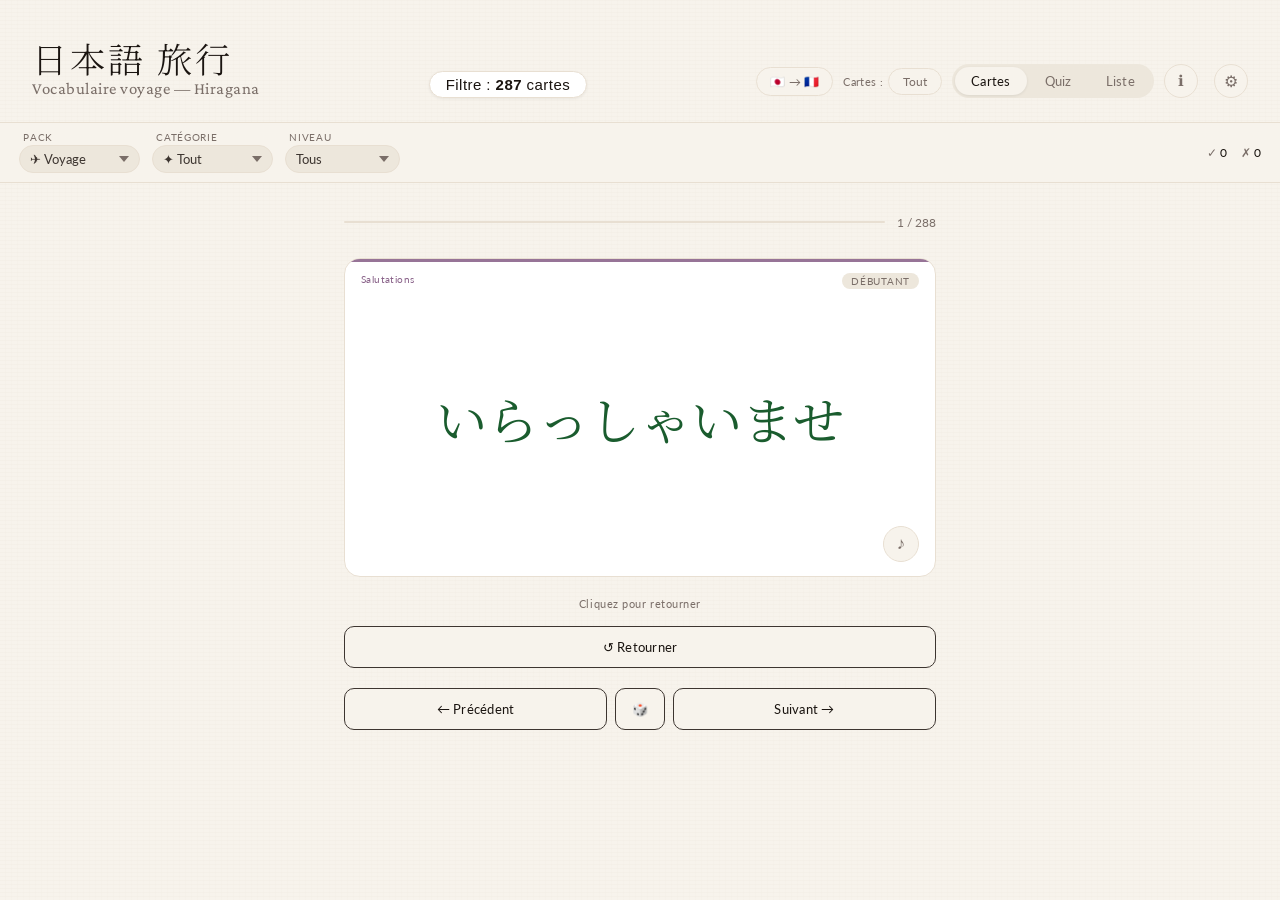
==== commit a49be9f1: "Add files via upload" ====
--- a/flashcards_2028.html
+++ b/flashcards_2028.html
@@ -69,7 +69,7 @@
 /* ── HEADER ── */
 header {
   position: relative;
-  z-index: 1;
+  z-index: 10;
   padding: 2.5rem 2rem 1.5rem;
   border-bottom: 1px solid var(--washi-mid);
   display: flex;
@@ -1440,114 +1440,6 @@
   .wl-lvl { display: none; }
 }
 
-/* ── OVERLAY BIENVENUE ── */
-.welcome-overlay {
-  position: fixed;
-  inset: 0;
-  z-index: 500;
-  background: var(--washi);
-  display: flex;
-  align-items: center;
-  justify-content: center;
-  flex-direction: column;
-  gap: 0;
-  cursor: pointer;
-  /* Animation d'entrée */
-  animation: welcome-in .5s ease both;
-}
-.welcome-overlay.fading {
-  animation: welcome-out .6s ease forwards;
-  pointer-events: none;
-}
-@keyframes welcome-in {
-  from { opacity: 0; }
-  to   { opacity: 1; }
-}
-@keyframes welcome-out {
-  0%   { opacity: 1; transform: scale(1); }
-  100% { opacity: 0; transform: scale(1.04); }
-}
-
-/* La carte centrale */
-.welcome-card {
-  background: #fff;
-  border: 1px solid var(--washi-mid);
-  border-radius: 20px;
-  width: min(420px, 88vw);
-  padding: 3rem 2.5rem 2.5rem;
-  display: flex;
-  flex-direction: column;
-  align-items: center;
-  gap: 14px;
-  box-shadow: 0 8px 40px rgba(0,0,0,.08);
-  position: relative;
-  overflow: hidden;
-}
-.welcome-card::before {
-  content: '';
-  position: absolute;
-  top: 0; left: 0; right: 0;
-  height: 3px;
-  background: var(--gold);
-}
-.welcome-torii {
-  font-size: 2.8rem;
-  line-height: 1;
-  margin-bottom: .25rem;
-}
-.welcome-kana {
-  font-family: var(--font-jp);
-  font-weight: 300;
-  font-size: clamp(1.6rem, 5vw, 2.6rem);
-  color: var(--col-kana);
-  letter-spacing: .06em;
-  line-height: 1.1;
-  text-align: center;
-  white-space: nowrap;
-}
-.welcome-romaji {
-  font-family: var(--font-display);
-  font-style: italic;
-  font-size: 1.5rem;
-  color: var(--col-romaji);
-  font-weight: 300;
-}
-.welcome-fr {
-  font-size: 1rem;
-  color: var(--ink-faint);
-  letter-spacing: .03em;
-}
-.welcome-hint {
-  margin-top: 2rem;
-  font-size: .8rem;
-  color: var(--ink-faint);
-  letter-spacing: .06em;
-  text-transform: uppercase;
-  display: flex;
-  align-items: center;
-  gap: 8px;
-}
-.welcome-hint::before,
-.welcome-hint::after {
-  content: '';
-  width: 30px; height: 1px;
-  background: var(--washi-mid);
-}
-.welcome-progress {
-  width: min(420px, 88vw);
-  height: 2px;
-  background: var(--washi-mid);
-  border-radius: 2px;
-  margin-top: 1.5rem;
-  overflow: hidden;
-}
-.welcome-progress-bar {
-  height: 100%;
-  background: var(--gold);
-  border-radius: 2px;
-  width: 0%;
-  transition: width linear;
-}
 /* ═══════════════════════════════════════════════════════
    PACK GRAMMAIRE — Styles
 ═══════════════════════════════════════════════════════ */
@@ -1875,20 +1767,6 @@
 </style>
 <body>
 
-<!-- OVERLAY BIENVENUE -->
-<div class="welcome-overlay" id="welcome-overlay" onclick="dismissWelcome()">
-  <div class="welcome-card">
-    <div class="welcome-torii">⛩️</div>
-    <div class="welcome-kana">いらっしゃいませ</div>
-    <div class="welcome-romaji">irasshaimase</div>
-    <div class="welcome-fr">bienvenue (dans un commerce)</div>
-    <div class="welcome-hint">cliquer pour commencer</div>
-  </div>
-  <div class="welcome-progress">
-    <div class="welcome-progress-bar" id="welcome-bar"></div>
-  </div>
-</div>
-
 <header>
   <div class="header-left">
     <div class="title-jp">日本語 旅行</div>
@@ -1900,7 +1778,7 @@
   <div class="header-right">
     <button class="btn-direction" id="btn-direction" onclick="toggleDirection()" title="Basculer le sens des exercices">🇯🇵 → 🇫🇷</button>
     <div class="quiz-count-wrap" id="quiz-count-wrap">
-      <span class="quiz-count-label">Questions&nbsp;:</span>
+      <span class="quiz-count-label" id="quiz-count-label">Questions&nbsp;:</span>
       <select class="quiz-count-sel" id="quiz-count-sel" onchange="onQuizCountChange(this.value)" title="Nombre de questions">
         <option value="all" selected>Tout</option>
         <option value="5">5</option>
@@ -1998,7 +1876,7 @@
       <div class="info-pack-grid">
         <div class="info-pack-card">
           <div class="info-pack-title">✈ Pack Voyage</div>
-          <div class="info-pack-count">~313 cartes</div>
+          <div class="info-pack-count">287 cartes</div>
           <div class="info-pack-themes">
             🙏 Salutations &nbsp;·&nbsp; 🍜 Restaurant &nbsp;·&nbsp; 🚃 Transport<br>
             🏯 Hôtel &nbsp;·&nbsp; 🛍 Shopping &nbsp;·&nbsp; 🏥 Santé<br>
@@ -2007,7 +1885,7 @@
         </div>
         <div class="info-pack-card">
           <div class="info-pack-title">🌸 Pack Quotidien</div>
-          <div class="info-pack-count">~171 cartes</div>
+          <div class="info-pack-count">168 cartes</div>
           <div class="info-pack-themes">
             🧍 Corps &nbsp;·&nbsp; 👨‍👩‍👧 Famille &nbsp;·&nbsp; 🌤 Météo<br>
             🎨 Couleurs &nbsp;·&nbsp; ✎ Adjectifs &nbsp;·&nbsp; ⚡ Verbes<br>
@@ -2016,7 +1894,7 @@
         </div>
         <div class="info-pack-card">
           <div class="info-pack-title">📖 Pack Perso</div>
-          <div class="info-pack-count">~489 cartes</div>
+          <div class="info-pack-count">211 cartes</div>
           <div class="info-pack-themes">
             📝 Assimil &nbsp;·&nbsp; 🍜 Gastronomie &nbsp;·&nbsp; 🟢 Michelin<br>
             ⚡ Verbes &nbsp;·&nbsp; 🍱 Nourriture &nbsp;·&nbsp; 🚃 Transport<br>
@@ -2025,7 +1903,7 @@
         </div>
         <div class="info-pack-card">
           <div class="info-pack-title">🎌 Pack JLPT N5</div>
-          <div class="info-pack-count">552 cartes</div>
+          <div class="info-pack-count">723 cartes</div>
           <div class="info-pack-themes">
             ⚡ Verbes &nbsp;·&nbsp; ✎ Adjectifs &nbsp;·&nbsp; 🏷 Noms<br>
             🙏 Salutations &nbsp;·&nbsp; 📍 Lieux &nbsp;·&nbsp; 🕐 Temps<br>
@@ -2034,7 +1912,7 @@
         </div>
         <div class="info-pack-card">
           <div class="info-pack-title">📐 Pack Grammaire</div>
-          <div class="info-pack-count">27 règles · 80+ exercices</div>
+          <div class="info-pack-count">29 règles · 59 exercices</div>
           <div class="info-pack-themes">
             ⟡ Particules (は が を に で…)<br>
             👉 Démonstratifs KO-SO-A-DO<br>
@@ -2101,7 +1979,7 @@
         bouton <strong>♪</strong> (écouter) et bouton <strong>💬</strong> (phrases exemples).<br><br>
         Le bouton <strong>💬</strong> ouvre une modale avec 2 à 3 phrases d'exemple
         en contexte, chacune avec son rōmaji, sa traduction et un bouton audio.
-        Les exemples proviennent des fichiers <em>examples_voyage.js</em> et <em>examples_quotidien.js</em>.
+        Les exemples sont intégrés directement dans chaque entrée du dictionnaire.
       </p>
     </div>
 
@@ -2257,7 +2135,7 @@
       <div class="empty-deck-jp">カードがありません</div>
       <div class="empty-deck-msg">Aucune carte ne correspond à cette sélection.<br>Essaie un autre thème, niveau ou source.</div>
     </div>
-    <div id="quiz-content">
+    <div id="quiz-content" style="display:none">
     <div class="progress-wrap">
       <div class="progress-track"><div class="progress-bar" id="q-prog-bar"></div></div>
       <span class="progress-text" id="q-prog-text">1 / —</span>
@@ -2475,6 +2353,7 @@
 let currentLevel = 'all';
 let currentMode  = 'flash';
 let directionMode = 'jp-fr'; // 'jp-fr' = japonais→français (défaut) | 'fr-jp' = français→japonais
+let firstLoad = false; // première ouverture : afficher いらっしゃいませ en tête de deck
 let deck = [];
 let idx  = 0;
 let isFlipped = false;
@@ -2503,39 +2382,8 @@
   const lbl  = document.getElementById('quiz-count-label');
   if(wrap) wrap.classList.add('visible');
   if(lbl)  lbl.textContent = 'Cartes :';
+  firstLoad = true;
   setTheme('all');
-  showWelcome();
-}
-
-// ─── Écran de bienvenue ───
-let welcomeTimer = null;
-const WELCOME_DELAY = 3000; // ms avant fermeture auto
-
-function showWelcome() {
-  const overlay = document.getElementById('welcome-overlay');
-  const bar     = document.getElementById('welcome-bar');
-  if(!overlay) return;
-
-  // Lancer la barre de progression
-  // On force un reflow avant de démarrer la transition
-  bar.style.transition = 'none';
-  bar.style.width = '0%';
-  requestAnimationFrame(() => {
-    requestAnimationFrame(() => {
-      bar.style.transition = `width ${WELCOME_DELAY}ms linear`;
-      bar.style.width = '100%';
-    });
-  });
-
-  welcomeTimer = setTimeout(dismissWelcome, WELCOME_DELAY);
-}
-
-function dismissWelcome() {
-  const overlay = document.getElementById('welcome-overlay');
-  if(!overlay || overlay.classList.contains('fading')) return;
-  if(welcomeTimer) { clearTimeout(welcomeTimer); welcomeTimer = null; }
-  overlay.classList.add('fading');
-  overlay.addEventListener('animationend', () => overlay.remove(), { once: true });
 }
 
 function buildPackSelector() {
@@ -2700,6 +2548,13 @@
   }
   deck = quizCount === 'all' ? shuffle(filtered) : cryptoSample(filtered, quizCount);
   idx = 0; okCount = 0; koCount = 0; isFlipped = false;
+
+  // Au premier lancement : いらっしゃいませ en tête de deck (clin d'œil à l'ancien écran de bienvenue)
+  if(firstLoad && currentMode === 'flash') {
+    firstLoad = false;
+    const irasshai = { kana:'いらっしゃいませ', romaji:'irasshaimase', fr:'bienvenue (dans un commerce)', kanji:'', theme:'salutations', level:1 };
+    deck = [irasshai, ...deck.filter(c => c.kana !== 'いらっしゃいませ')];
+  }
   updateStats();
 
   const isEmpty = filtered.length === 0;
@@ -2842,6 +2697,9 @@
   document.getElementById('ctrl-flip').style.display = 'flex';
   document.getElementById('ctrl-answer').style.display = 'none';
   document.getElementById('tap-hint').textContent = 'Cliquez pour retourner';
+  // Désactiver le bouton Exemple jusqu'au retournement (état réinitialisé à chaque carte)
+  const btnExReset = document.getElementById('btn-exemple-flash');
+  if(btnExReset) btnExReset.classList.add('disabled');
 
   const pct = Math.round((idx / deck.length) * 100);
   document.getElementById('prog-bar').style.width = pct + '%';
@@ -2868,7 +2726,8 @@
     if(deck[idx]) speakJP(deck[idx].kana);
     // Activer/désactiver le bouton Exemple selon disponibilité
     const c = deck[idx];
-    const entry = DICTIONNAIRE_2028.find(e => e.kana === c.kana)
+    const entry = CARDS.find(e => e.kana === c.kana)
+               || DICTIONNAIRE_2028.find(e => e.kana === c.kana)
                || (typeof DICO_PERSO_2028    !== 'undefined' ? DICO_PERSO_2028.find(e => e.kana === c.kana)    : null)
                || (typeof KANPAI_N5_ENTRIES  !== 'undefined' ? KANPAI_N5_ENTRIES.find(e => e.kana === c.kana)  : null);
     const hasEx = (entry?.examples?.length ?? 0) > 0;
@@ -2930,6 +2789,7 @@
 //  QUIZ MODE
 // ═══════════════════════════════════════
 function showQuizCard() {
+  if(qDeck.length === 0) { buildDeck(); return; }  // guard : deck non initialisé
   if(qIdx >= qDeck.length) { showQDone(); return; }
   const c = qDeck[qIdx];
   const themeObj = THEMES.find(t=>t.id===c.theme) || { color:'#4a3f78', label: c.theme_label || c.theme };
@@ -3056,6 +2916,7 @@
 }
 
 function qNavDice() {
+  if(qDeck.length === 0) return;
   qIdx = Math.floor(Math.random() * qDeck.length);
   showQuizCard();
 }
@@ -3128,7 +2989,7 @@
   groupKeys.forEach(tid => {
     const themeCards = filtered.filter(c => c.theme === tid);
     if(!themeCards.length) return;
-    const themeObj = THEMES.find(t => t.id === tid);
+    const themeObj = THEMES.find(t => t.id === tid) || { color:'#4a3f78', icon:'◆', label: tid };
 
     if(currentTheme === 'all') {
       const header = document.createElement('div');
@@ -3296,7 +3157,8 @@
   document.getElementById('exemples-overlay').classList.add('open');
 
   // Exemples directement portés par chaque entrée du dictionnaire
-  const entry = DICTIONNAIRE_2028.find(e => e.kana === card.kana)
+  const entry = CARDS.find(e => e.kana === card.kana)
+             || DICTIONNAIRE_2028.find(e => e.kana === card.kana)
              || (typeof DICO_PERSO_2028    !== 'undefined' ? DICO_PERSO_2028.find(e => e.kana === card.kana)    : null)
              || (typeof KANPAI_N5_ENTRIES  !== 'undefined' ? KANPAI_N5_ENTRIES.find(e => e.kana === card.kana)  : null);
   const examples = entry?.examples ?? [];
@@ -3977,12 +3839,19 @@
   const selSource = document.getElementById('sel-source');
   if (selSource) selSource.value = 'all';
 
-  // Source filter visibility
+  // Source filter visibility — uniquement pour le pack Perso (multi-sources)
   const fselSource = document.getElementById('fsel-group-source');
-  if (fselSource) fselSource.style.display = (packId === 'perso' || packId === 'kanpai_n5') ? 'flex' : 'none';
+  if (fselSource) fselSource.style.display = (packId === 'perso') ? 'flex' : 'none';
   if (packId === 'perso') buildSourceFilter();
 
   buildThemeNav();
+
+  // Resynchroniser quizCount depuis le DOM (sécurité anti-cache navigateur)
+  const qSelPack = document.getElementById('quiz-count-sel');
+  if (qSelPack) quizCount = qSelPack.value === 'all' ? 'all' : parseInt(qSelPack.value);
+
+  // Mise à jour immédiate du badge header avec le nouveau pack (avant buildDeck)
+  updateStats();
 
   if (packId === 'grammaire') {
     // Masquer les contrôles inutiles pour grammaire
@@ -4034,6 +3903,33 @@
 }
 
 init();
+
+// ═══════════════════════════════════════
+//  RACCOURCIS CLAVIER
+// ═══════════════════════════════════════
+document.addEventListener('keydown', e => {
+  // Ne pas interférer si le focus est dans un champ texte
+  if (e.target.tagName === 'INPUT' || e.target.tagName === 'TEXTAREA' || e.target.isContentEditable) return;
+  // Ne pas interférer si une modale est ouverte
+  if (document.getElementById('settings-overlay')?.classList.contains('open')) return;
+  if (document.getElementById('info-overlay')?.classList.contains('open')) return;
+  if (document.getElementById('exemples-overlay')?.classList.contains('open')) return;
+
+  if (currentMode === 'flash') {
+    switch(e.key) {
+      case 'ArrowRight': e.preventDefault(); nextCard(); break;
+      case 'ArrowLeft':  e.preventDefault(); prevCard(); break;
+      case ' ':          e.preventDefault(); flipCard(); break;
+      case 'v': case 'V': if(isFlipped) { e.preventDefault(); answer(true);  } break;
+      case 'x': case 'X': if(isFlipped) { e.preventDefault(); answer(false); } break;
+    }
+  } else if (currentMode === 'quiz') {
+    switch(e.key) {
+      case 'ArrowRight': e.preventDefault(); qNavNext(); break;
+      case 'ArrowLeft':  e.preventDefault(); qNavPrev(); break;
+    }
+  }
+});
 </script>
 </body>
 </html>
